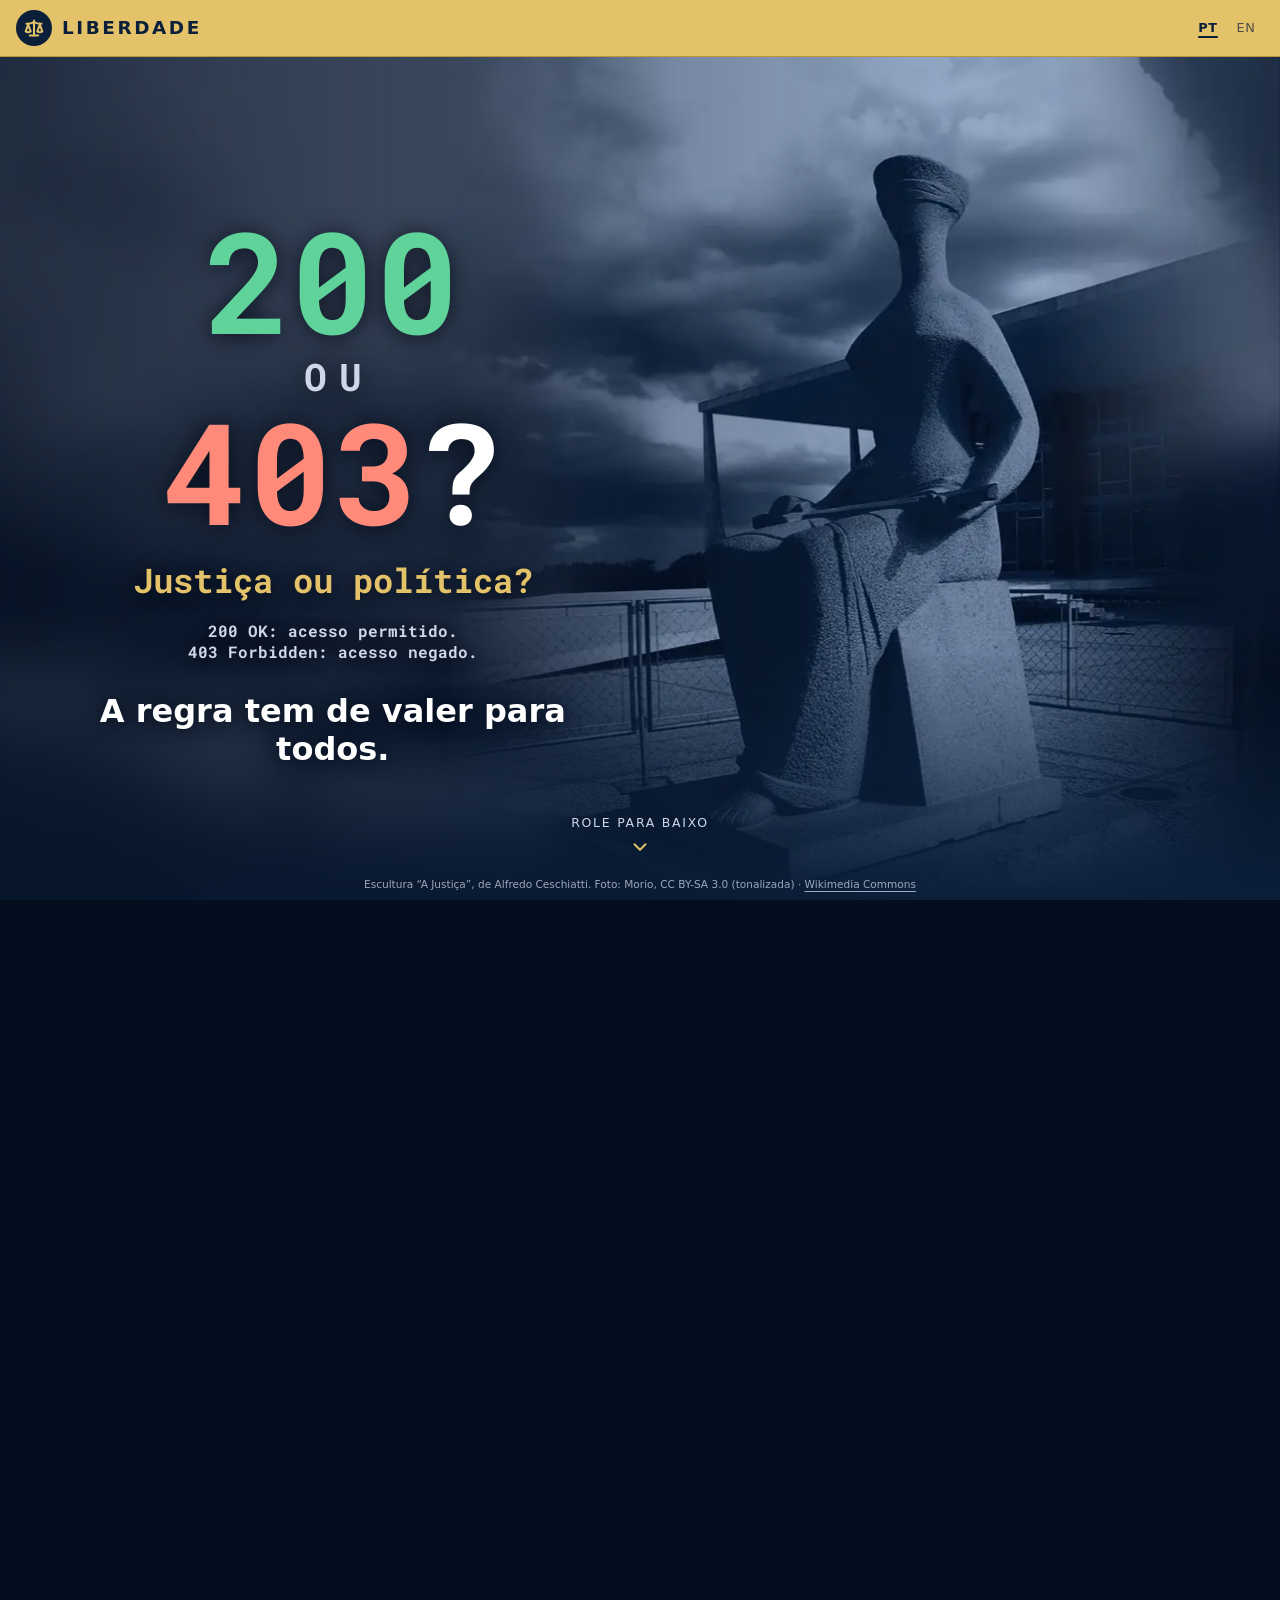
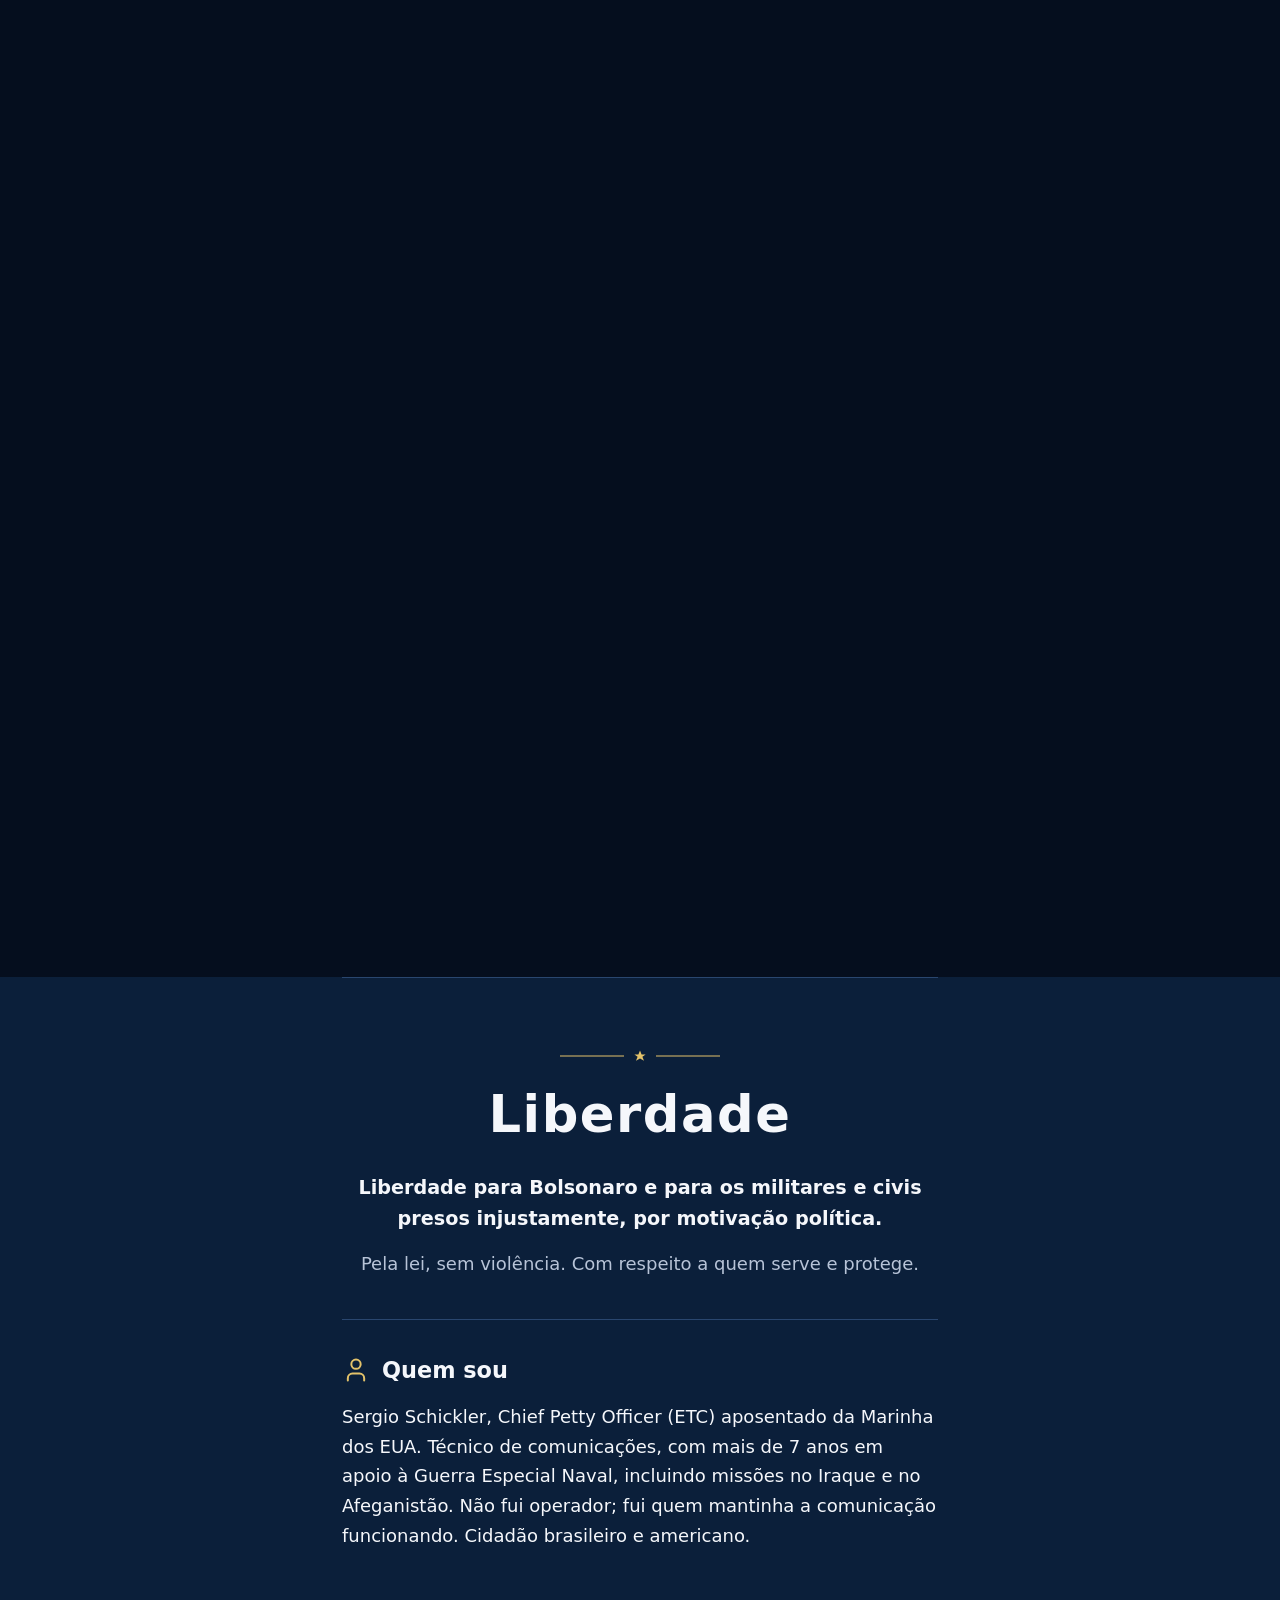
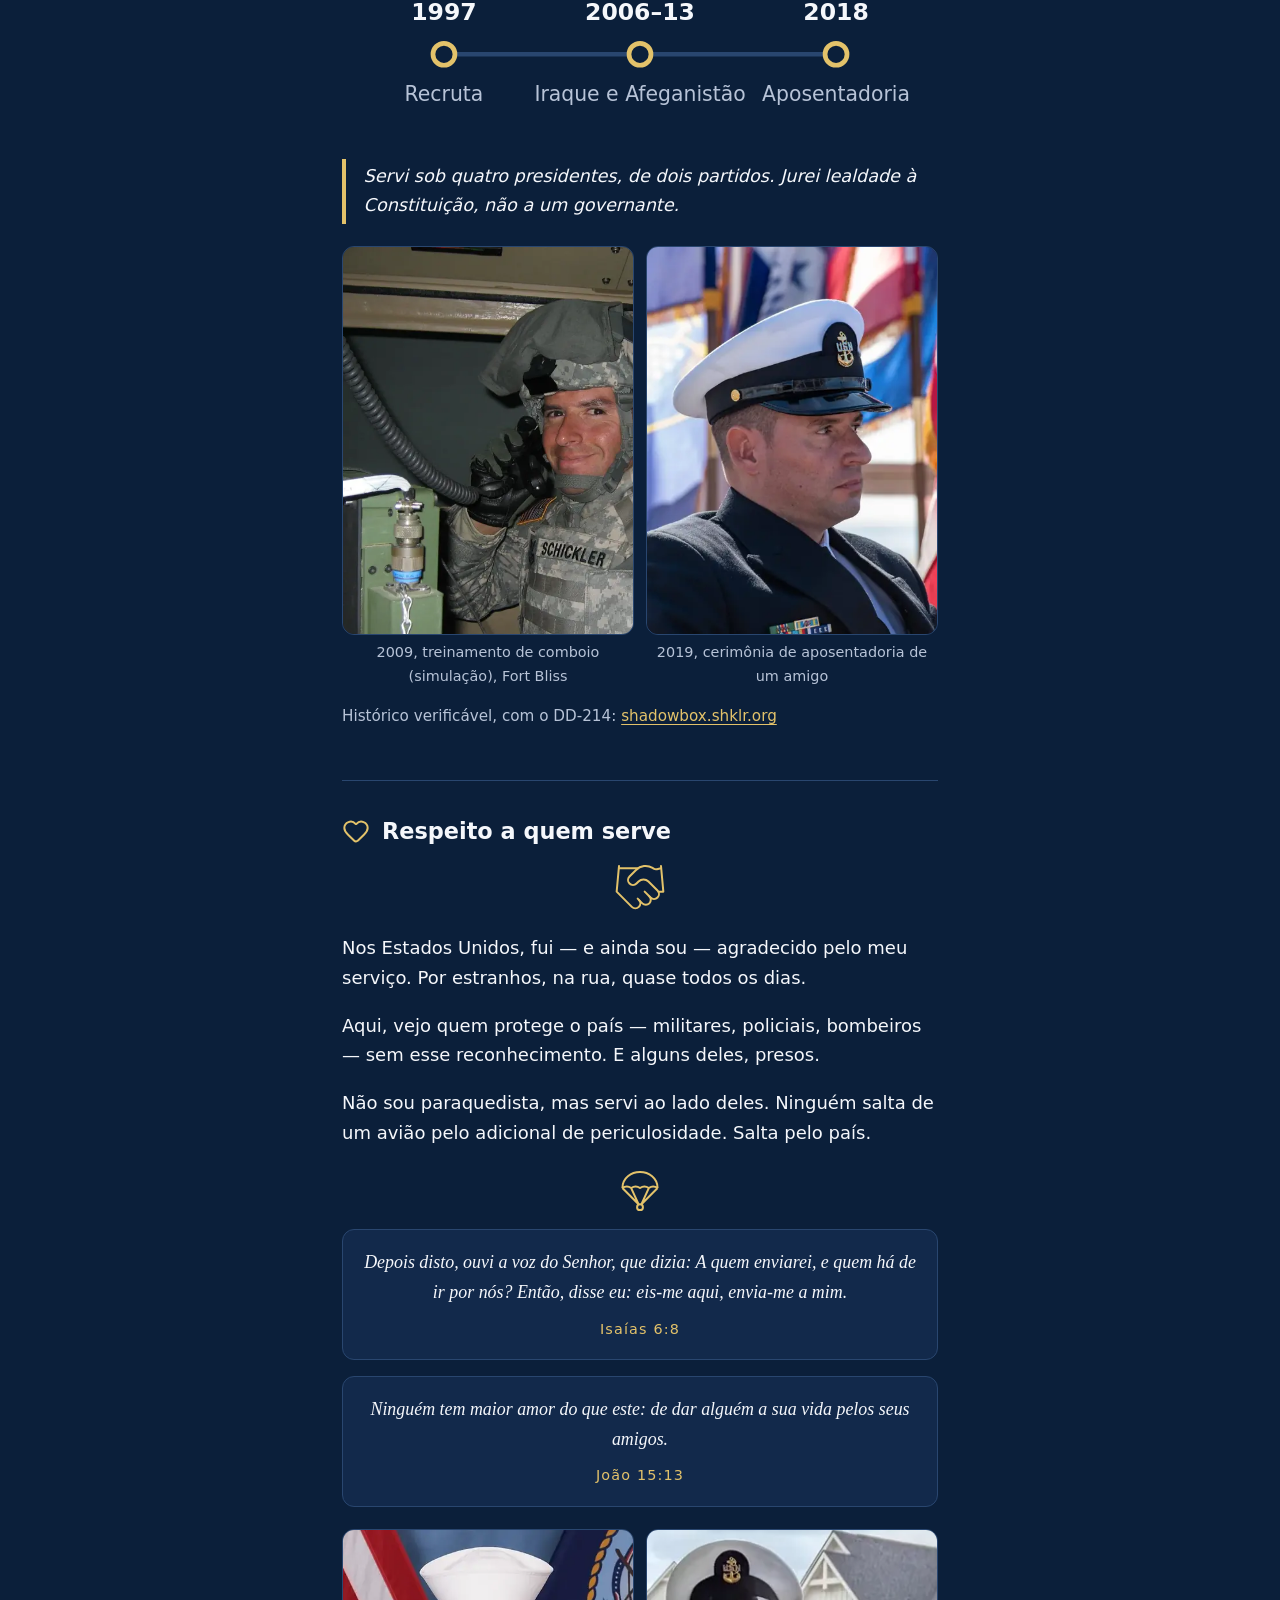
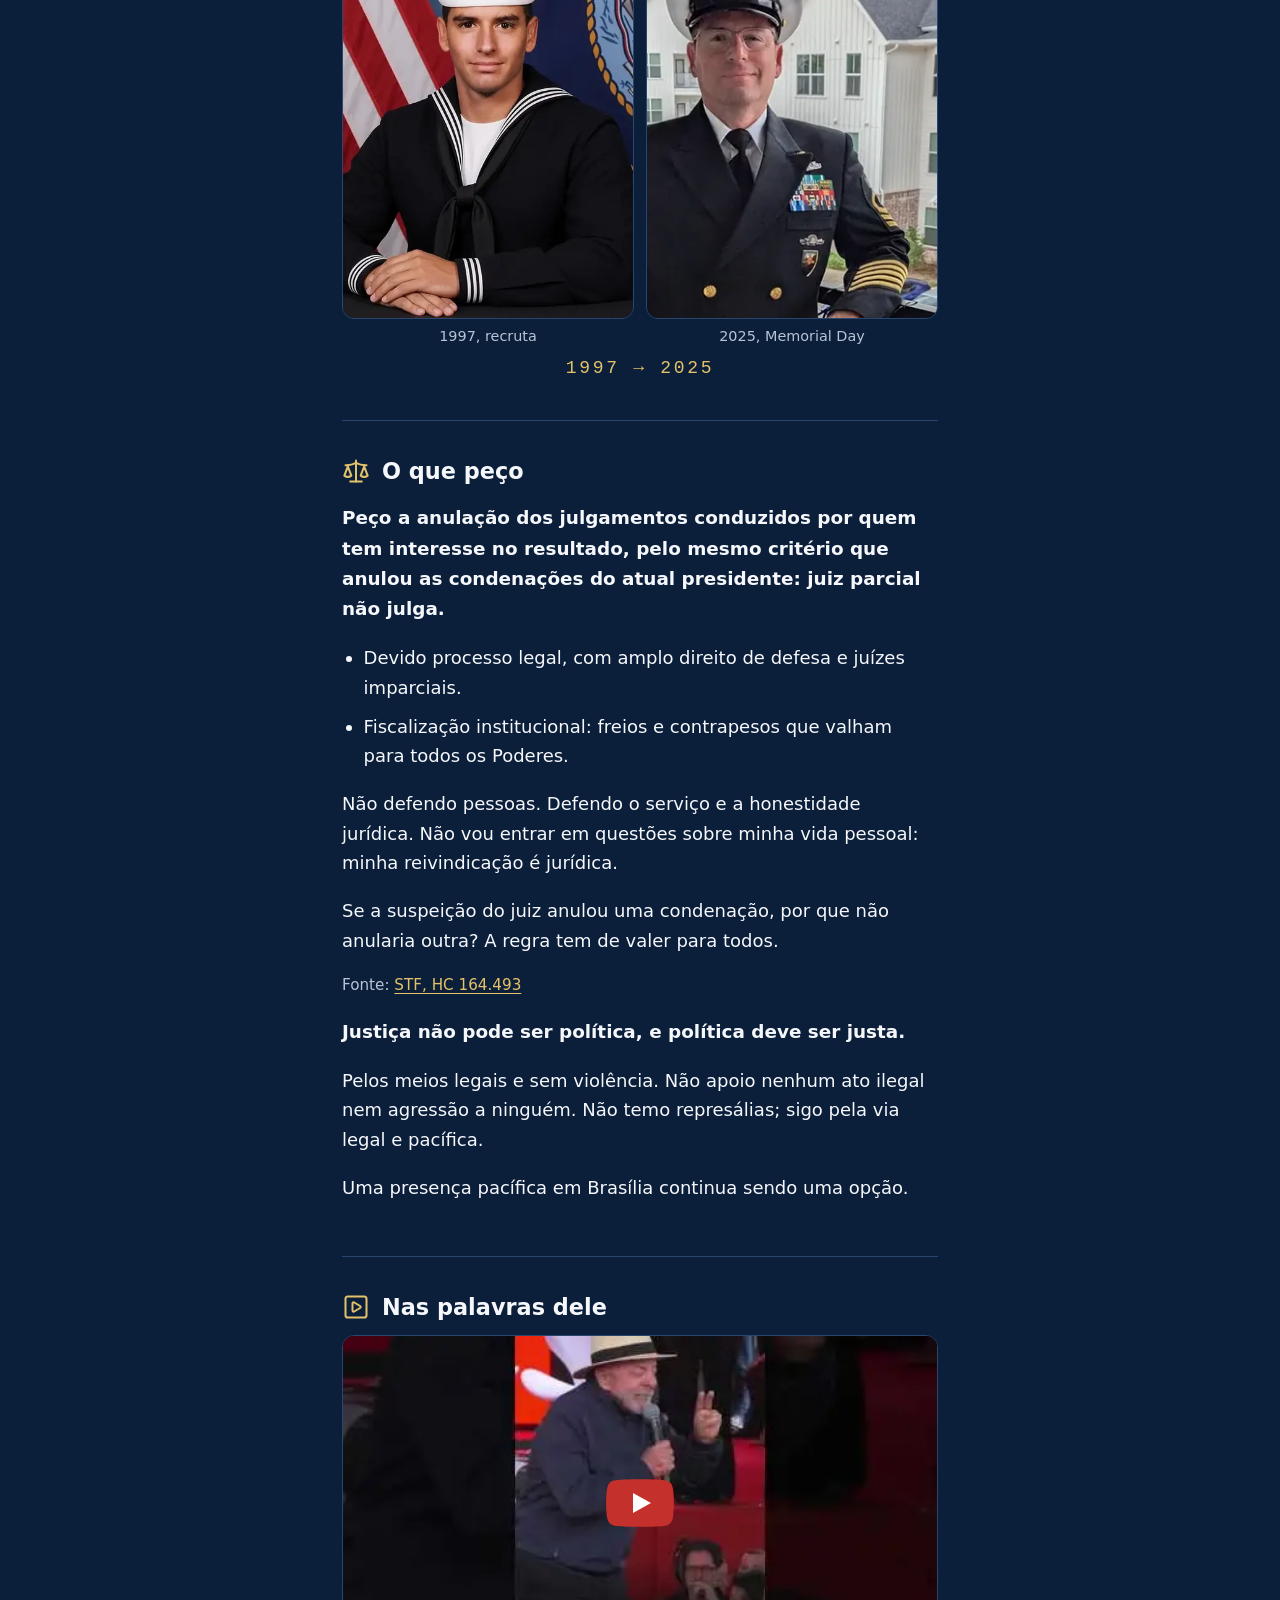
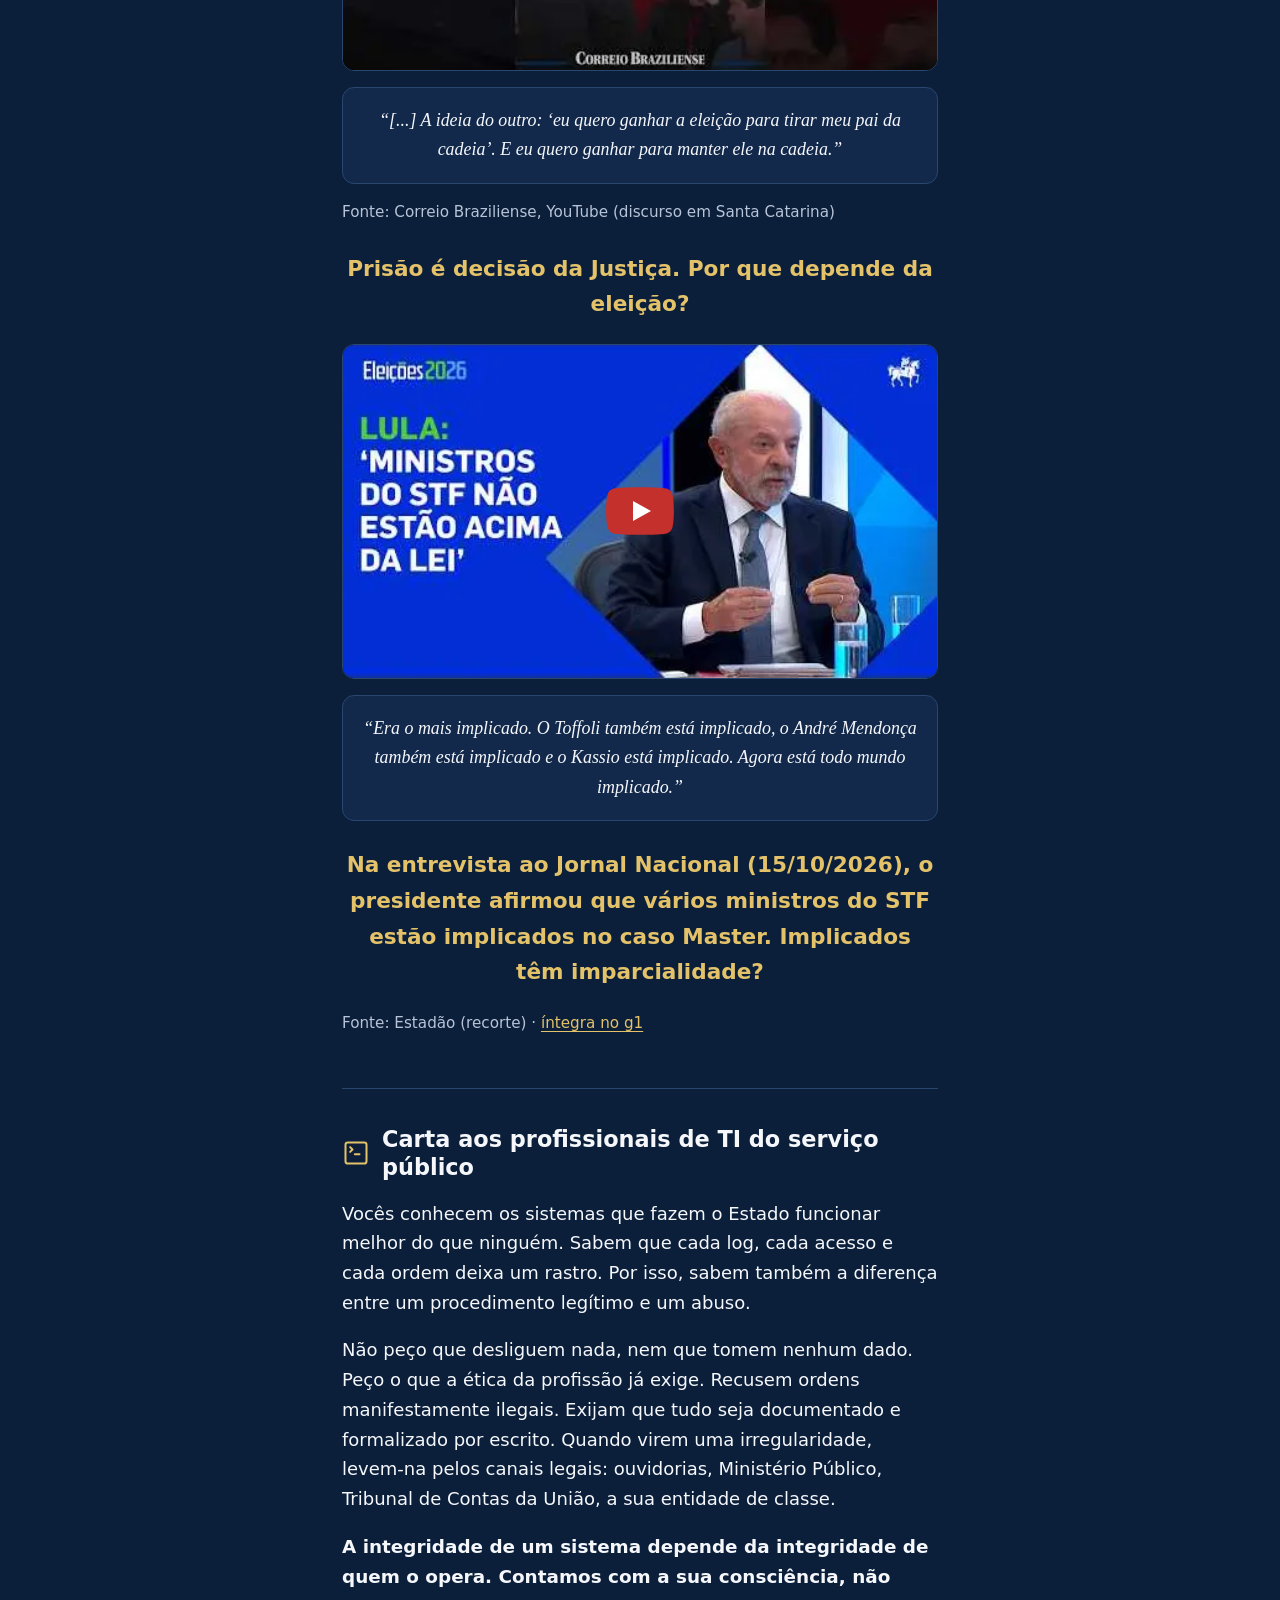
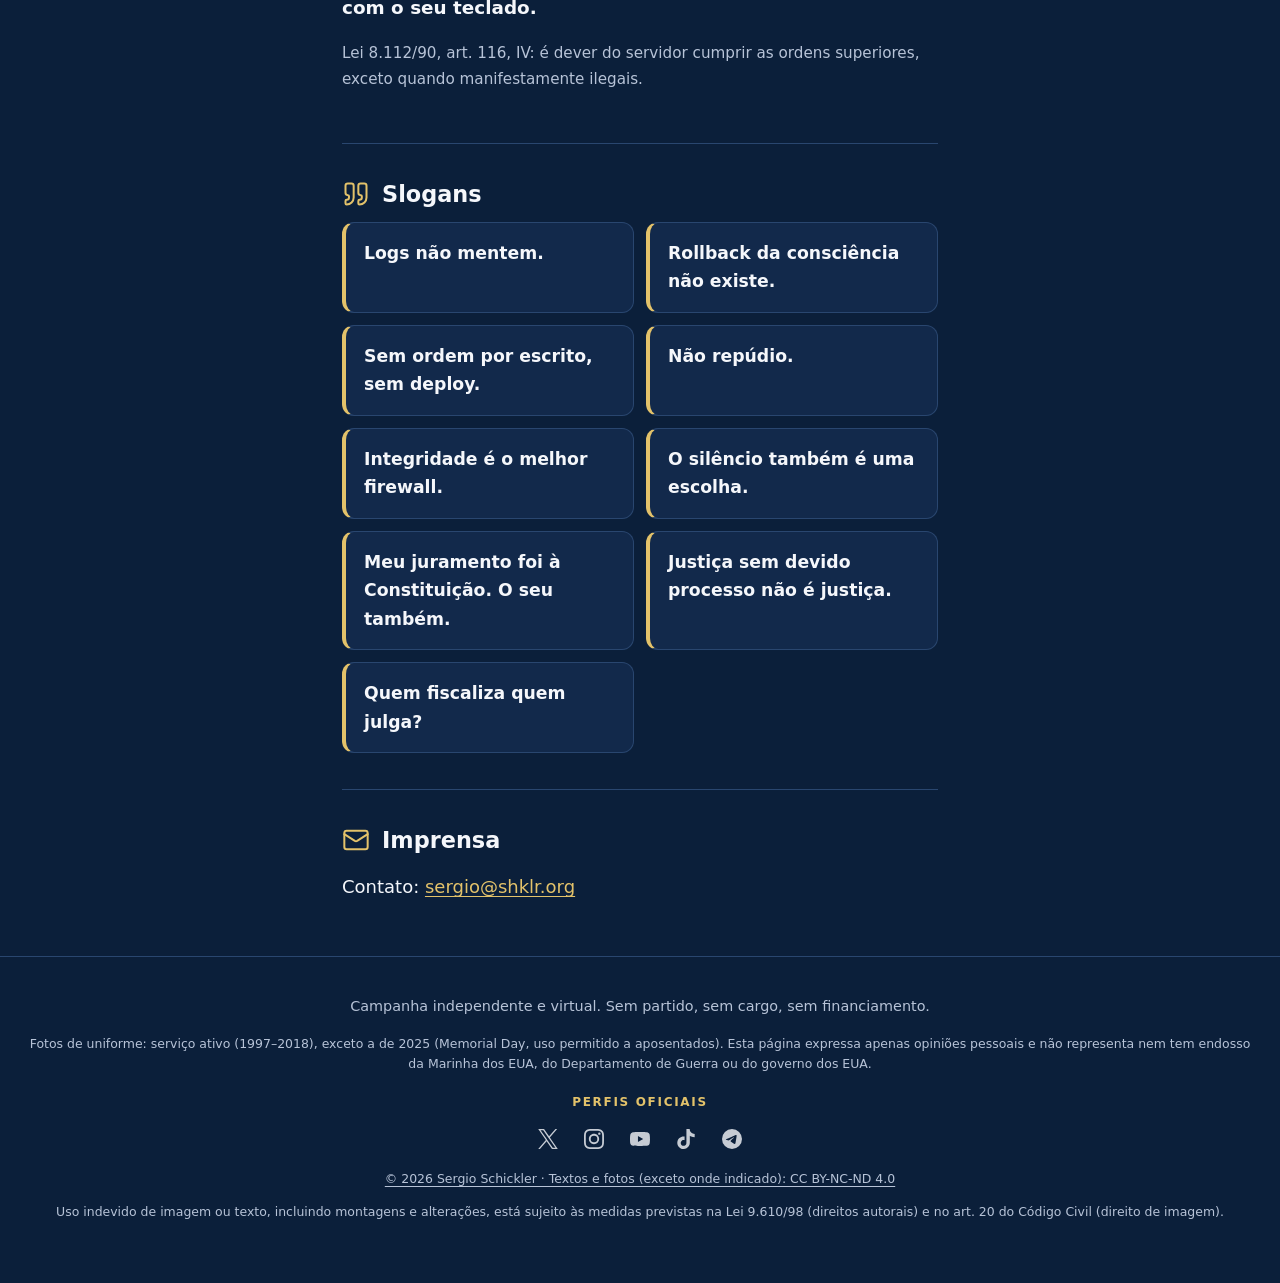
==== index.html @ 9a008258 "Intro: wide desktop crop so the statue's head stays visible; text left on desktop" ====
<!doctype html>
<html lang="pt-BR">
<head>
<meta charset="utf-8">
<meta name="viewport" content="width=device-width,initial-scale=1,viewport-fit=cover">
<meta name="theme-color" content="#0b1f3a">
<title>Liberdade — 200 ou 403? Justiça ou política?</title>
<meta name="description" content="A regra tem de valer para todos. Liberdade, devido processo e respeito a quem serve, pela via legal e sem violência.">
<meta property="og:type" content="website">
<meta property="og:site_name" content="Liberdade">
<meta property="og:title" content="Liberdade — 200 ou 403? Justiça ou política?">
<meta property="og:description" content="A regra tem de valer para todos. Liberdade, devido processo e respeito a quem serve, pela via legal e sem violência.">
<meta property="og:url" content="https://liberdade.shklr.org/">
<meta property="og:locale" content="pt_BR">
<meta property="og:locale:alternate" content="en_US">
<meta property="og:image" content="https://liberdade.shklr.org/og.jpg?v=3">
<meta property="og:image:type" content="image/jpeg">
<meta property="og:image:width" content="1200">
<meta property="og:image:height" content="630">
<meta property="og:image:alt" content="200 ou 403? A regra tem de valer para todos. Estátua A Justiça, em Brasília, em tons de azul-marinho.">
<meta name="twitter:card" content="summary_large_image">
<meta name="twitter:title" content="Liberdade — 200 ou 403? Justiça ou política?">
<meta name="twitter:description" content="A regra tem de valer para todos. Liberdade, devido processo e respeito a quem serve, pela via legal e sem violência.">
<meta name="twitter:image" content="https://liberdade.shklr.org/og.jpg?v=3">
<meta name="twitter:image:alt" content="200 ou 403? A regra tem de valer para todos. Estátua A Justiça, em Brasília.">
<meta name="twitter:site" content="@sergioshklr">
<meta name="twitter:creator" content="@sergioshklr">
<link rel="icon" href="/favicon.svg" type="image/svg+xml">
<link rel="icon" href="/favicon.ico" sizes="16x16 32x32 48x48">
<link rel="apple-touch-icon" href="/apple-touch-icon.png">
<link rel="manifest" href="/site.webmanifest">
<link rel="preload" href="/fonts/roboto-mono-700.woff2" as="font" type="font/woff2" crossorigin>
<link rel="canonical" href="https://liberdade.shklr.org/">
<script>if(!(window.matchMedia&&matchMedia('(prefers-reduced-motion: reduce)').matches))document.documentElement.classList.add('anim')</script>
<style>
@font-face{font-family:"Roboto Mono Site";src:url("/fonts/roboto-mono-700.woff2") format("woff2");font-weight:700;font-style:normal;font-display:swap}
:root{--mono:"Roboto Mono Site","Roboto Mono",ui-monospace,Menlo,Consolas,monospace}
:root{--navy:#0b1f3a;--navy2:#12294b;--line:#29466f;--txt:#f5f7fb;--mut:#b7c3d7;--gold:#e3c26a;--ok:#5fd39a;--no:#ff8a7a}
*{box-sizing:border-box}html{-webkit-text-size-adjust:100%}
body{margin:0;background:var(--navy);color:var(--txt);font:18px/1.65 system-ui,-apple-system,"Segoe UI",Roboto,Arial,sans-serif}
a{color:var(--gold);text-underline-offset:3px}
:focus-visible{outline:3px solid var(--gold);outline-offset:3px}
.wrap{max-width:640px;margin:0 auto;padding:0 22px}
.top{position:sticky;top:0;z-index:5;display:flex;justify-content:space-between;align-items:center;padding:10px 16px;background:var(--gold);color:var(--navy);border-bottom:1px solid #b8963f}
.top .lang{border-color:var(--navy)}.top .lang button{color:var(--navy)}.top .lang{border:0;border-radius:0;gap:2px}
.top .lang button{min-width:36px;min-height:36px;padding:0 6px;font-size:.8rem;font-weight:500;letter-spacing:.06em;color:var(--navy);opacity:.7;background:none}
.top .lang button[aria-pressed=true]{background:none;color:var(--navy);opacity:1;font-weight:700;text-decoration:underline;text-decoration-thickness:2px;text-underline-offset:4px}
.top .lang button:focus-visible{outline:2px solid var(--navy);outline-offset:-2px}.top .brand .ic{stroke:var(--gold)}
.brand{display:flex;align-items:center;gap:10px;font-weight:800;letter-spacing:.14em;text-transform:uppercase;font-size:1.15rem;line-height:1}
.brand .badge-ic{display:inline-flex;align-items:center;justify-content:center;width:36px;height:36px;border-radius:50%;background:var(--navy);flex:none}
.lang{display:flex;border:1px solid var(--line);border-radius:999px;overflow:hidden}
.lang button{min-width:56px;min-height:44px;background:none;color:var(--txt);border:0;font:inherit;font-size:.95rem;font-weight:600;cursor:pointer}
.lang button[aria-pressed=true]{background:var(--txt);color:var(--navy)}
.hero{text-align:center;padding:44px 0 40px}
.badge{display:inline-flex;flex-direction:column;align-items:center;font-family:var(--mono);font-weight:800;line-height:.95;text-transform:uppercase;padding:22px 30px;border:2px solid var(--line);border-radius:22px;background:linear-gradient(180deg,var(--navy2),var(--navy))}
.badge .ok{color:var(--ok);font-size:clamp(4.5rem,30vw,8rem)}
.badge .or{color:var(--mut);font-size:clamp(1.4rem,7vw,2.2rem);letter-spacing:.3em;margin:.25em 0 .2em .3em}
.badge .no{color:var(--no);font-size:clamp(4.5rem,30vw,8rem)}
.sr{position:absolute;width:1px;height:1px;overflow:hidden;clip:rect(0 0 0 0)}
.status{color:var(--mut);font-size:1.1rem;margin:.9em 0 0}
.div{display:block;width:160px;margin:26px auto 6px;fill:none;stroke:var(--gold);stroke-width:1.5}
.div path:last-child{fill:var(--gold);stroke:none}
h1{font-size:clamp(2.3rem,11vw,3.2rem);margin:.15em 0 .3em;letter-spacing:.03em}
.obj{font-size:1.2rem;font-weight:600;margin:0 auto}
.sub{color:var(--mut);margin:.8em 0 0}
section{padding:36px 0;border-top:1px solid var(--line)}
.sh{display:flex;align-items:center;gap:12px;margin-bottom:14px}
.sh h2{font-size:1.4rem;line-height:1.25;margin:0}
.ic{flex:none;width:28px;height:28px;fill:none;stroke:var(--gold);stroke-width:2;stroke-linecap:round;stroke-linejoin:round}
.brand .ic{width:20px;height:20px}
.lead{font-size:1.15rem;font-weight:600}
.laurel{display:block;width:120px;margin:0 auto 8px;fill:none;stroke:var(--gold);stroke-width:1.5}
.laurel .lf,.laurel .st{fill:var(--gold);stroke:none;opacity:.85}
.pair{display:grid;grid-template-columns:1fr 1fr;gap:12px;margin:22px 0 6px;align-items:start}
figure{margin:0}
figure img{display:block;width:100%;height:auto;aspect-ratio:3/4;object-fit:cover;object-position:50% 15%;border-radius:12px;border:1px solid var(--line);background:var(--navy2)}
figcaption{font-size:.9rem;color:var(--mut);text-align:center;margin-top:6px}
.arrow{text-align:center;font-family:ui-monospace,Menlo,monospace;color:var(--gold);letter-spacing:.15em;margin:4px 0 0}
.tl{display:block;width:100%;height:auto;margin:18px 0}
.tl .ln{stroke:var(--line);stroke-width:3}
.tl .pt circle{fill:var(--navy);stroke:var(--gold);stroke-width:3}
.tl text{text-anchor:middle;font-family:system-ui,sans-serif}
.tl .yr text{fill:var(--txt);font-weight:700;font-size:15px}
.tl .lb text{fill:var(--mut);font-size:13px}
.quote{border-left:4px solid var(--gold);padding:.2em 0 .2em 1em;font-style:italic;font-size:1.1rem}
.list{padding-left:1.2em}.list li{margin:.5em 0}
.ask{text-align:center;font-size:1.35rem;font-weight:700;color:var(--gold);margin-top:1.2em}
.note{color:var(--mut);font-size:.95rem}
.grid{list-style:none;padding:0;margin:0;display:grid;gap:12px}
.grid li{background:var(--navy2);border:1px solid var(--line);border-left:4px solid var(--gold);border-radius:12px;padding:16px 18px;font-weight:650;font-size:1.08rem}
.grid small{display:block;font-weight:400;color:var(--mut);font-size:.82rem;margin-top:6px}
@media(min-width:700px){.grid{grid-template-columns:1fr 1fr}}
.hand{display:block;width:56px;height:56px;margin:4px auto 14px;stroke:var(--gold);stroke-width:2}
.chute{display:block;width:44px;margin:22px auto 4px;fill:none;stroke:var(--gold);stroke-width:2;stroke-linejoin:round}
.verse{margin:16px 0;padding:18px 20px;background:var(--navy2);border:1px solid var(--line);border-radius:12px;text-align:center}
.verse p{margin:0;font-family:Georgia,"Times New Roman",serif;font-style:italic;font-size:1.12rem}
.verse cite{display:block;margin-top:10px;color:var(--gold);font-style:normal;font-size:.9rem;letter-spacing:.08em}
.yt{position:relative;aspect-ratio:16/9;border-radius:12px;overflow:hidden;border:1px solid var(--line);background:#000}
.yt iframe,.ytb{position:absolute;inset:0;width:100%;height:100%;border:0}
.ytb{padding:0;background:none;cursor:pointer}
.ytb img{width:100%;height:100%;object-fit:cover;display:block}
.ytb svg{position:absolute;left:50%;top:50%;width:68px;height:48px;transform:translate(-50%,-50%)}
.lic{font-size:.78rem;margin-top:8px}.lic a{color:inherit}
.badge .q{color:#fff}
.ic *,.hand *,.chute *{vector-effect:non-scaling-stroke}
.ic,.hand,.chute{stroke-width:2}
.social{margin:18px 0 10px}
.social-h{margin:0 0 6px;font-size:.75rem;letter-spacing:.14em;text-transform:uppercase;font-weight:700;color:var(--gold)}
.social-row{display:flex;justify-content:center;flex-wrap:wrap;gap:6px}
.social-row a{display:inline-flex;align-items:center;justify-content:center;width:40px;height:40px;border-radius:50%;color:var(--txt);opacity:.8}
.social-row a:hover,.social-row a:focus-visible{opacity:1;color:var(--gold)}
.social-row a:focus-visible{outline:2px solid var(--gold);outline-offset:2px}
.social-row svg{width:20px;height:20px;fill:currentColor}
.intro{--tb:57px;padding:0;border:0;margin:0;position:relative;height:calc(100vh - var(--tb));height:calc(100svh - var(--tb));background:#050e1e;color:#fff}
.anim .intro{height:280vh}
.intro .pin{position:sticky;top:var(--tb);height:calc(100vh - var(--tb));height:calc(100svh - var(--tb));overflow:hidden;display:flex;flex-direction:column;align-items:center;justify-content:center;text-align:center}
.intro .ibg{position:absolute;left:0;right:0;top:-6%;height:118%;will-change:transform}
.intro .ibg img{width:100%;height:100%;object-fit:cover;object-position:58% 25%;display:block}
.intro .pin::after{content:"";position:absolute;inset:0;background:linear-gradient(180deg,rgba(5,14,30,.35),rgba(5,14,30,.15) 40%,rgba(5,14,30,.75) 85%,#0b1f3a)}
.intro .stage{position:relative;z-index:1;padding:64px 22px 40px}
.intro .q3{margin:0;display:flex;flex-direction:column;align-items:center;font-family:var(--mono);font-weight:700;line-height:.95;text-transform:uppercase;text-shadow:0 2px 24px rgba(2,8,20,.85)}
.intro .ok{color:var(--ok);font-size:clamp(4.5rem,28vw,9rem)}
.intro .or{color:#cdd7e8;font-size:clamp(1.4rem,7vw,2.4rem);letter-spacing:.3em;margin:.3em 0 .25em .3em}
.intro .no{color:var(--no);font-size:clamp(4.5rem,28vw,9rem)}
.intro .q{color:#fff}
.intro .rule{margin:1.2em auto 0;max-width:22ch;font-size:clamp(1.3rem,5.6vw,2rem);font-weight:800;line-height:1.2;color:#fff;text-shadow:0 2px 18px rgba(2,8,20,.9)}
.intro .legend{margin:1.1em auto 0;max-width:34ch;font-family:var(--mono);font-weight:700;color:#cdd7e8;text-shadow:0 2px 14px rgba(2,8,20,.95)}
.intro .legend p{margin:0}
.intro .lg1{font-size:clamp(.8rem,3.3vw,1rem);line-height:1.35}
.intro .jp{margin:.7em auto 0;font-family:var(--mono);font-weight:700;font-size:clamp(1.25rem,6.2vw,2.1rem);line-height:1.15;color:var(--gold,#e8c35a);text-shadow:0 2px 16px rgba(2,8,20,.95)}
.intro .rule{margin-top:.9em!important}
.intro .s{display:block}
.anim .intro .s:not(.s1){opacity:0;transform:translate3d(0,22px,0);transition:opacity .6s ease,transform .6s ease}
.anim .intro .s.on{opacity:1;transform:none}
.intro .cue{position:absolute;z-index:1;bottom:42px;left:0;right:0;margin:0;display:flex;flex-direction:column;align-items:center;gap:2px;font-size:.78rem;letter-spacing:.14em;text-transform:uppercase;color:#cdd7e8;transition:opacity .4s}
.intro .cue .ic{width:22px;height:22px}
.anim .intro .cue .ic{animation:nudge 1.8s ease-in-out infinite}
.intro .cue.off{opacity:0}
@keyframes nudge{0%,100%{transform:translateY(0)}50%{transform:translateY(5px)}}
.intro .icredit{position:absolute;z-index:1;bottom:8px;left:0;right:0;margin:0;padding:0 12px;font-size:.66rem;line-height:1.3;color:rgba(205,215,232,.75)}
.intro .icredit a{color:inherit}
@media (min-width:900px) and (min-aspect-ratio:5/4){.intro .ibg{top:-1%;height:106%;--par:4}.intro .ibg img{object-position:70% 0}.intro .pin{align-items:flex-start}.intro .stage{width:50%;padding-left:4vw;padding-right:2vw}.intro .pin::after{background:linear-gradient(90deg,rgba(5,14,30,.55),rgba(5,14,30,.2) 55%,rgba(5,14,30,0) 75%),linear-gradient(180deg,rgba(5,14,30,0) 70%,#0b1f3a)}.intro .ok,.intro .no{font-size:clamp(5rem,11vw,9rem)}}
@media (prefers-reduced-motion:reduce){.intro .cue .ic{animation:none}}
footer{text-align:center;color:var(--mut);font-size:.9rem;padding:24px 22px 48px;border-top:1px solid var(--line)}
@media(prefers-reduced-motion:no-preference){html{scroll-behavior:smooth}}
</style>
</head>
<body>

<header class="top"><span class="brand"><span class="badge-ic" aria-hidden="true"><svg class="ic" viewBox="0 0 24 24" fill="none" stroke="currentColor" stroke-width="2" stroke-linecap="round" stroke-linejoin="round" aria-hidden="true"><path d="M12 3v18"/><path d="m19 8 3 8a5 5 0 0 1-6 0zV7"/><path d="M3 7h1a17 17 0 0 0 8-2 17 17 0 0 0 8 2h1"/><path d="m5 8 3 8a5 5 0 0 1-6 0zV7"/><path d="M7 21h10"/></svg></span>Liberdade</span>
<div class="lang" role="group" aria-label="Idioma / Language"><button type="button" data-set="pt" aria-pressed="true">PT</button><button type="button" data-set="en" aria-pressed="false">EN</button></div></header>
<section class="intro" aria-labelledby="intro-q">
<div class="pin">
<div class="ibg" aria-hidden="true"><picture><source media="(min-width:900px) and (min-aspect-ratio:5/4)" srcset="photos/justica-wide-1600.webp 1600w, photos/justica-wide-2400.webp 2400w" sizes="100vw"><img src="photos/justica-1080.webp" srcset="photos/justica-640.webp 640w, photos/justica-1080.webp 1080w, photos/justica-1600.webp 1600w" sizes="100vw" width="1080" height="1440" alt="" decoding="async" fetchpriority="high"></picture></div>
<div class="stage">
<p class="q3" id="intro-q"><span class="s s1 ok">200</span><span class="s s2 or" data-pt="OU" data-en="OR">OU</span><span class="s s3 no">403<span class="q">?</span></span></p>
<p class="s s4 jp" data-pt="Justiça ou política?" data-en="Justice or politics?">Justiça ou política?</p>
<div class="s s5 legend"><p class="lg1" data-pt="200 OK: acesso permitido." data-en="200 OK: access granted.">200 OK: acesso permitido.</p><p class="lg1" data-pt="403 Forbidden: acesso negado." data-en="403 Forbidden: access denied.">403 Forbidden: acesso negado.</p></div>
<p class="s s6 rule" data-pt="A regra tem de valer para todos." data-en="The rule must apply to everyone.">A regra tem de valer para todos.</p>
</div>
<p class="cue" aria-hidden="true"><span data-pt="Role para baixo" data-en="Scroll">Role para baixo</span><svg class="ic" viewBox="0 0 24 24" fill="none" stroke="currentColor" stroke-width="2" stroke-linecap="round" stroke-linejoin="round" aria-hidden="true"><path d="m6 9 6 6 6-6"/></svg></p>
<p class="icredit"><span data-pt="Escultura “A Justiça”, de Alfredo Ceschiatti. Foto: Morio, CC BY-SA 3.0 (tonalizada)" data-en="Sculpture “A Justiça” by Alfredo Ceschiatti. Photo: Morio, CC BY-SA 3.0 (toned)">Escultura “A Justiça”, de Alfredo Ceschiatti. Foto: Morio, CC BY-SA 3.0 (tonalizada)</span> · <a href="https://commons.wikimedia.org/wiki/File:A_Justica_Alfredo_Ceschiatti_Brasilia_Brasil.jpg" target="_blank" rel="noopener">Wikimedia Commons</a></p>
</div>
</section>
<main class="wrap">
<section class="hero">
<svg class="div" viewBox="0 0 200 20" aria-hidden="true"><path d="M0 10h80M120 10h80"/><path d="M100 3l2 5h5l-4 3 2 5-5-3-5 3 2-5-4-3h5z"/></svg>
<h1 data-pt="Liberdade" data-en="Freedom">Liberdade</h1>
<p class="obj" data-pt="Liberdade para Bolsonaro e para os militares e civis presos injustamente, por motivação política." data-en="Freedom for Bolsonaro and for the service members and civilians unjustly imprisoned for political reasons.">Liberdade para Bolsonaro e para os militares e civis presos injustamente, por motivação política.</p>
<p class="sub" data-pt="Pela lei, sem violência. Com respeito a quem serve e protege." data-en="Through the law, without violence. With respect for those who serve and protect.">Pela lei, sem violência. Com respeito a quem serve e protege.</p>
</section>

<section id="quem">
<div class="sh"><svg class="ic" viewBox="0 0 24 24" fill="none" stroke="currentColor" stroke-width="2" stroke-linecap="round" stroke-linejoin="round" aria-hidden="true"><path d="M19 21v-2a4 4 0 0 0-4-4H9a4 4 0 0 0-4 4v2"/><circle cx="12" cy="7" r="4"/></svg><h2 data-pt="Quem sou" data-en="Who I am">Quem sou</h2></div>
<p data-pt="Sergio Schickler, Chief Petty Officer (ETC) aposentado da Marinha dos EUA. Técnico de comunicações, com mais de 7 anos em apoio à Guerra Especial Naval, incluindo missões no Iraque e no Afeganistão. Não fui operador; fui quem mantinha a comunicação funcionando. Cidadão brasileiro e americano." data-en="Sergio Schickler, retired U.S. Navy Chief Petty Officer (ETC). Communications technician, with 7+ years supporting Naval Special Warfare, including deployments to Iraq and Afghanistan. I was not an operator; I kept the communications running. Brazilian and U.S. citizen.">Sergio Schickler, Chief Petty Officer (ETC) aposentado da Marinha dos EUA. Técnico de comunicações, com mais de 7 anos em apoio à Guerra Especial Naval, incluindo missões no Iraque e no Afeganistão. Não fui operador; fui quem mantinha a comunicação funcionando. Cidadão brasileiro e americano.</p>
<svg class="tl" viewBox="-20 0 380 110" role="img" aria-label="1997–2018"><path class="ln" d="M45 55H295"/><g class="pt"><circle cx="45" cy="55" r="7"/><circle cx="170" cy="55" r="7"/><circle cx="295" cy="55" r="7"/></g><g class="yr"><text x="45" y="33">1997</text><text x="170" y="33">2006–13</text><text x="295" y="33">2018</text></g><g class="lb"><text x="45" y="85" data-pt="Recruta" data-en="Recruit">Recruta</text><text x="170" y="85" data-pt="Iraque e Afeganistão" data-en="Iraq &amp; Afghanistan">Iraque e Afeganistão</text><text x="295" y="85" data-pt="Aposentadoria" data-en="Retirement">Aposentadoria</text></g></svg>
<p class="quote" data-pt="Servi sob quatro presidentes, de dois partidos. Jurei lealdade à Constituição, não a um governante." data-en="I served under four presidents, from two parties. I swore loyalty to the Constitution, not to a ruler.">Servi sob quatro presidentes, de dois partidos. Jurei lealdade à Constituição, não a um governante.</p>
<div class="pair">
<figure><img src="photos/headset-2008.webp" width="900" height="674" loading="lazy" decoding="async" data-alt-pt="No rádio, de capacete e headset, em simulação de treinamento de comboio em Fort Bliss, 2009" data-alt-en="On the radio in helmet and headset during a convoy training simulation at Fort Bliss, 2009" alt="No rádio, de capacete e headset, em simulação de treinamento de comboio em Fort Bliss, 2009"><figcaption data-pt="2009, treinamento de comboio (simulação), Fort Bliss" data-en="2009, convoy training (simulation), Fort Bliss">2009, treinamento de comboio (simulação), Fort Bliss</figcaption></figure>
<figure><img src="photos/cpo-2019.webp" width="900" height="601" loading="lazy" decoding="async" data-alt-pt="De uniforme de gala diante das bandeiras, na cerimônia de aposentadoria de um amigo, 2019" data-alt-en="In dress uniform before the flags at a friend&#x27;s retirement ceremony, 2019" alt="De uniforme de gala diante das bandeiras, na cerimônia de aposentadoria de um amigo, 2019"><figcaption data-pt="2019, cerimônia de aposentadoria de um amigo" data-en="2019, a friend&#x27;s retirement ceremony">2019, cerimônia de aposentadoria de um amigo</figcaption></figure>
</div>
<p class="note" data-html data-pt="Histórico verificável, com o DD-214: &lt;a href=&quot;https://shadowbox.shklr.org&quot;&gt;shadowbox.shklr.org&lt;/a&gt;" data-en="Verifiable record, including the DD-214: &lt;a href=&quot;https://shadowbox.shklr.org&quot;&gt;shadowbox.shklr.org&lt;/a&gt;">Histórico verificável, com o DD-214: <a href="https://shadowbox.shklr.org">shadowbox.shklr.org</a></p>
</section>

<section id="respeito">
<div class="sh"><svg class="ic" viewBox="0 0 24 24" fill="none" stroke="currentColor" stroke-width="2" stroke-linecap="round" stroke-linejoin="round" aria-hidden="true"><path d="M2 9.5a5.5 5.5 0 0 1 9.591-3.676.56.56 0 0 0 .818 0A5.49 5.49 0 0 1 22 9.5c0 2.29-1.5 4-3 5.5l-5.492 5.313a2 2 0 0 1-3 .019L5 15c-1.5-1.5-3-3.2-3-5.5"/></svg><h2 data-pt="Respeito a quem serve" data-en="Respect for those who serve">Respeito a quem serve</h2></div>
<svg class="hand" viewBox="0 0 24 24" fill="none" stroke="currentColor" stroke-width="2" stroke-linecap="round" stroke-linejoin="round" role="img" aria-label="Aperto de mãos" data-label-pt="Aperto de mãos" data-label-en="Handshake"><path d="m11 17 2 2a1 1 0 1 0 3-3"/><path d="m14 14 2.5 2.5a1 1 0 1 0 3-3l-3.88-3.88a3 3 0 0 0-4.24 0l-.88.88a1 1 0 1 1-3-3l2.81-2.81a5.79 5.79 0 0 1 7.06-.87l.47.28a2 2 0 0 0 1.42.25L21 4"/><path d="m21 3 1 11h-2"/><path d="M3 3 2 14l6.5 6.5a1 1 0 1 0 3-3"/><path d="M3 4h8"/></svg>
<p data-pt="Nos Estados Unidos, fui — e ainda sou — agradecido pelo meu serviço. Por estranhos, na rua, quase todos os dias." data-en="In the United States, I was, and still am, thanked for my service. By strangers, on the street, almost every day.">Nos Estados Unidos, fui — e ainda sou — agradecido pelo meu serviço. Por estranhos, na rua, quase todos os dias.</p>
<p data-pt="Aqui, vejo quem protege o país — militares, policiais, bombeiros — sem esse reconhecimento. E alguns deles, presos." data-en="Here, I see those who protect the country — service members, police officers, firefighters — without that recognition. And some of them in prison.">Aqui, vejo quem protege o país — militares, policiais, bombeiros — sem esse reconhecimento. E alguns deles, presos.</p>
<p data-pt="Não sou paraquedista, mas servi ao lado deles. Ninguém salta de um avião pelo adicional de periculosidade. Salta pelo país." data-en="I&#x27;m not a paratrooper, but I served alongside them. No one jumps out of an aircraft for hazard pay. They jump for their country.">Não sou paraquedista, mas servi ao lado deles. Ninguém salta de um avião pelo adicional de periculosidade. Salta pelo país.</p>
<svg class="chute" viewBox="0 0 60 60" aria-hidden="true"><path d="M6 26C6 12 18 4 30 4s24 8 24 22M6 26c4-3 8-3 12 0 4-3 8-3 12 0 4-3 8-3 12 0 4-3 8-3 12 0M6 26l22 22M18 26l10 22M42 26l-10 22M54 26L32 48"/><circle cx="30" cy="52" r="4"/></svg>
<blockquote class="verse"><p data-pt="Depois disto, ouvi a voz do Senhor, que dizia: A quem enviarei, e quem há de ir por nós? Então, disse eu: eis-me aqui, envia-me a mim." data-en="Also I heard the voice of the Lord, saying, Whom shall I send, and who will go for us? Then said I, Here am I; send me.">Depois disto, ouvi a voz do Senhor, que dizia: A quem enviarei, e quem há de ir por nós? Então, disse eu: eis-me aqui, envia-me a mim.</p><cite data-pt="Isaías 6:8" data-en="Isaiah 6:8">Isaías 6:8</cite></blockquote>
<blockquote class="verse"><p data-pt="Ninguém tem maior amor do que este: de dar alguém a sua vida pelos seus amigos." data-en="Greater love hath no man than this, that a man lay down his life for his friends.">Ninguém tem maior amor do que este: de dar alguém a sua vida pelos seus amigos.</p><cite data-pt="João 15:13" data-en="John 15:13">João 15:13</cite></blockquote>
<div class="pair">
<figure><img src="photos/recruit-1997.webp" width="640" height="625" loading="lazy" decoding="async" data-alt-pt="Retrato de recruta da Marinha dos EUA, 1997" data-alt-en="U.S. Navy recruit portrait, 1997" alt="Retrato de recruta da Marinha dos EUA, 1997"><figcaption data-pt="1997, recruta" data-en="1997, recruit">1997, recruta</figcaption></figure>
<figure><img src="photos/memorial-2025.webp" width="300" height="560" loading="lazy" decoding="async" data-alt-pt="De uniforme de gala azul no Memorial Day de 2025" data-alt-en="In dress blues on Memorial Day 2025" alt="De uniforme de gala azul no Memorial Day de 2025"><figcaption data-pt="2025, Memorial Day" data-en="2025, Memorial Day">2025, Memorial Day</figcaption></figure>
</div>
<p class="arrow" aria-hidden="true">1997 → 2025</p>
</section>

<section id="peco">
<div class="sh"><svg class="ic" viewBox="0 0 24 24" fill="none" stroke="currentColor" stroke-width="2" stroke-linecap="round" stroke-linejoin="round" aria-hidden="true"><path d="M12 3v18"/><path d="m19 8 3 8a5 5 0 0 1-6 0zV7"/><path d="M3 7h1a17 17 0 0 0 8-2 17 17 0 0 0 8 2h1"/><path d="m5 8 3 8a5 5 0 0 1-6 0zV7"/><path d="M7 21h10"/></svg><h2 data-pt="O que peço" data-en="What I ask">O que peço</h2></div>
<p class="lead" data-pt="Peço a anulação dos julgamentos conduzidos por quem tem interesse no resultado, pelo mesmo critério que anulou as condenações do atual presidente: juiz parcial não julga." data-en="I ask for the annulment of trials conducted by those with a stake in the outcome, by the same standard that annulled the current president&#x27;s convictions: a biased judge cannot judge.">Peço a anulação dos julgamentos conduzidos por quem tem interesse no resultado, pelo mesmo critério que anulou as condenações do atual presidente: juiz parcial não julga.</p>
<ul class="list">
<li data-pt="Devido processo legal, com amplo direito de defesa e juízes imparciais." data-en="Due process, with the full right to a defense and impartial judges.">Devido processo legal, com amplo direito de defesa e juízes imparciais.</li>
<li data-pt="Fiscalização institucional: freios e contrapesos que valham para todos os Poderes." data-en="Institutional oversight: checks and balances that apply to every branch.">Fiscalização institucional: freios e contrapesos que valham para todos os Poderes.</li>
</ul>
<p data-pt="Não defendo pessoas. Defendo o serviço e a honestidade jurídica. Não vou entrar em questões sobre minha vida pessoal: minha reivindicação é jurídica." data-en="I am not defending individuals. I am defending service and legal integrity. I will not engage with questions about my personal life: my claim is a legal one.">Não defendo pessoas. Defendo o serviço e a honestidade jurídica. Não vou entrar em questões sobre minha vida pessoal: minha reivindicação é jurídica.</p>
<p data-pt="Se a suspeição do juiz anulou uma condenação, por que não anularia outra? A regra tem de valer para todos." data-en="If a judge&#x27;s bias voided one conviction, why wouldn&#x27;t it void another? The rule must apply to everyone.">Se a suspeição do juiz anulou uma condenação, por que não anularia outra? A regra tem de valer para todos.</p>
<p class="note" data-html data-pt="Fonte: &lt;a href=&quot;https://noticias.stf.jus.br/postsnoticias/2a-turma-reconhece-parcialidade-de-ex-juiz-sergio-moro-na-condenacao-de-lula-no-caso-triplex/&quot; target=&quot;_blank&quot; rel=&quot;noopener&quot;&gt;STF, HC 164.493&lt;/a&gt;" data-en="Source: &lt;a href=&quot;https://noticias.stf.jus.br/postsnoticias/2a-turma-reconhece-parcialidade-de-ex-juiz-sergio-moro-na-condenacao-de-lula-no-caso-triplex/&quot; target=&quot;_blank&quot; rel=&quot;noopener&quot;&gt;STF, HC 164.493&lt;/a&gt;">Fonte: <a href="https://noticias.stf.jus.br/postsnoticias/2a-turma-reconhece-parcialidade-de-ex-juiz-sergio-moro-na-condenacao-de-lula-no-caso-triplex/" target="_blank" rel="noopener">STF, HC 164.493</a></p>
<p class="lead" data-pt="Justiça não pode ser política, e política deve ser justa." data-en="Justice cannot be political, and politics must be just.">Justiça não pode ser política, e política deve ser justa.</p>
<p data-pt="Pelos meios legais e sem violência. Não apoio nenhum ato ilegal nem agressão a ninguém. Não temo represálias; sigo pela via legal e pacífica." data-en="Through legal means, without violence. I support no illegal act and no aggression against anyone. I do not fear reprisals; I stay on the lawful, peaceful path.">Pelos meios legais e sem violência. Não apoio nenhum ato ilegal nem agressão a ninguém. Não temo represálias; sigo pela via legal e pacífica.</p>
<p data-pt="Uma presença pacífica em Brasília continua sendo uma opção." data-en="A peaceful presence in Brasília remains an option.">Uma presença pacífica em Brasília continua sendo uma opção.</p>
</section>

<section id="palavras">
<div class="sh"><svg class="ic" viewBox="0 0 24 24" fill="none" stroke="currentColor" stroke-width="2" stroke-linecap="round" stroke-linejoin="round" aria-hidden="true"><rect x="3" y="3" width="18" height="18" rx="2"/><path d="M9 9.003a1 1 0 0 1 1.517-.859l4.997 2.997a1 1 0 0 1 0 1.718l-4.997 2.997A1 1 0 0 1 9 14.996z"/></svg><h2 data-pt="Nas palavras dele" data-en="In his own words">Nas palavras dele</h2></div>
<div class="yt" data-id="AkvPuvjwfdA" data-start="0"><button type="button" class="ytb" data-label-pt="Assistir: discurso em Santa Catarina (Correio Braziliense) (carrega o YouTube)" data-label-en="Watch: speech in Santa Catarina (Correio Braziliense) (loads YouTube)" aria-label="Assistir: discurso em Santa Catarina (Correio Braziliense) (carrega o YouTube)"><img src="photos/video-AkvPuvjwfdA.webp" width="480" height="270" alt="" loading="lazy" decoding="async"><svg viewBox="0 0 68 48" aria-hidden="true"><path d="M66.5 7.7A8.6 8.6 0 0 0 60.5 1.6C55.2.2 34 .2 34 .2S12.8.2 7.5 1.6a8.6 8.6 0 0 0-6 6.1C.1 13 .1 24 .1 24s0 11 1.4 16.3a8.6 8.6 0 0 0 6 6.1C12.8 47.8 34 47.8 34 47.8s21.2 0 26.5-1.4a8.6 8.6 0 0 0 6-6.1C67.9 35 67.9 24 67.9 24s0-11-1.4-16.3z" fill="#c4302b"/><path d="M45 24 27 14v20z" fill="#fff"/></svg></button></div>
<blockquote class="verse"><p data-pt="“[...] A ideia do outro: ‘eu quero ganhar a eleição para tirar meu pai da cadeia’. E eu quero ganhar para manter ele na cadeia.”" data-en="“[...] The other guy&#x27;s idea is: ‘I want to win the election to get my father out of jail.’ And I want to win to keep him in jail.”">“[...] A ideia do outro: ‘eu quero ganhar a eleição para tirar meu pai da cadeia’. E eu quero ganhar para manter ele na cadeia.”</p></blockquote>
<p class="note" data-pt="Fonte: Correio Braziliense, YouTube (discurso em Santa Catarina)" data-en="Source: Correio Braziliense, YouTube (speech in Santa Catarina)">Fonte: Correio Braziliense, YouTube (discurso em Santa Catarina)</p>
<p class="ask" data-pt="Prisão é decisão da Justiça. Por que depende da eleição?" data-en="Imprisonment is a decision for the courts. Why does it depend on an election?">Prisão é decisão da Justiça. Por que depende da eleição?</p>
<div class="yt" data-id="79V-n4Q5gbQ" data-start="34"><button type="button" class="ytb" data-label-pt="Assistir: entrevista ao Jornal Nacional, 15/10/2026 (Estadão) (carrega o YouTube)" data-label-en="Watch: Jornal Nacional interview, Oct 15, 2026 (Estadão) (loads YouTube)" aria-label="Assistir: entrevista ao Jornal Nacional, 15/10/2026 (Estadão) (carrega o YouTube)"><img src="photos/video-79V-n4Q5gbQ.webp" width="480" height="270" alt="" loading="lazy" decoding="async"><svg viewBox="0 0 68 48" aria-hidden="true"><path d="M66.5 7.7A8.6 8.6 0 0 0 60.5 1.6C55.2.2 34 .2 34 .2S12.8.2 7.5 1.6a8.6 8.6 0 0 0-6 6.1C.1 13 .1 24 .1 24s0 11 1.4 16.3a8.6 8.6 0 0 0 6 6.1C12.8 47.8 34 47.8 34 47.8s21.2 0 26.5-1.4a8.6 8.6 0 0 0 6-6.1C67.9 35 67.9 24 67.9 24s0-11-1.4-16.3z" fill="#c4302b"/><path d="M45 24 27 14v20z" fill="#fff"/></svg></button></div>
<blockquote class="verse"><p data-pt="“Era o mais implicado. O Toffoli também está implicado, o André Mendonça também está implicado e o Kassio está implicado. Agora está todo mundo implicado.”" data-en="“He was the most implicated. Toffoli is implicated too, André Mendonça is implicated too, and Kassio is implicated. Now everyone is implicated.”">“Era o mais implicado. O Toffoli também está implicado, o André Mendonça também está implicado e o Kassio está implicado. Agora está todo mundo implicado.”</p></blockquote>
<p class="ask" data-pt="Na entrevista ao Jornal Nacional (15/10/2026), o presidente afirmou que vários ministros do STF estão implicados no caso Master. Implicados têm imparcialidade?" data-en="In his Jornal Nacional interview (Oct 15, 2026), the president said several Supreme Court justices are implicated in the Banco Master case. Can those implicated be impartial?">Na entrevista ao Jornal Nacional (15/10/2026), o presidente afirmou que vários ministros do STF estão implicados no caso Master. Implicados têm imparcialidade?</p>
<p class="note"><span data-pt="Fonte: Estadão (recorte) · " data-en="Source: Estadão (clip) · ">Fonte: Estadão (recorte) · </span><a href="https://g1.globo.com/jornal-nacional/noticia/2026/10/15/lula-pt-e-entrevistado-na-globo-veja-integra.ghtml" rel="noopener"><span data-pt="íntegra no g1" data-en="full interview on g1">íntegra no g1</span></a></p>
</section>

<section>
<div class="sh"><svg class="ic" viewBox="0 0 24 24" fill="none" stroke="currentColor" stroke-width="2" stroke-linecap="round" stroke-linejoin="round" aria-hidden="true"><path d="m7 11 2-2-2-2"/><path d="M11 13h4"/><rect width="18" height="18" x="3" y="3" rx="2" ry="2"/></svg><h2 data-pt="Carta aos profissionais de TI do serviço público" data-en="Letter to public-sector IT professionals">Carta aos profissionais de TI do serviço público</h2></div>
<p data-pt="Vocês conhecem os sistemas que fazem o Estado funcionar melhor do que ninguém. Sabem que cada log, cada acesso e cada ordem deixa um rastro. Por isso, sabem também a diferença entre um procedimento legítimo e um abuso." data-en="You know the systems that keep the State running better than anyone. You know that every log, every access and every order leaves a trail. So you also know the difference between a legitimate procedure and an abuse.">Vocês conhecem os sistemas que fazem o Estado funcionar melhor do que ninguém. Sabem que cada log, cada acesso e cada ordem deixa um rastro. Por isso, sabem também a diferença entre um procedimento legítimo e um abuso.</p>
<p data-pt="Não peço que desliguem nada, nem que tomem nenhum dado. Peço o que a ética da profissão já exige. Recusem ordens manifestamente ilegais. Exijam que tudo seja documentado e formalizado por escrito. Quando virem uma irregularidade, levem-na pelos canais legais: ouvidorias, Ministério Público, Tribunal de Contas da União, a sua entidade de classe." data-en="I am not asking you to shut anything down, or to take any data. I ask for what the ethics of the profession already require. Refuse manifestly illegal orders. Insist that everything be documented and formalized in writing. When you see an irregularity, take it through legal channels: ombudsman offices, the Public Prosecutor&#x27;s Office, the Federal Court of Accounts (TCU), your professional association.">Não peço que desliguem nada, nem que tomem nenhum dado. Peço o que a ética da profissão já exige. Recusem ordens manifestamente ilegais. Exijam que tudo seja documentado e formalizado por escrito. Quando virem uma irregularidade, levem-na pelos canais legais: ouvidorias, Ministério Público, Tribunal de Contas da União, a sua entidade de classe.</p>
<p class="lead" data-pt="A integridade de um sistema depende da integridade de quem o opera. Contamos com a sua consciência, não com o seu teclado." data-en="A system&#x27;s integrity depends on the integrity of those who operate it. We count on your conscience, not your keyboard.">A integridade de um sistema depende da integridade de quem o opera. Contamos com a sua consciência, não com o seu teclado.</p>
<p class="note" data-pt="Lei 8.112/90, art. 116, IV: é dever do servidor cumprir as ordens superiores, exceto quando manifestamente ilegais." data-en="Law 8.112/90, art. 116, IV: a federal civil servant must follow superior orders, except when manifestly illegal.">Lei 8.112/90, art. 116, IV: é dever do servidor cumprir as ordens superiores, exceto quando manifestamente ilegais.</p>
</section>

<section>
<div class="sh"><svg class="ic" viewBox="0 0 24 24" fill="none" stroke="currentColor" stroke-width="2" stroke-linecap="round" stroke-linejoin="round" aria-hidden="true"><path d="M16 3a2 2 0 0 0-2 2v6a2 2 0 0 0 2 2 1 1 0 0 1 1 1v1a2 2 0 0 1-2 2 1 1 0 0 0-1 1v2a1 1 0 0 0 1 1 6 6 0 0 0 6-6V5a2 2 0 0 0-2-2z"/><path d="M5 3a2 2 0 0 0-2 2v6a2 2 0 0 0 2 2 1 1 0 0 1 1 1v1a2 2 0 0 1-2 2 1 1 0 0 0-1 1v2a1 1 0 0 0 1 1 6 6 0 0 0 6-6V5a2 2 0 0 0-2-2z"/></svg><h2 data-pt="Slogans" data-en="Slogans">Slogans</h2></div>
<ul class="grid"><li><span data-pt="Logs não mentem." data-en="Logs don&#x27;t lie.">Logs não mentem.</span></li><li><span data-pt="Rollback da consciência não existe." data-en="There is no rollback for a conscience.">Rollback da consciência não existe.</span></li><li><span data-pt="Sem ordem por escrito, sem deploy." data-en="No written order, no deploy.">Sem ordem por escrito, sem deploy.</span></li><li><span data-pt="Não repúdio." data-en="Non-repudiation.">Não repúdio.</span></li><li><span data-pt="Integridade é o melhor firewall." data-en="Integrity is the best firewall.">Integridade é o melhor firewall.</span></li><li><span data-pt="O silêncio também é uma escolha." data-en="Silence is also a choice.">O silêncio também é uma escolha.</span></li><li><span data-pt="Meu juramento foi à Constituição. O seu também." data-en="My oath was to the Constitution. So was yours.">Meu juramento foi à Constituição. O seu também.</span></li><li><span data-pt="Justiça sem devido processo não é justiça." data-en="Justice without due process is not justice.">Justiça sem devido processo não é justiça.</span></li><li><span data-pt="Quem fiscaliza quem julga?" data-en="Who oversees those who judge?">Quem fiscaliza quem julga?</span></li></ul>
</section>

<section>
<div class="sh"><svg class="ic" viewBox="0 0 24 24" fill="none" stroke="currentColor" stroke-width="2" stroke-linecap="round" stroke-linejoin="round" aria-hidden="true"><path d="m22 7-8.991 5.727a2 2 0 0 1-2.009 0L2 7"/><rect x="2" y="4" width="20" height="16" rx="2"/></svg><h2 data-pt="Imprensa" data-en="Press">Imprensa</h2></div>
<p data-html data-pt="Contato: &lt;a href=&quot;mailto:sergio@shklr.org&quot;&gt;sergio@shklr.org&lt;/a&gt;" data-en="Contact: &lt;a href=&quot;mailto:sergio@shklr.org&quot;&gt;sergio@shklr.org&lt;/a&gt;">Contato: <a href="mailto:sergio@shklr.org">sergio@shklr.org</a></p>
</section>
</main>
<footer><p data-pt="Campanha independente e virtual. Sem partido, sem cargo, sem financiamento." data-en="Independent, virtual campaign. No party, no office, no funding.">Campanha independente e virtual. Sem partido, sem cargo, sem financiamento.</p><p class="lic" data-pt="Fotos de uniforme: serviço ativo (1997–2018), exceto a de 2025 (Memorial Day, uso permitido a aposentados). Esta página expressa apenas opiniões pessoais e não representa nem tem endosso da Marinha dos EUA, do Departamento de Guerra ou do governo dos EUA." data-en="Uniform photos: active service (1997–2018), except 2025 (Memorial Day, when retirees may wear it). This page reflects personal views only and is not endorsed by the U.S. Navy, the Department of War, or the U.S. Government.">Fotos de uniforme: serviço ativo (1997–2018), exceto a de 2025 (Memorial Day, uso permitido a aposentados). Esta página expressa apenas opiniões pessoais e não representa nem tem endosso da Marinha dos EUA, do Departamento de Guerra ou do governo dos EUA.</p><div class="social"><p class="social-h" data-pt="Perfis oficiais" data-en="Official profiles">Perfis oficiais</p><div class="social-row"><a href="https://x.com/sergioshklr" rel="me noopener" target="_blank" aria-label="X (@sergioshklr)" title="X"><svg viewBox="0 0 24 24" aria-hidden="true" focusable="false"><path d="M14.234 10.162 22.977 0h-2.072l-7.591 8.824L7.251 0H.258l9.168 13.343L.258 24H2.33l8.016-9.318L16.749 24h6.993zm-2.837 3.299-.929-1.329L3.076 1.56h3.182l5.965 8.532.929 1.329 7.754 11.09h-3.182z"/></svg></a><a href="https://www.instagram.com/sergio.shklr" rel="me noopener" target="_blank" aria-label="Instagram (@sergio.shklr)" title="Instagram"><svg viewBox="0 0 24 24" aria-hidden="true" focusable="false"><path d="M7.0301.084c-1.2768.0602-2.1487.264-2.911.5634-.7888.3075-1.4575.72-2.1228 1.3877-.6652.6677-1.075 1.3368-1.3802 2.127-.2954.7638-.4956 1.6365-.552 2.914-.0564 1.2775-.0689 1.6882-.0626 4.947.0062 3.2586.0206 3.6671.0825 4.9473.061 1.2765.264 2.1482.5635 2.9107.308.7889.72 1.4573 1.388 2.1228.6679.6655 1.3365 1.0743 2.1285 1.38.7632.295 1.6361.4961 2.9134.552 1.2773.056 1.6884.069 4.9462.0627 3.2578-.0062 3.668-.0207 4.9478-.0814 1.28-.0607 2.147-.2652 2.9098-.5633.7889-.3086 1.4578-.72 2.1228-1.3881.665-.6682 1.0745-1.3378 1.3795-2.1284.2957-.7632.4966-1.636.552-2.9124.056-1.2809.0692-1.6898.063-4.948-.0063-3.2583-.021-3.6668-.0817-4.9465-.0607-1.2797-.264-2.1487-.5633-2.9117-.3084-.7889-.72-1.4568-1.3876-2.1228C21.2982 1.33 20.628.9208 19.8378.6165 19.074.321 18.2017.1197 16.9244.0645 15.6471.0093 15.236-.005 11.977.0014 8.718.0076 8.31.0215 7.0301.0839m.1402 21.6932c-1.17-.0509-1.8053-.2453-2.2287-.408-.5606-.216-.96-.4771-1.3819-.895-.422-.4178-.6811-.8186-.9-1.378-.1644-.4234-.3624-1.058-.4171-2.228-.0595-1.2645-.072-1.6442-.079-4.848-.007-3.2037.0053-3.583.0607-4.848.05-1.169.2456-1.805.408-2.2282.216-.5613.4762-.96.895-1.3816.4188-.4217.8184-.6814 1.3783-.9003.423-.1651 1.0575-.3614 2.227-.4171 1.2655-.06 1.6447-.072 4.848-.079 3.2033-.007 3.5835.005 4.8495.0608 1.169.0508 1.8053.2445 2.228.408.5608.216.96.4754 1.3816.895.4217.4194.6816.8176.9005 1.3787.1653.4217.3617 1.056.4169 2.2263.0602 1.2655.0739 1.645.0796 4.848.0058 3.203-.0055 3.5834-.061 4.848-.051 1.17-.245 1.8055-.408 2.2294-.216.5604-.4763.96-.8954 1.3814-.419.4215-.8181.6811-1.3783.9-.4224.1649-1.0577.3617-2.2262.4174-1.2656.0595-1.6448.072-4.8493.079-3.2045.007-3.5825-.006-4.848-.0608M16.953 5.5864A1.44 1.44 0 1 0 18.39 4.144a1.44 1.44 0 0 0-1.437 1.4424M5.8385 12.012c.0067 3.4032 2.7706 6.1557 6.173 6.1493 3.4026-.0065 6.157-2.7701 6.1506-6.1733-.0065-3.4032-2.771-6.1565-6.174-6.1498-3.403.0067-6.156 2.771-6.1496 6.1738M8 12.0077a4 4 0 1 1 4.008 3.9921A3.9996 3.9996 0 0 1 8 12.0077"/></svg></a><a href="https://www.youtube.com/@sergioshklr" rel="me noopener" target="_blank" aria-label="YouTube (@sergioshklr)" title="YouTube"><svg viewBox="0 0 24 24" aria-hidden="true" focusable="false"><path d="M23.498 6.186a3.016 3.016 0 0 0-2.122-2.136C19.505 3.545 12 3.545 12 3.545s-7.505 0-9.377.505A3.017 3.017 0 0 0 .502 6.186C0 8.07 0 12 0 12s0 3.93.502 5.814a3.016 3.016 0 0 0 2.122 2.136c1.871.505 9.376.505 9.376.505s7.505 0 9.377-.505a3.015 3.015 0 0 0 2.122-2.136C24 15.93 24 12 24 12s0-3.93-.502-5.814zM9.545 15.568V8.432L15.818 12l-6.273 3.568z"/></svg></a><a href="https://www.tiktok.com/@sergioshklr" rel="me noopener" target="_blank" aria-label="TikTok (@sergioshklr)" title="TikTok"><svg viewBox="0 0 24 24" aria-hidden="true" focusable="false"><path d="M12.525.02c1.31-.02 2.61-.01 3.91-.02.08 1.53.63 3.09 1.75 4.17 1.12 1.11 2.7 1.62 4.24 1.79v4.03c-1.44-.05-2.89-.35-4.2-.97-.57-.26-1.1-.59-1.62-.93-.01 2.92.01 5.84-.02 8.75-.08 1.4-.54 2.79-1.35 3.94-1.31 1.92-3.58 3.17-5.91 3.21-1.43.08-2.86-.31-4.08-1.03-2.02-1.19-3.44-3.37-3.65-5.71-.02-.5-.03-1-.01-1.49.18-1.9 1.12-3.72 2.58-4.96 1.66-1.44 3.98-2.13 6.15-1.72.02 1.48-.04 2.96-.04 4.44-.99-.32-2.15-.23-3.02.37-.63.41-1.11 1.04-1.36 1.75-.21.51-.15 1.07-.14 1.61.24 1.64 1.82 3.02 3.5 2.87 1.12-.01 2.19-.66 2.77-1.61.19-.33.4-.67.41-1.06.1-1.79.06-3.57.07-5.36.01-4.03-.01-8.05.02-12.07z"/></svg></a><a href="https://t.me/sergioshklr" rel="me noopener" target="_blank" aria-label="Telegram (@sergioshklr)" title="Telegram"><svg viewBox="0 0 24 24" aria-hidden="true" focusable="false"><path d="M11.944 0A12 12 0 0 0 0 12a12 12 0 0 0 12 12 12 12 0 0 0 12-12A12 12 0 0 0 12 0a12 12 0 0 0-.056 0zm4.962 7.224c.1-.002.321.023.465.14a.506.506 0 0 1 .171.325c.016.093.036.306.02.472-.18 1.898-.962 6.502-1.36 8.627-.168.9-.499 1.201-.82 1.23-.696.065-1.225-.46-1.9-.902-1.056-.693-1.653-1.124-2.678-1.8-1.185-.78-.417-1.21.258-1.91.177-.184 3.247-2.977 3.307-3.23.007-.032.014-.15-.056-.212s-.174-.041-.249-.024c-.106.024-1.793 1.14-5.061 3.345-.48.33-.913.49-1.302.48-.428-.008-1.252-.241-1.865-.44-.752-.245-1.349-.374-1.297-.789.027-.216.325-.437.893-.663 3.498-1.524 5.83-2.529 6.998-3.014 3.332-1.386 4.025-1.627 4.476-1.635z"/></svg></a></div></div><p class="lic"><a href="https://creativecommons.org/licenses/by-nc-nd/4.0/" rel="license noopener"><span data-pt="© 2026 Sergio Schickler · Textos e fotos (exceto onde indicado): CC BY-NC-ND 4.0" data-en="© 2026 Sergio Schickler · Text and photos (unless otherwise noted): CC BY-NC-ND 4.0">© 2026 Sergio Schickler · Textos e fotos (exceto onde indicado): CC BY-NC-ND 4.0</span></a></p><p class="lic" data-pt="Uso indevido de imagem ou texto, incluindo montagens e alterações, está sujeito às medidas previstas na Lei 9.610/98 (direitos autorais) e no art. 20 do Código Civil (direito de imagem)." data-en="Misuse of images or text, including edits or alterations, may be subject to legal action under Brazilian copyright law (Law 9.610/98) and image rights (Civil Code, art. 20).">Uso indevido de imagem ou texto, incluindo montagens e alterações, está sujeito às medidas previstas na Lei 9.610/98 (direitos autorais) e no art. 20 do Código Civil (direito de imagem).</p></footer>

<script>
(function(){
var b=document.querySelectorAll('[data-set]');
function set(l){
document.documentElement.lang=l==='en'?'en':'pt-BR';
document.querySelectorAll('[data-pt]').forEach(function(e){var t=e.getAttribute('data-'+l);if(e.hasAttribute('data-html'))e.innerHTML=t;else e.textContent=t});
document.querySelectorAll('[data-alt-pt]').forEach(function(e){e.alt=e.getAttribute('data-alt-'+l)});
document.querySelectorAll('[data-label-pt]').forEach(function(e){e.setAttribute('aria-label',e.getAttribute('data-label-'+l))});
document.title=l==='en'?'Freedom':'Liberdade';
b.forEach(function(x){x.setAttribute('aria-pressed',x.dataset.set===l)});
try{localStorage.setItem('lang',l)}catch(e){}}
b.forEach(function(x){x.addEventListener('click',function(){set(x.dataset.set)})});
document.querySelectorAll('.yt .ytb').forEach(function(btn){btn.addEventListener('click',function(){var d=btn.parentNode,f=document.createElement('iframe');f.src='https://www.youtube-nocookie.com/embed/'+d.dataset.id+'?autoplay=1&start='+(parseInt(d.dataset.start,10)||0);f.title=btn.getAttribute('aria-label');f.allow='autoplay; encrypted-media; picture-in-picture; fullscreen';f.allowFullscreen=true;f.referrerPolicy='strict-origin-when-cross-origin';d.replaceChild(f,btn);f.focus()})});
var I=document.querySelector('.intro');
if(I&&document.documentElement.classList.contains('anim')){
var G=I.querySelector('.ibg'),S=I.querySelectorAll('.s'),C=I.querySelector('.cue'),T=[0,.13,.26,.4,.53,.68],st=-1,ticking=false,PX=parseFloat(getComputedStyle(G).getPropertyValue('--par'))||10;
function up(){ticking=false;var r=I.getBoundingClientRect(),tot=r.height-innerHeight,p=tot>0?Math.min(1,Math.max(0,-r.top/tot)):1;
G.style.transform='translate3d(0,'+(-p*PX).toFixed(2)+'%,0)';
var n=0;for(var i=0;i<T.length;i++)if(p>=T[i])n=i;
if(n!==st){st=n;S.forEach(function(e,i){e.classList.toggle('on',i<=n)})}
C.classList.toggle('off',p>.75)}
function req(){if(!ticking){ticking=true;requestAnimationFrame(up)}}
addEventListener('scroll',req,{passive:true});addEventListener('resize',req,{passive:true});up()}
var s=null;try{s=localStorage.getItem('lang')}catch(e){}
if(s==='en'||(!s&&location.hash==='#en'))set('en');
})();
</script>
</body>
</html>
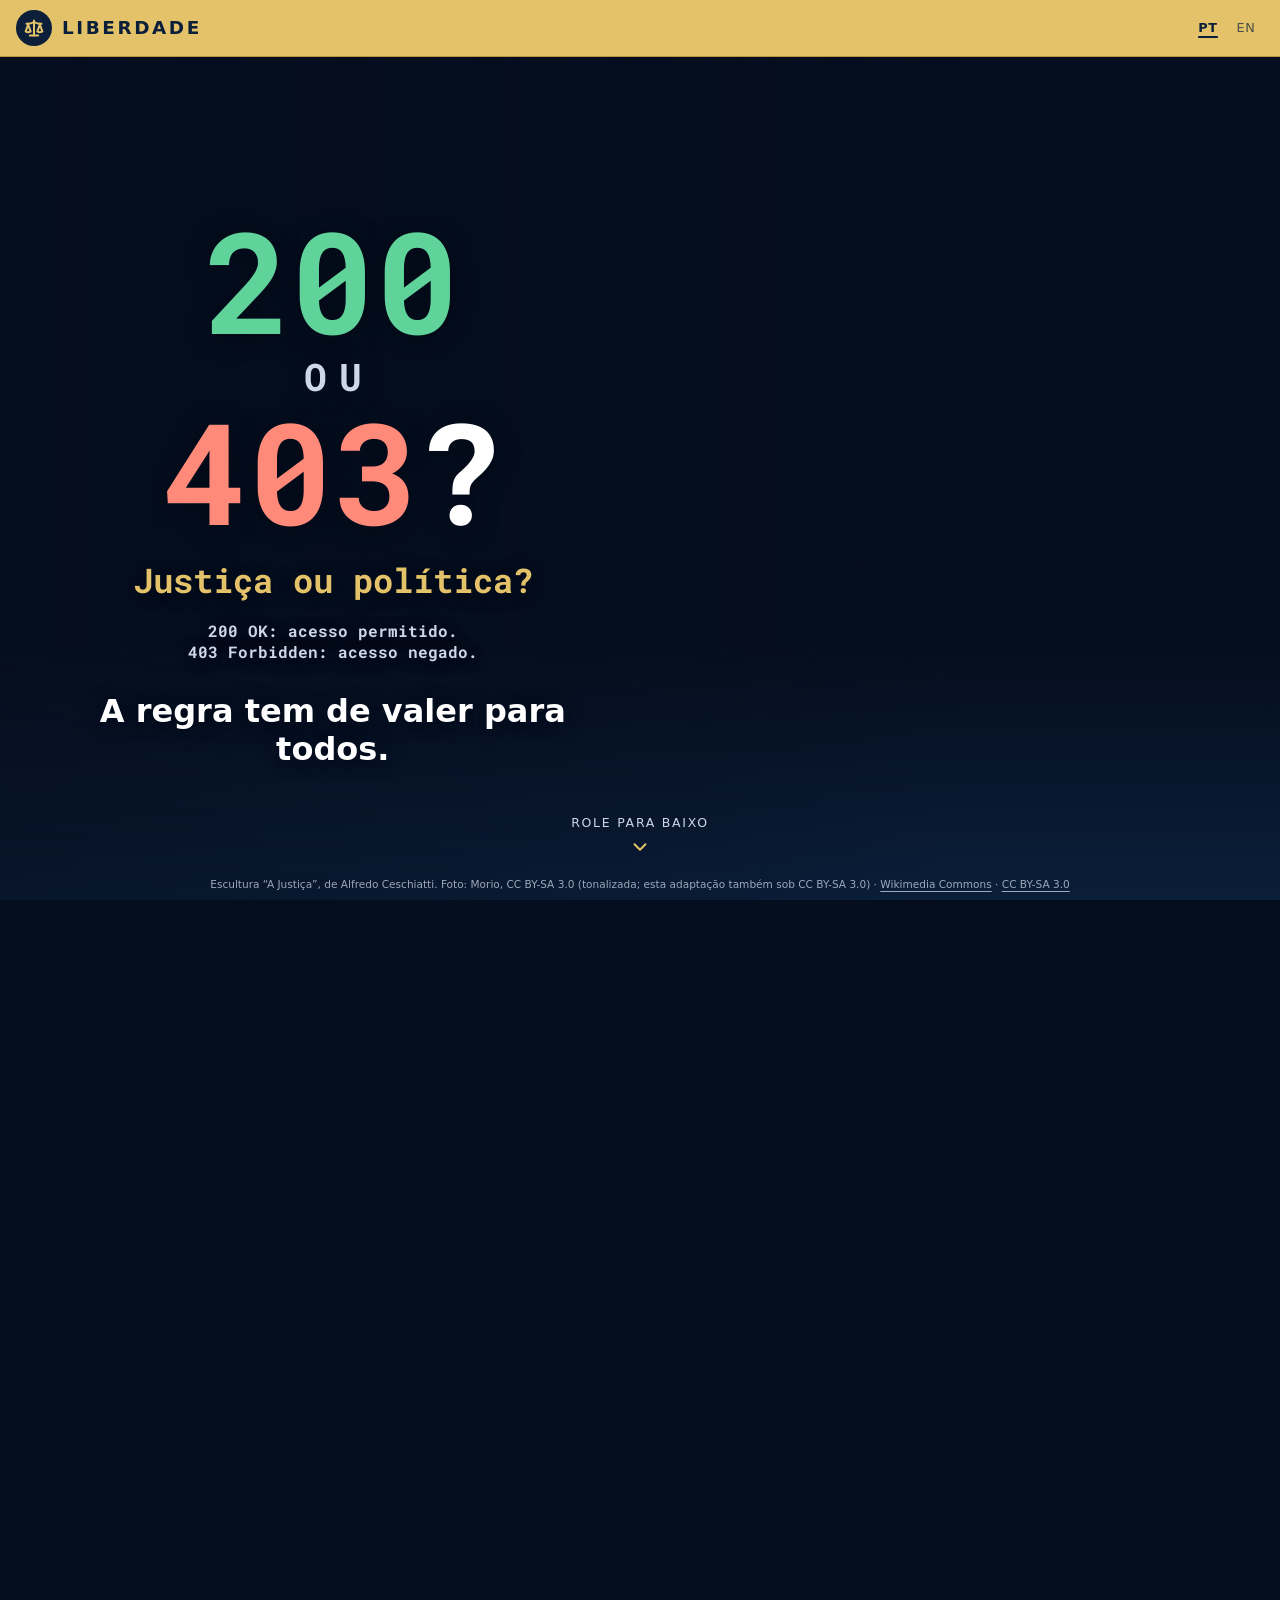
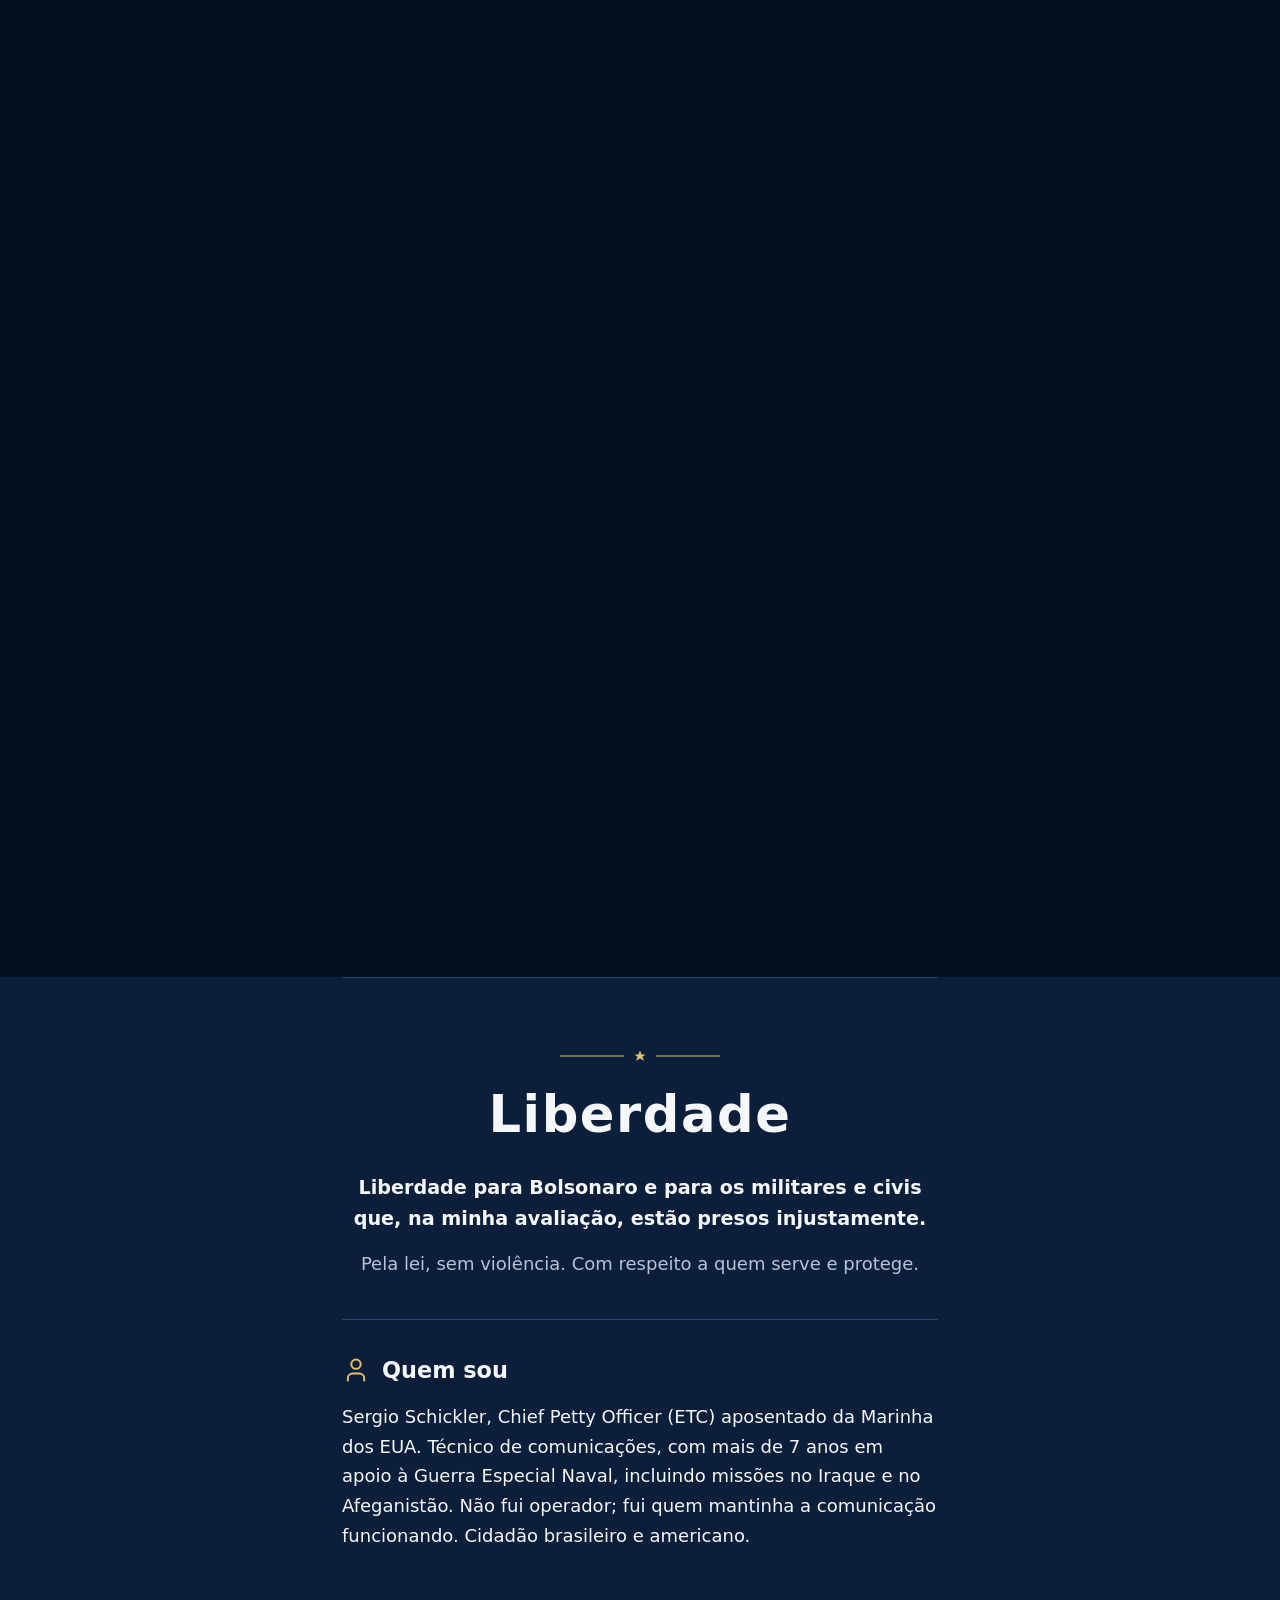
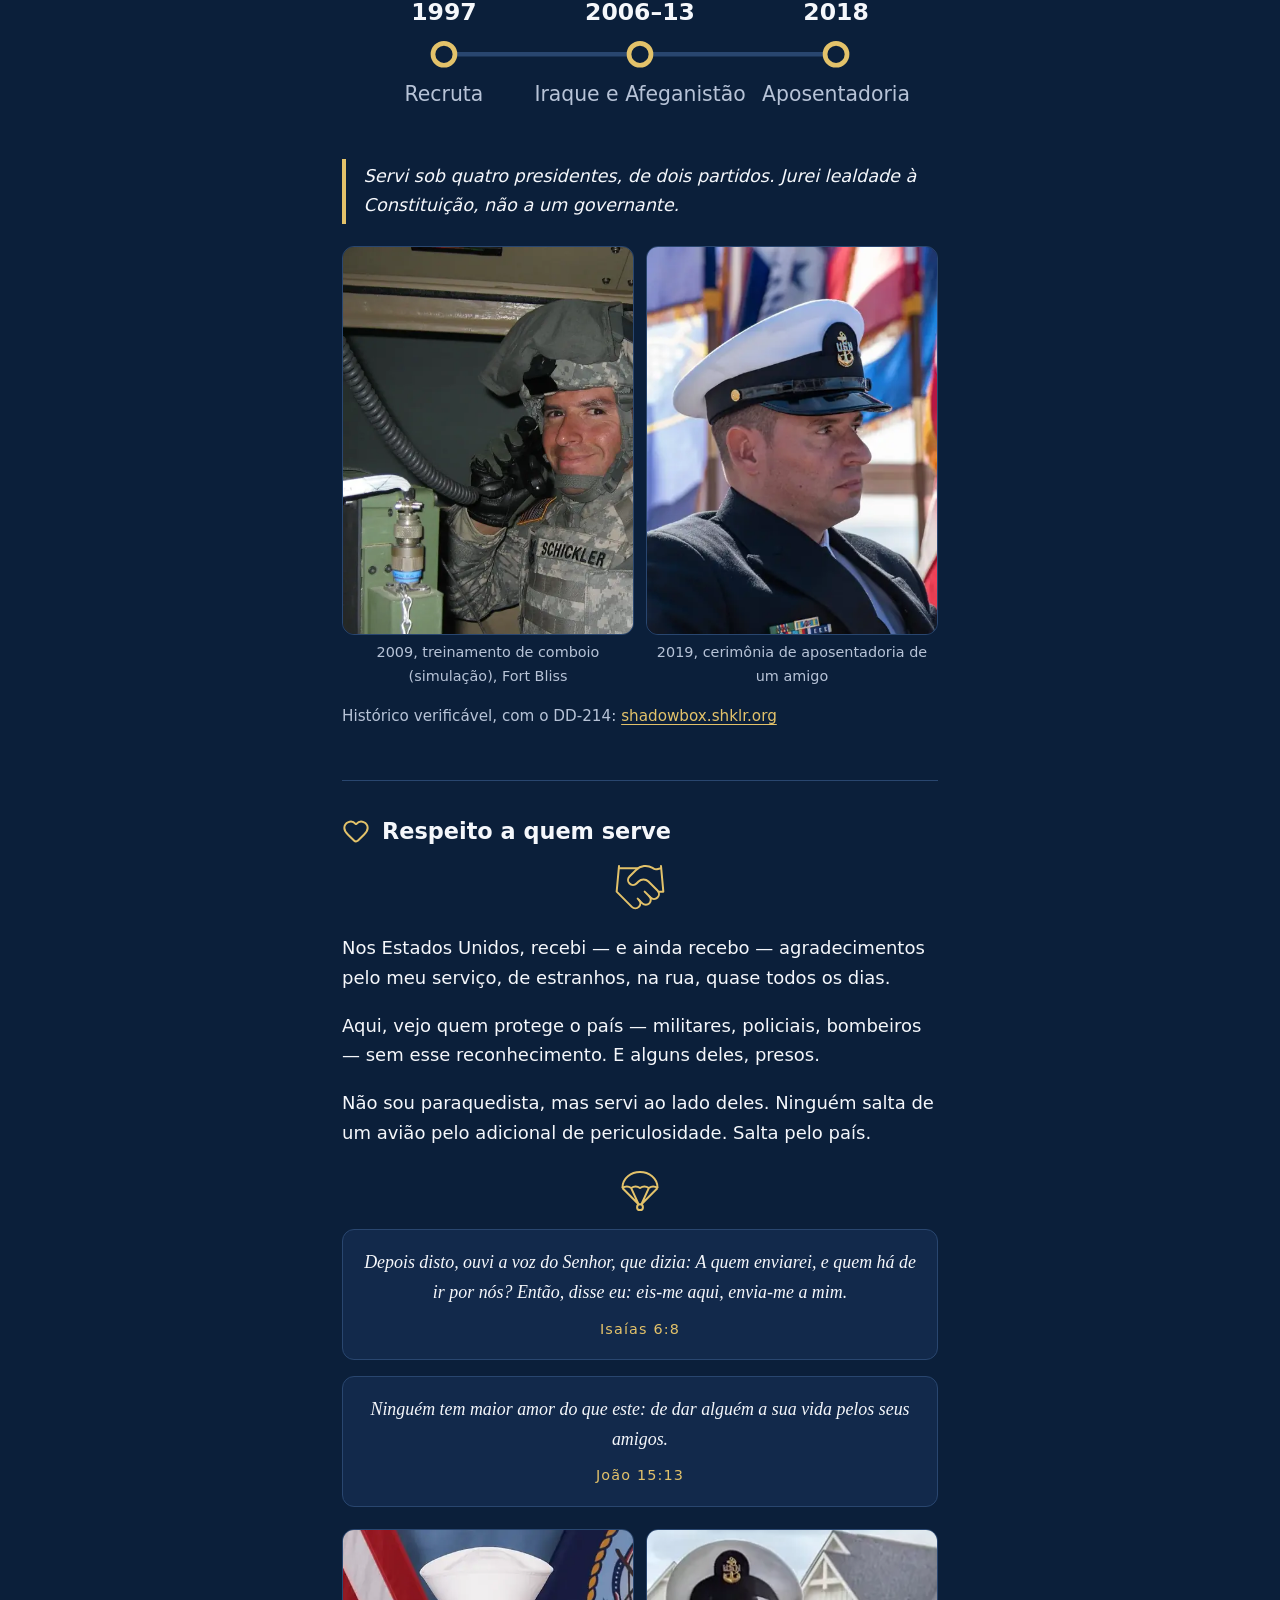
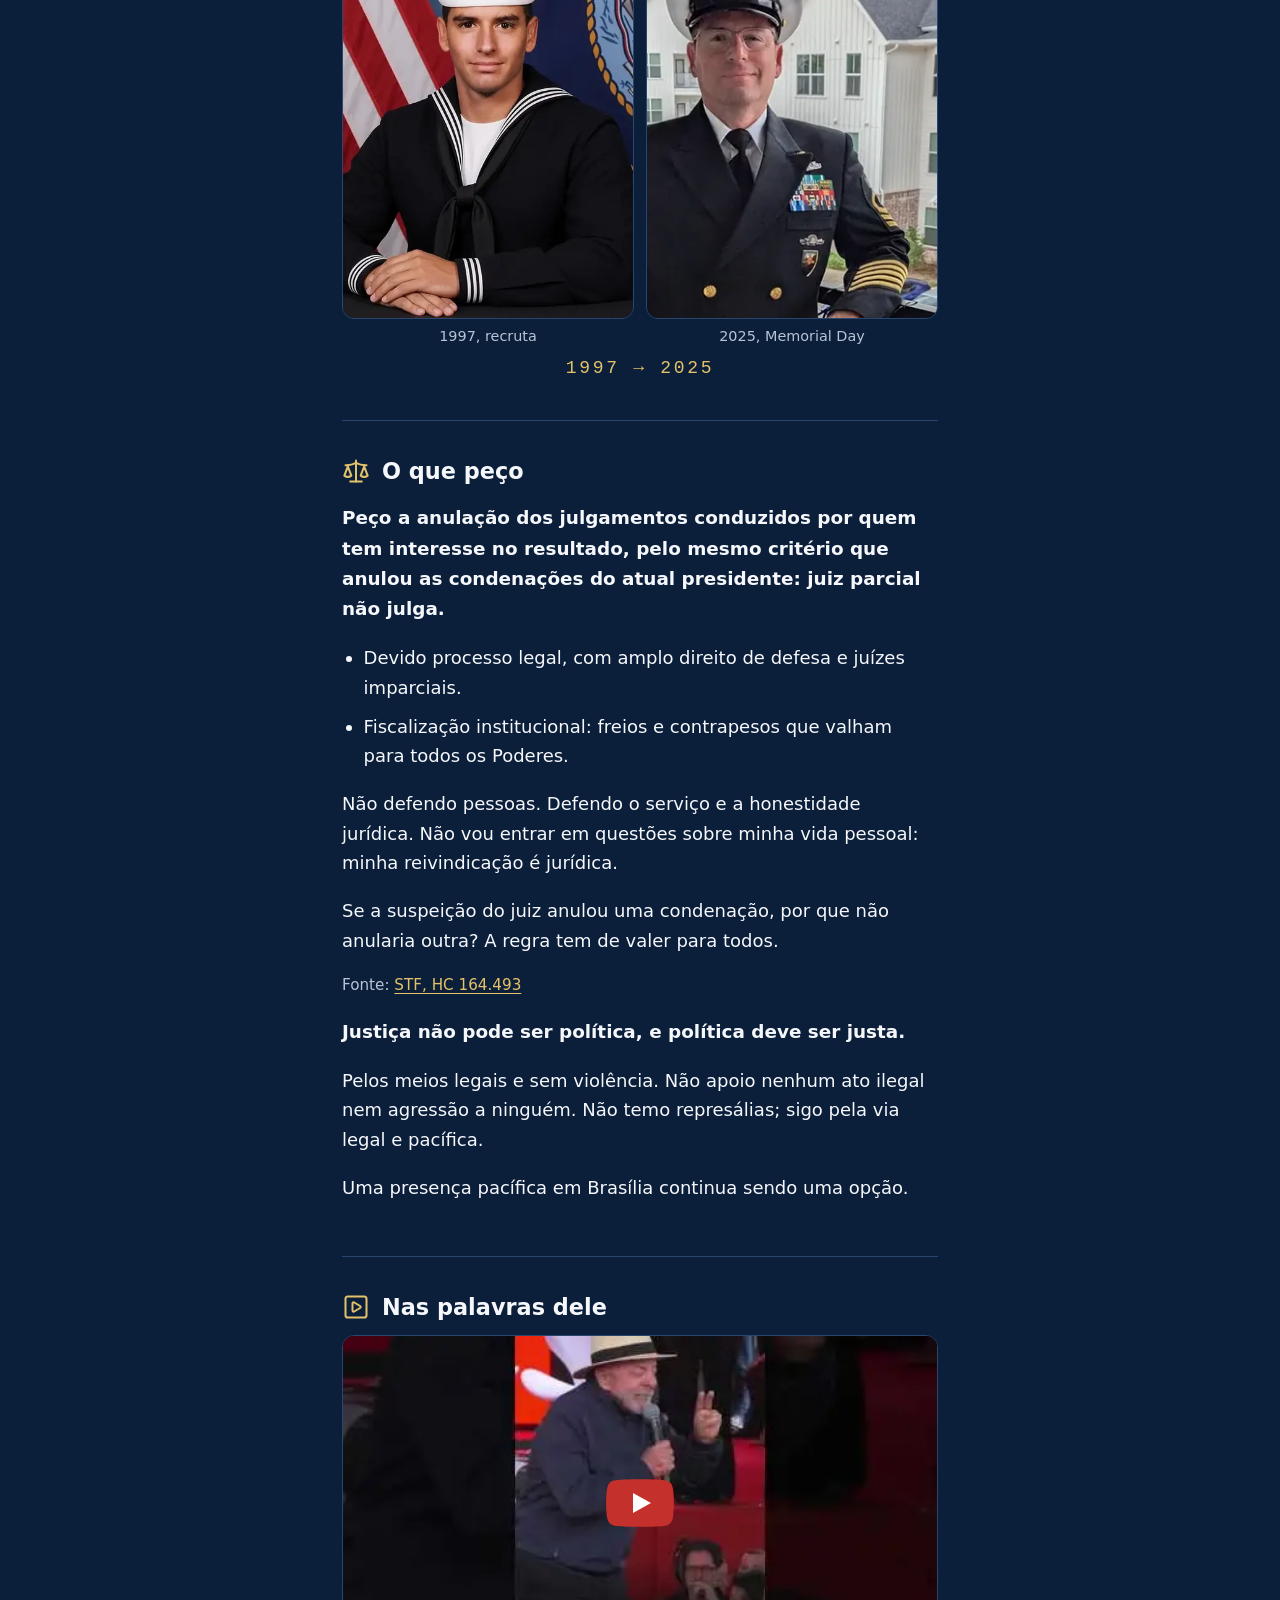
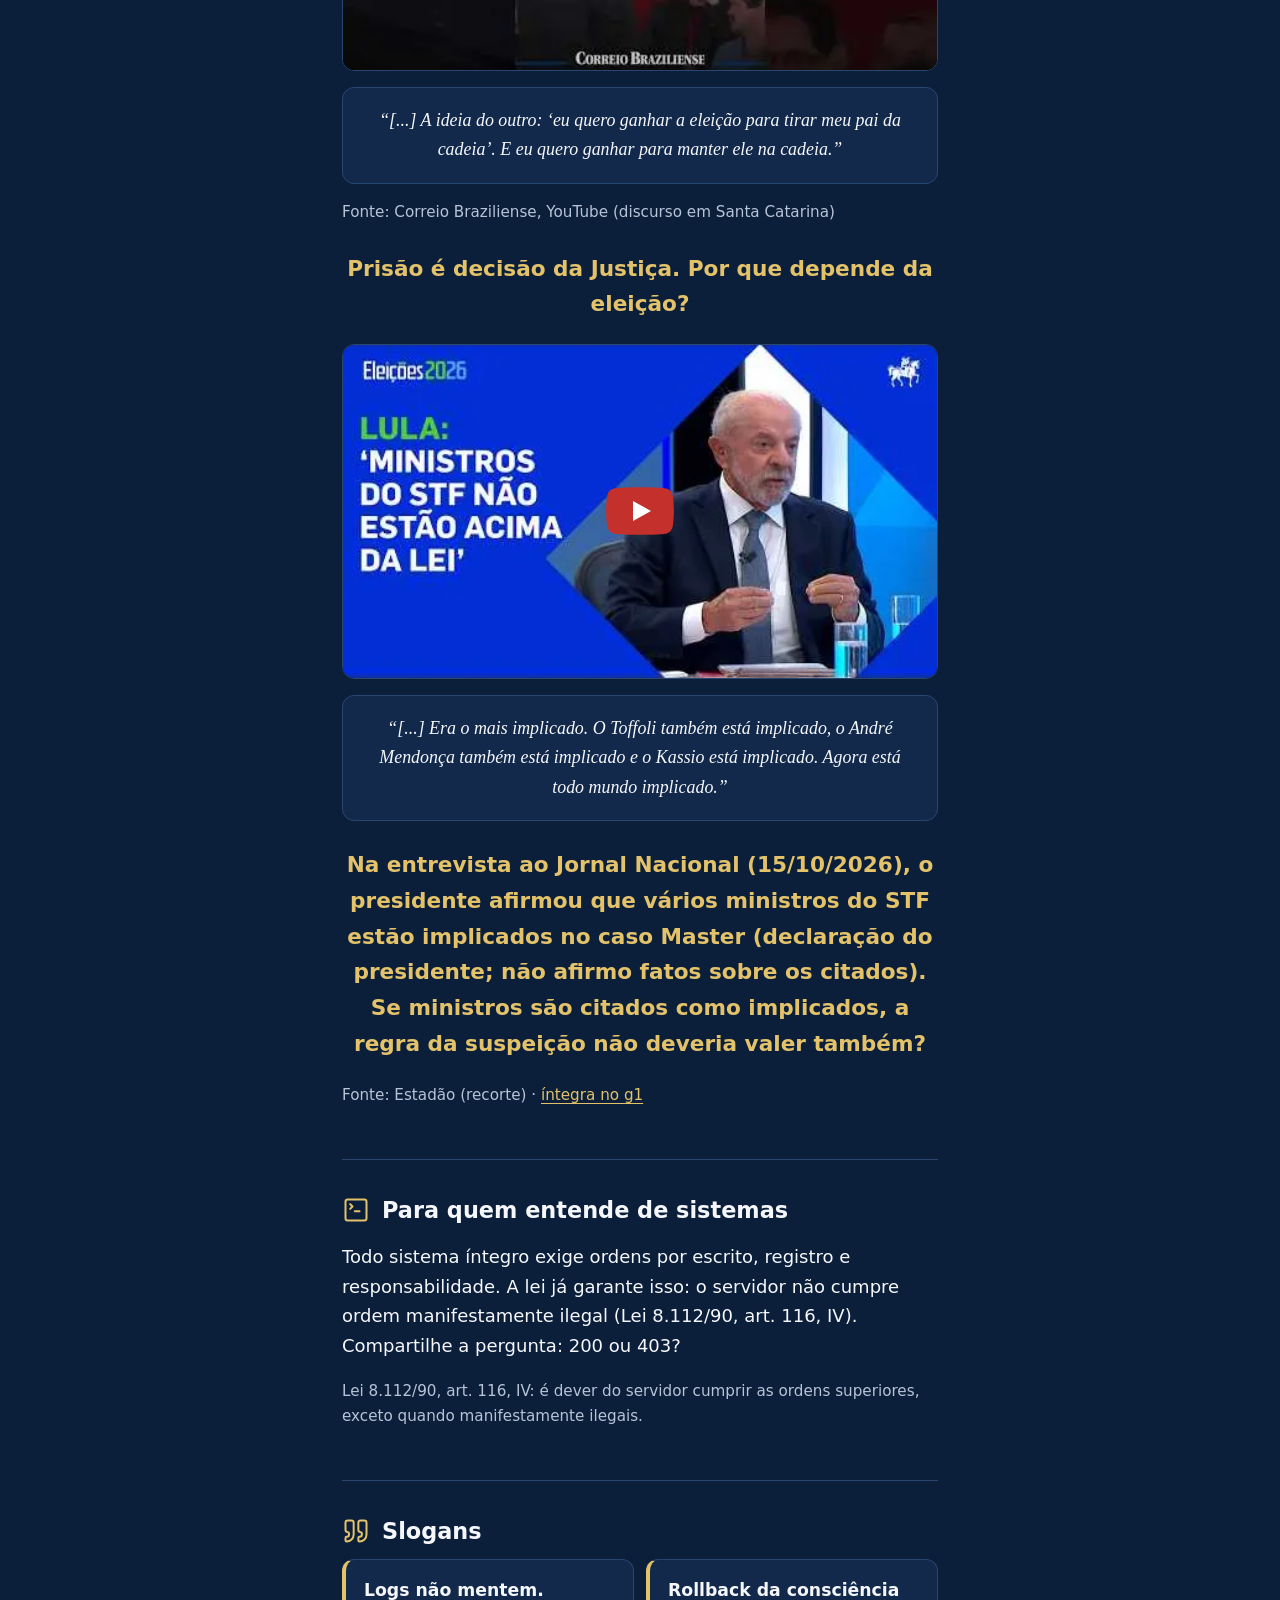
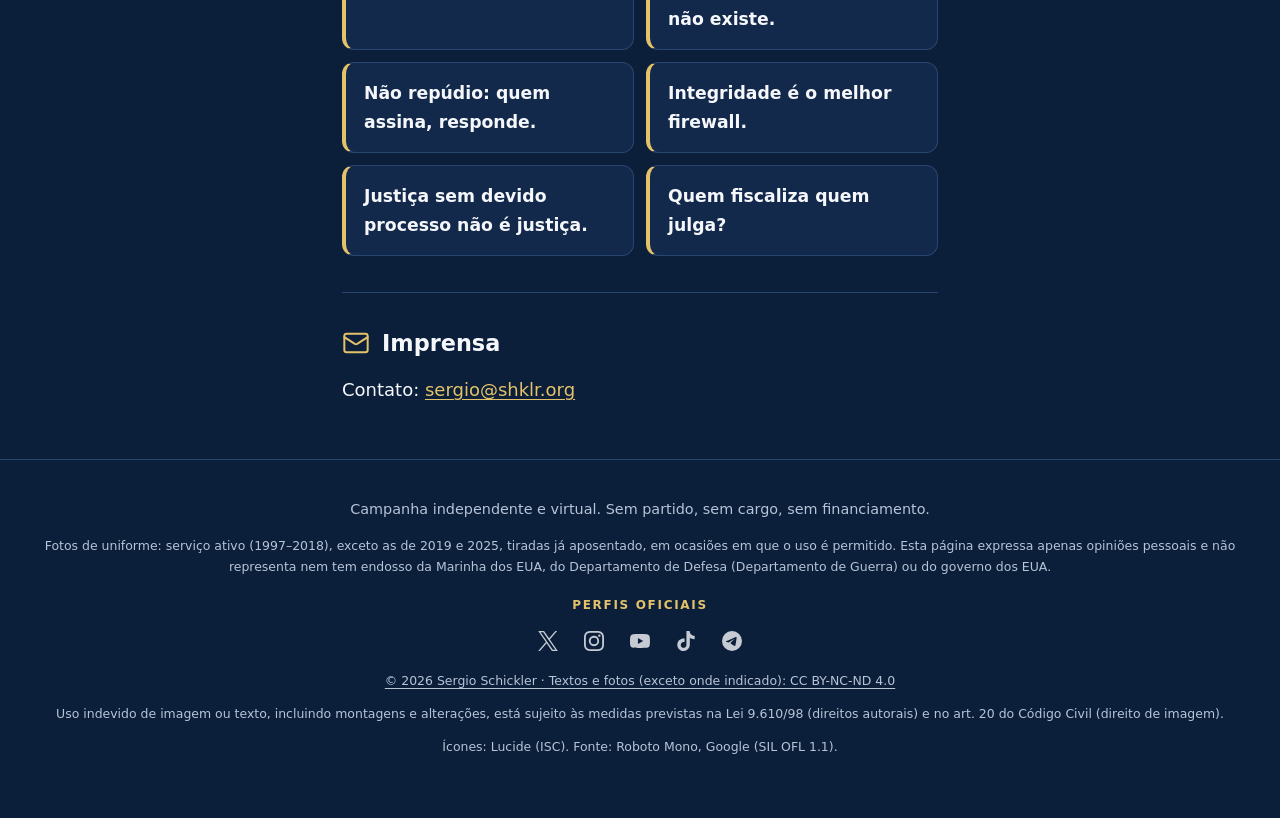
==== commit 2a941c56: "Review pass: citizen-facing systems section, position framing, C3 disclaimer, DoD wording, uniform n" ====
--- a/index.html
+++ b/index.html
@@ -17,12 +17,12 @@
 <meta property="og:image:type" content="image/jpeg">
 <meta property="og:image:width" content="1200">
 <meta property="og:image:height" content="630">
-<meta property="og:image:alt" content="200 ou 403? A regra tem de valer para todos. Estátua A Justiça, em Brasília, em tons de azul-marinho.">
+<meta property="og:image:alt" content="200 ou 403? Justiça ou política? A regra tem de valer para todos. Estátua A Justiça, em Brasília.">
 <meta name="twitter:card" content="summary_large_image">
 <meta name="twitter:title" content="Liberdade — 200 ou 403? Justiça ou política?">
 <meta name="twitter:description" content="A regra tem de valer para todos. Liberdade, devido processo e respeito a quem serve, pela via legal e sem violência.">
 <meta name="twitter:image" content="https://liberdade.shklr.org/og.jpg?v=3">
-<meta name="twitter:image:alt" content="200 ou 403? A regra tem de valer para todos. Estátua A Justiça, em Brasília.">
+<meta name="twitter:image:alt" content="200 ou 403? Justiça ou política? A regra tem de valer para todos. Estátua A Justiça, em Brasília.">
 <meta name="twitter:site" content="@sergioshklr">
 <meta name="twitter:creator" content="@sergioshklr">
 <link rel="icon" href="/favicon.svg" type="image/svg+xml">
@@ -159,14 +159,14 @@
 <p class="s s6 rule" data-pt="A regra tem de valer para todos." data-en="The rule must apply to everyone.">A regra tem de valer para todos.</p>
 </div>
 <p class="cue" aria-hidden="true"><span data-pt="Role para baixo" data-en="Scroll">Role para baixo</span><svg class="ic" viewBox="0 0 24 24" fill="none" stroke="currentColor" stroke-width="2" stroke-linecap="round" stroke-linejoin="round" aria-hidden="true"><path d="m6 9 6 6 6-6"/></svg></p>
-<p class="icredit"><span data-pt="Escultura “A Justiça”, de Alfredo Ceschiatti. Foto: Morio, CC BY-SA 3.0 (tonalizada)" data-en="Sculpture “A Justiça” by Alfredo Ceschiatti. Photo: Morio, CC BY-SA 3.0 (toned)">Escultura “A Justiça”, de Alfredo Ceschiatti. Foto: Morio, CC BY-SA 3.0 (tonalizada)</span> · <a href="https://commons.wikimedia.org/wiki/File:A_Justica_Alfredo_Ceschiatti_Brasilia_Brasil.jpg" target="_blank" rel="noopener">Wikimedia Commons</a></p>
+<p class="icredit"><span data-pt="Escultura “A Justiça”, de Alfredo Ceschiatti. Foto: Morio, CC BY-SA 3.0 (tonalizada; esta adaptação também sob CC BY-SA 3.0)" data-en="Sculpture “A Justiça” by Alfredo Ceschiatti. Photo: Morio, CC BY-SA 3.0 (toned; this adaptation also under CC BY-SA 3.0)">Escultura “A Justiça”, de Alfredo Ceschiatti. Foto: Morio, CC BY-SA 3.0 (tonalizada; esta adaptação também sob CC BY-SA 3.0)</span> · <a href="https://commons.wikimedia.org/wiki/File:A_Justica_Alfredo_Ceschiatti_Brasilia_Brasil.jpg" target="_blank" rel="noopener">Wikimedia Commons</a> · <a href="https://creativecommons.org/licenses/by-sa/3.0/deed.pt-br" target="_blank" rel="license noopener">CC BY-SA 3.0</a></p>
 </div>
 </section>
 <main class="wrap">
 <section class="hero">
 <svg class="div" viewBox="0 0 200 20" aria-hidden="true"><path d="M0 10h80M120 10h80"/><path d="M100 3l2 5h5l-4 3 2 5-5-3-5 3 2-5-4-3h5z"/></svg>
 <h1 data-pt="Liberdade" data-en="Freedom">Liberdade</h1>
-<p class="obj" data-pt="Liberdade para Bolsonaro e para os militares e civis presos injustamente, por motivação política." data-en="Freedom for Bolsonaro and for the service members and civilians unjustly imprisoned for political reasons.">Liberdade para Bolsonaro e para os militares e civis presos injustamente, por motivação política.</p>
+<p class="obj" data-pt="Liberdade para Bolsonaro e para os militares e civis que, na minha avaliação, estão presos injustamente." data-en="Freedom for Bolsonaro and for the service members and civilians who, in my view, are unjustly imprisoned.">Liberdade para Bolsonaro e para os militares e civis que, na minha avaliação, estão presos injustamente.</p>
 <p class="sub" data-pt="Pela lei, sem violência. Com respeito a quem serve e protege." data-en="Through the law, without violence. With respect for those who serve and protect.">Pela lei, sem violência. Com respeito a quem serve e protege.</p>
 </section>
 
@@ -185,7 +185,7 @@
 <section id="respeito">
 <div class="sh"><svg class="ic" viewBox="0 0 24 24" fill="none" stroke="currentColor" stroke-width="2" stroke-linecap="round" stroke-linejoin="round" aria-hidden="true"><path d="M2 9.5a5.5 5.5 0 0 1 9.591-3.676.56.56 0 0 0 .818 0A5.49 5.49 0 0 1 22 9.5c0 2.29-1.5 4-3 5.5l-5.492 5.313a2 2 0 0 1-3 .019L5 15c-1.5-1.5-3-3.2-3-5.5"/></svg><h2 data-pt="Respeito a quem serve" data-en="Respect for those who serve">Respeito a quem serve</h2></div>
 <svg class="hand" viewBox="0 0 24 24" fill="none" stroke="currentColor" stroke-width="2" stroke-linecap="round" stroke-linejoin="round" role="img" aria-label="Aperto de mãos" data-label-pt="Aperto de mãos" data-label-en="Handshake"><path d="m11 17 2 2a1 1 0 1 0 3-3"/><path d="m14 14 2.5 2.5a1 1 0 1 0 3-3l-3.88-3.88a3 3 0 0 0-4.24 0l-.88.88a1 1 0 1 1-3-3l2.81-2.81a5.79 5.79 0 0 1 7.06-.87l.47.28a2 2 0 0 0 1.42.25L21 4"/><path d="m21 3 1 11h-2"/><path d="M3 3 2 14l6.5 6.5a1 1 0 1 0 3-3"/><path d="M3 4h8"/></svg>
-<p data-pt="Nos Estados Unidos, fui — e ainda sou — agradecido pelo meu serviço. Por estranhos, na rua, quase todos os dias." data-en="In the United States, I was, and still am, thanked for my service. By strangers, on the street, almost every day.">Nos Estados Unidos, fui — e ainda sou — agradecido pelo meu serviço. Por estranhos, na rua, quase todos os dias.</p>
+<p data-pt="Nos Estados Unidos, recebi — e ainda recebo — agradecimentos pelo meu serviço, de estranhos, na rua, quase todos os dias." data-en="In the United States, I was — and still am — thanked for my service by strangers, on the street, almost every day.">Nos Estados Unidos, recebi — e ainda recebo — agradecimentos pelo meu serviço, de estranhos, na rua, quase todos os dias.</p>
 <p data-pt="Aqui, vejo quem protege o país — militares, policiais, bombeiros — sem esse reconhecimento. E alguns deles, presos." data-en="Here, I see those who protect the country — service members, police officers, firefighters — without that recognition. And some of them in prison.">Aqui, vejo quem protege o país — militares, policiais, bombeiros — sem esse reconhecimento. E alguns deles, presos.</p>
 <p data-pt="Não sou paraquedista, mas servi ao lado deles. Ninguém salta de um avião pelo adicional de periculosidade. Salta pelo país." data-en="I&#x27;m not a paratrooper, but I served alongside them. No one jumps out of an aircraft for hazard pay. They jump for their country.">Não sou paraquedista, mas servi ao lado deles. Ninguém salta de um avião pelo adicional de periculosidade. Salta pelo país.</p>
 <svg class="chute" viewBox="0 0 60 60" aria-hidden="true"><path d="M6 26C6 12 18 4 30 4s24 8 24 22M6 26c4-3 8-3 12 0 4-3 8-3 12 0 4-3 8-3 12 0 4-3 8-3 12 0M6 26l22 22M18 26l10 22M42 26l-10 22M54 26L32 48"/><circle cx="30" cy="52" r="4"/></svg>
@@ -220,22 +220,20 @@
 <p class="note" data-pt="Fonte: Correio Braziliense, YouTube (discurso em Santa Catarina)" data-en="Source: Correio Braziliense, YouTube (speech in Santa Catarina)">Fonte: Correio Braziliense, YouTube (discurso em Santa Catarina)</p>
 <p class="ask" data-pt="Prisão é decisão da Justiça. Por que depende da eleição?" data-en="Imprisonment is a decision for the courts. Why does it depend on an election?">Prisão é decisão da Justiça. Por que depende da eleição?</p>
 <div class="yt" data-id="79V-n4Q5gbQ" data-start="34"><button type="button" class="ytb" data-label-pt="Assistir: entrevista ao Jornal Nacional, 15/10/2026 (Estadão) (carrega o YouTube)" data-label-en="Watch: Jornal Nacional interview, Oct 15, 2026 (Estadão) (loads YouTube)" aria-label="Assistir: entrevista ao Jornal Nacional, 15/10/2026 (Estadão) (carrega o YouTube)"><img src="photos/video-79V-n4Q5gbQ.webp" width="480" height="270" alt="" loading="lazy" decoding="async"><svg viewBox="0 0 68 48" aria-hidden="true"><path d="M66.5 7.7A8.6 8.6 0 0 0 60.5 1.6C55.2.2 34 .2 34 .2S12.8.2 7.5 1.6a8.6 8.6 0 0 0-6 6.1C.1 13 .1 24 .1 24s0 11 1.4 16.3a8.6 8.6 0 0 0 6 6.1C12.8 47.8 34 47.8 34 47.8s21.2 0 26.5-1.4a8.6 8.6 0 0 0 6-6.1C67.9 35 67.9 24 67.9 24s0-11-1.4-16.3z" fill="#c4302b"/><path d="M45 24 27 14v20z" fill="#fff"/></svg></button></div>
-<blockquote class="verse"><p data-pt="“Era o mais implicado. O Toffoli também está implicado, o André Mendonça também está implicado e o Kassio está implicado. Agora está todo mundo implicado.”" data-en="“He was the most implicated. Toffoli is implicated too, André Mendonça is implicated too, and Kassio is implicated. Now everyone is implicated.”">“Era o mais implicado. O Toffoli também está implicado, o André Mendonça também está implicado e o Kassio está implicado. Agora está todo mundo implicado.”</p></blockquote>
-<p class="ask" data-pt="Na entrevista ao Jornal Nacional (15/10/2026), o presidente afirmou que vários ministros do STF estão implicados no caso Master. Implicados têm imparcialidade?" data-en="In his Jornal Nacional interview (Oct 15, 2026), the president said several Supreme Court justices are implicated in the Banco Master case. Can those implicated be impartial?">Na entrevista ao Jornal Nacional (15/10/2026), o presidente afirmou que vários ministros do STF estão implicados no caso Master. Implicados têm imparcialidade?</p>
+<blockquote class="verse"><p data-pt="“[...] Era o mais implicado. O Toffoli também está implicado, o André Mendonça também está implicado e o Kassio está implicado. Agora está todo mundo implicado.”" data-en="“[...] He was the most implicated. Toffoli is implicated too, André Mendonça is implicated too, and Kassio is implicated. Now everyone is implicated.”">“[...] Era o mais implicado. O Toffoli também está implicado, o André Mendonça também está implicado e o Kassio está implicado. Agora está todo mundo implicado.”</p></blockquote>
+<p class="ask" data-pt="Na entrevista ao Jornal Nacional (15/10/2026), o presidente afirmou que vários ministros do STF estão implicados no caso Master (declaração do presidente; não afirmo fatos sobre os citados). Se ministros são citados como implicados, a regra da suspeição não deveria valer também?" data-en="In his Jornal Nacional interview (Oct 15, 2026), the president said several Supreme Court justices are implicated in the Banco Master case (the president&#x27;s statement; I make no factual claims about those named). If justices are cited as implicated, shouldn&#x27;t the bias rule apply too?">Na entrevista ao Jornal Nacional (15/10/2026), o presidente afirmou que vários ministros do STF estão implicados no caso Master (declaração do presidente; não afirmo fatos sobre os citados). Se ministros são citados como implicados, a regra da suspeição não deveria valer também?</p>
 <p class="note"><span data-pt="Fonte: Estadão (recorte) · " data-en="Source: Estadão (clip) · ">Fonte: Estadão (recorte) · </span><a href="https://g1.globo.com/jornal-nacional/noticia/2026/10/15/lula-pt-e-entrevistado-na-globo-veja-integra.ghtml" rel="noopener"><span data-pt="íntegra no g1" data-en="full interview on g1">íntegra no g1</span></a></p>
 </section>
 
 <section>
-<div class="sh"><svg class="ic" viewBox="0 0 24 24" fill="none" stroke="currentColor" stroke-width="2" stroke-linecap="round" stroke-linejoin="round" aria-hidden="true"><path d="m7 11 2-2-2-2"/><path d="M11 13h4"/><rect width="18" height="18" x="3" y="3" rx="2" ry="2"/></svg><h2 data-pt="Carta aos profissionais de TI do serviço público" data-en="Letter to public-sector IT professionals">Carta aos profissionais de TI do serviço público</h2></div>
-<p data-pt="Vocês conhecem os sistemas que fazem o Estado funcionar melhor do que ninguém. Sabem que cada log, cada acesso e cada ordem deixa um rastro. Por isso, sabem também a diferença entre um procedimento legítimo e um abuso." data-en="You know the systems that keep the State running better than anyone. You know that every log, every access and every order leaves a trail. So you also know the difference between a legitimate procedure and an abuse.">Vocês conhecem os sistemas que fazem o Estado funcionar melhor do que ninguém. Sabem que cada log, cada acesso e cada ordem deixa um rastro. Por isso, sabem também a diferença entre um procedimento legítimo e um abuso.</p>
-<p data-pt="Não peço que desliguem nada, nem que tomem nenhum dado. Peço o que a ética da profissão já exige. Recusem ordens manifestamente ilegais. Exijam que tudo seja documentado e formalizado por escrito. Quando virem uma irregularidade, levem-na pelos canais legais: ouvidorias, Ministério Público, Tribunal de Contas da União, a sua entidade de classe." data-en="I am not asking you to shut anything down, or to take any data. I ask for what the ethics of the profession already require. Refuse manifestly illegal orders. Insist that everything be documented and formalized in writing. When you see an irregularity, take it through legal channels: ombudsman offices, the Public Prosecutor&#x27;s Office, the Federal Court of Accounts (TCU), your professional association.">Não peço que desliguem nada, nem que tomem nenhum dado. Peço o que a ética da profissão já exige. Recusem ordens manifestamente ilegais. Exijam que tudo seja documentado e formalizado por escrito. Quando virem uma irregularidade, levem-na pelos canais legais: ouvidorias, Ministério Público, Tribunal de Contas da União, a sua entidade de classe.</p>
-<p class="lead" data-pt="A integridade de um sistema depende da integridade de quem o opera. Contamos com a sua consciência, não com o seu teclado." data-en="A system&#x27;s integrity depends on the integrity of those who operate it. We count on your conscience, not your keyboard.">A integridade de um sistema depende da integridade de quem o opera. Contamos com a sua consciência, não com o seu teclado.</p>
+<div class="sh"><svg class="ic" viewBox="0 0 24 24" fill="none" stroke="currentColor" stroke-width="2" stroke-linecap="round" stroke-linejoin="round" aria-hidden="true"><path d="m7 11 2-2-2-2"/><path d="M11 13h4"/><rect width="18" height="18" x="3" y="3" rx="2" ry="2"/></svg><h2 data-pt="Para quem entende de sistemas" data-en="For those who understand systems">Para quem entende de sistemas</h2></div>
+<p data-pt="Todo sistema íntegro exige ordens por escrito, registro e responsabilidade. A lei já garante isso: o servidor não cumpre ordem manifestamente ilegal (Lei 8.112/90, art. 116, IV). Compartilhe a pergunta: 200 ou 403?" data-en="Every sound system requires written orders, logging and accountability. The law already guarantees this: a civil servant does not follow manifestly illegal orders (Law 8.112/90, art. 116, IV). Share the question: 200 or 403?">Todo sistema íntegro exige ordens por escrito, registro e responsabilidade. A lei já garante isso: o servidor não cumpre ordem manifestamente ilegal (Lei 8.112/90, art. 116, IV). Compartilhe a pergunta: 200 ou 403?</p>
 <p class="note" data-pt="Lei 8.112/90, art. 116, IV: é dever do servidor cumprir as ordens superiores, exceto quando manifestamente ilegais." data-en="Law 8.112/90, art. 116, IV: a federal civil servant must follow superior orders, except when manifestly illegal.">Lei 8.112/90, art. 116, IV: é dever do servidor cumprir as ordens superiores, exceto quando manifestamente ilegais.</p>
 </section>
 
 <section>
 <div class="sh"><svg class="ic" viewBox="0 0 24 24" fill="none" stroke="currentColor" stroke-width="2" stroke-linecap="round" stroke-linejoin="round" aria-hidden="true"><path d="M16 3a2 2 0 0 0-2 2v6a2 2 0 0 0 2 2 1 1 0 0 1 1 1v1a2 2 0 0 1-2 2 1 1 0 0 0-1 1v2a1 1 0 0 0 1 1 6 6 0 0 0 6-6V5a2 2 0 0 0-2-2z"/><path d="M5 3a2 2 0 0 0-2 2v6a2 2 0 0 0 2 2 1 1 0 0 1 1 1v1a2 2 0 0 1-2 2 1 1 0 0 0-1 1v2a1 1 0 0 0 1 1 6 6 0 0 0 6-6V5a2 2 0 0 0-2-2z"/></svg><h2 data-pt="Slogans" data-en="Slogans">Slogans</h2></div>
-<ul class="grid"><li><span data-pt="Logs não mentem." data-en="Logs don&#x27;t lie.">Logs não mentem.</span></li><li><span data-pt="Rollback da consciência não existe." data-en="There is no rollback for a conscience.">Rollback da consciência não existe.</span></li><li><span data-pt="Sem ordem por escrito, sem deploy." data-en="No written order, no deploy.">Sem ordem por escrito, sem deploy.</span></li><li><span data-pt="Não repúdio." data-en="Non-repudiation.">Não repúdio.</span></li><li><span data-pt="Integridade é o melhor firewall." data-en="Integrity is the best firewall.">Integridade é o melhor firewall.</span></li><li><span data-pt="O silêncio também é uma escolha." data-en="Silence is also a choice.">O silêncio também é uma escolha.</span></li><li><span data-pt="Meu juramento foi à Constituição. O seu também." data-en="My oath was to the Constitution. So was yours.">Meu juramento foi à Constituição. O seu também.</span></li><li><span data-pt="Justiça sem devido processo não é justiça." data-en="Justice without due process is not justice.">Justiça sem devido processo não é justiça.</span></li><li><span data-pt="Quem fiscaliza quem julga?" data-en="Who oversees those who judge?">Quem fiscaliza quem julga?</span></li></ul>
+<ul class="grid"><li><span data-pt="Logs não mentem." data-en="Logs don&#x27;t lie.">Logs não mentem.</span></li><li><span data-pt="Rollback da consciência não existe." data-en="There is no rollback for a conscience.">Rollback da consciência não existe.</span></li><li><span data-pt="Não repúdio: quem assina, responde." data-en="Non-repudiation: who signs, answers.">Não repúdio: quem assina, responde.</span></li><li><span data-pt="Integridade é o melhor firewall." data-en="Integrity is the best firewall.">Integridade é o melhor firewall.</span></li><li><span data-pt="Justiça sem devido processo não é justiça." data-en="Justice without due process is not justice.">Justiça sem devido processo não é justiça.</span></li><li><span data-pt="Quem fiscaliza quem julga?" data-en="Who oversees those who judge?">Quem fiscaliza quem julga?</span></li></ul>
 </section>
 
 <section>
@@ -243,7 +241,7 @@
 <p data-html data-pt="Contato: &lt;a href=&quot;mailto:sergio@shklr.org&quot;&gt;sergio@shklr.org&lt;/a&gt;" data-en="Contact: &lt;a href=&quot;mailto:sergio@shklr.org&quot;&gt;sergio@shklr.org&lt;/a&gt;">Contato: <a href="mailto:sergio@shklr.org">sergio@shklr.org</a></p>
 </section>
 </main>
-<footer><p data-pt="Campanha independente e virtual. Sem partido, sem cargo, sem financiamento." data-en="Independent, virtual campaign. No party, no office, no funding.">Campanha independente e virtual. Sem partido, sem cargo, sem financiamento.</p><p class="lic" data-pt="Fotos de uniforme: serviço ativo (1997–2018), exceto a de 2025 (Memorial Day, uso permitido a aposentados). Esta página expressa apenas opiniões pessoais e não representa nem tem endosso da Marinha dos EUA, do Departamento de Guerra ou do governo dos EUA." data-en="Uniform photos: active service (1997–2018), except 2025 (Memorial Day, when retirees may wear it). This page reflects personal views only and is not endorsed by the U.S. Navy, the Department of War, or the U.S. Government.">Fotos de uniforme: serviço ativo (1997–2018), exceto a de 2025 (Memorial Day, uso permitido a aposentados). Esta página expressa apenas opiniões pessoais e não representa nem tem endosso da Marinha dos EUA, do Departamento de Guerra ou do governo dos EUA.</p><div class="social"><p class="social-h" data-pt="Perfis oficiais" data-en="Official profiles">Perfis oficiais</p><div class="social-row"><a href="https://x.com/sergioshklr" rel="me noopener" target="_blank" aria-label="X (@sergioshklr)" title="X"><svg viewBox="0 0 24 24" aria-hidden="true" focusable="false"><path d="M14.234 10.162 22.977 0h-2.072l-7.591 8.824L7.251 0H.258l9.168 13.343L.258 24H2.33l8.016-9.318L16.749 24h6.993zm-2.837 3.299-.929-1.329L3.076 1.56h3.182l5.965 8.532.929 1.329 7.754 11.09h-3.182z"/></svg></a><a href="https://www.instagram.com/sergio.shklr" rel="me noopener" target="_blank" aria-label="Instagram (@sergio.shklr)" title="Instagram"><svg viewBox="0 0 24 24" aria-hidden="true" focusable="false"><path d="M7.0301.084c-1.2768.0602-2.1487.264-2.911.5634-.7888.3075-1.4575.72-2.1228 1.3877-.6652.6677-1.075 1.3368-1.3802 2.127-.2954.7638-.4956 1.6365-.552 2.914-.0564 1.2775-.0689 1.6882-.0626 4.947.0062 3.2586.0206 3.6671.0825 4.9473.061 1.2765.264 2.1482.5635 2.9107.308.7889.72 1.4573 1.388 2.1228.6679.6655 1.3365 1.0743 2.1285 1.38.7632.295 1.6361.4961 2.9134.552 1.2773.056 1.6884.069 4.9462.0627 3.2578-.0062 3.668-.0207 4.9478-.0814 1.28-.0607 2.147-.2652 2.9098-.5633.7889-.3086 1.4578-.72 2.1228-1.3881.665-.6682 1.0745-1.3378 1.3795-2.1284.2957-.7632.4966-1.636.552-2.9124.056-1.2809.0692-1.6898.063-4.948-.0063-3.2583-.021-3.6668-.0817-4.9465-.0607-1.2797-.264-2.1487-.5633-2.9117-.3084-.7889-.72-1.4568-1.3876-2.1228C21.2982 1.33 20.628.9208 19.8378.6165 19.074.321 18.2017.1197 16.9244.0645 15.6471.0093 15.236-.005 11.977.0014 8.718.0076 8.31.0215 7.0301.0839m.1402 21.6932c-1.17-.0509-1.8053-.2453-2.2287-.408-.5606-.216-.96-.4771-1.3819-.895-.422-.4178-.6811-.8186-.9-1.378-.1644-.4234-.3624-1.058-.4171-2.228-.0595-1.2645-.072-1.6442-.079-4.848-.007-3.2037.0053-3.583.0607-4.848.05-1.169.2456-1.805.408-2.2282.216-.5613.4762-.96.895-1.3816.4188-.4217.8184-.6814 1.3783-.9003.423-.1651 1.0575-.3614 2.227-.4171 1.2655-.06 1.6447-.072 4.848-.079 3.2033-.007 3.5835.005 4.8495.0608 1.169.0508 1.8053.2445 2.228.408.5608.216.96.4754 1.3816.895.4217.4194.6816.8176.9005 1.3787.1653.4217.3617 1.056.4169 2.2263.0602 1.2655.0739 1.645.0796 4.848.0058 3.203-.0055 3.5834-.061 4.848-.051 1.17-.245 1.8055-.408 2.2294-.216.5604-.4763.96-.8954 1.3814-.419.4215-.8181.6811-1.3783.9-.4224.1649-1.0577.3617-2.2262.4174-1.2656.0595-1.6448.072-4.8493.079-3.2045.007-3.5825-.006-4.848-.0608M16.953 5.5864A1.44 1.44 0 1 0 18.39 4.144a1.44 1.44 0 0 0-1.437 1.4424M5.8385 12.012c.0067 3.4032 2.7706 6.1557 6.173 6.1493 3.4026-.0065 6.157-2.7701 6.1506-6.1733-.0065-3.4032-2.771-6.1565-6.174-6.1498-3.403.0067-6.156 2.771-6.1496 6.1738M8 12.0077a4 4 0 1 1 4.008 3.9921A3.9996 3.9996 0 0 1 8 12.0077"/></svg></a><a href="https://www.youtube.com/@sergioshklr" rel="me noopener" target="_blank" aria-label="YouTube (@sergioshklr)" title="YouTube"><svg viewBox="0 0 24 24" aria-hidden="true" focusable="false"><path d="M23.498 6.186a3.016 3.016 0 0 0-2.122-2.136C19.505 3.545 12 3.545 12 3.545s-7.505 0-9.377.505A3.017 3.017 0 0 0 .502 6.186C0 8.07 0 12 0 12s0 3.93.502 5.814a3.016 3.016 0 0 0 2.122 2.136c1.871.505 9.376.505 9.376.505s7.505 0 9.377-.505a3.015 3.015 0 0 0 2.122-2.136C24 15.93 24 12 24 12s0-3.93-.502-5.814zM9.545 15.568V8.432L15.818 12l-6.273 3.568z"/></svg></a><a href="https://www.tiktok.com/@sergioshklr" rel="me noopener" target="_blank" aria-label="TikTok (@sergioshklr)" title="TikTok"><svg viewBox="0 0 24 24" aria-hidden="true" focusable="false"><path d="M12.525.02c1.31-.02 2.61-.01 3.91-.02.08 1.53.63 3.09 1.75 4.17 1.12 1.11 2.7 1.62 4.24 1.79v4.03c-1.44-.05-2.89-.35-4.2-.97-.57-.26-1.1-.59-1.62-.93-.01 2.92.01 5.84-.02 8.75-.08 1.4-.54 2.79-1.35 3.94-1.31 1.92-3.58 3.17-5.91 3.21-1.43.08-2.86-.31-4.08-1.03-2.02-1.19-3.44-3.37-3.65-5.71-.02-.5-.03-1-.01-1.49.18-1.9 1.12-3.72 2.58-4.96 1.66-1.44 3.98-2.13 6.15-1.72.02 1.48-.04 2.96-.04 4.44-.99-.32-2.15-.23-3.02.37-.63.41-1.11 1.04-1.36 1.75-.21.51-.15 1.07-.14 1.61.24 1.64 1.82 3.02 3.5 2.87 1.12-.01 2.19-.66 2.77-1.61.19-.33.4-.67.41-1.06.1-1.79.06-3.57.07-5.36.01-4.03-.01-8.05.02-12.07z"/></svg></a><a href="https://t.me/sergioshklr" rel="me noopener" target="_blank" aria-label="Telegram (@sergioshklr)" title="Telegram"><svg viewBox="0 0 24 24" aria-hidden="true" focusable="false"><path d="M11.944 0A12 12 0 0 0 0 12a12 12 0 0 0 12 12 12 12 0 0 0 12-12A12 12 0 0 0 12 0a12 12 0 0 0-.056 0zm4.962 7.224c.1-.002.321.023.465.14a.506.506 0 0 1 .171.325c.016.093.036.306.02.472-.18 1.898-.962 6.502-1.36 8.627-.168.9-.499 1.201-.82 1.23-.696.065-1.225-.46-1.9-.902-1.056-.693-1.653-1.124-2.678-1.8-1.185-.78-.417-1.21.258-1.91.177-.184 3.247-2.977 3.307-3.23.007-.032.014-.15-.056-.212s-.174-.041-.249-.024c-.106.024-1.793 1.14-5.061 3.345-.48.33-.913.49-1.302.48-.428-.008-1.252-.241-1.865-.44-.752-.245-1.349-.374-1.297-.789.027-.216.325-.437.893-.663 3.498-1.524 5.83-2.529 6.998-3.014 3.332-1.386 4.025-1.627 4.476-1.635z"/></svg></a></div></div><p class="lic"><a href="https://creativecommons.org/licenses/by-nc-nd/4.0/" rel="license noopener"><span data-pt="© 2026 Sergio Schickler · Textos e fotos (exceto onde indicado): CC BY-NC-ND 4.0" data-en="© 2026 Sergio Schickler · Text and photos (unless otherwise noted): CC BY-NC-ND 4.0">© 2026 Sergio Schickler · Textos e fotos (exceto onde indicado): CC BY-NC-ND 4.0</span></a></p><p class="lic" data-pt="Uso indevido de imagem ou texto, incluindo montagens e alterações, está sujeito às medidas previstas na Lei 9.610/98 (direitos autorais) e no art. 20 do Código Civil (direito de imagem)." data-en="Misuse of images or text, including edits or alterations, may be subject to legal action under Brazilian copyright law (Law 9.610/98) and image rights (Civil Code, art. 20).">Uso indevido de imagem ou texto, incluindo montagens e alterações, está sujeito às medidas previstas na Lei 9.610/98 (direitos autorais) e no art. 20 do Código Civil (direito de imagem).</p></footer>
+<footer><p data-pt="Campanha independente e virtual. Sem partido, sem cargo, sem financiamento." data-en="Independent, virtual campaign. No party, no office, no funding.">Campanha independente e virtual. Sem partido, sem cargo, sem financiamento.</p><p class="lic" data-pt="Fotos de uniforme: serviço ativo (1997–2018), exceto as de 2019 e 2025, tiradas já aposentado, em ocasiões em que o uso é permitido. Esta página expressa apenas opiniões pessoais e não representa nem tem endosso da Marinha dos EUA, do Departamento de Defesa (Departamento de Guerra) ou do governo dos EUA." data-en="Uniform photos: active service (1997–2018), except those from 2019 and 2025, taken in retirement on occasions when wear is permitted. This page reflects personal views only and is not endorsed by the U.S. Navy, the Department of Defense (Department of War), or the U.S. Government.">Fotos de uniforme: serviço ativo (1997–2018), exceto as de 2019 e 2025, tiradas já aposentado, em ocasiões em que o uso é permitido. Esta página expressa apenas opiniões pessoais e não representa nem tem endosso da Marinha dos EUA, do Departamento de Defesa (Departamento de Guerra) ou do governo dos EUA.</p><div class="social"><p class="social-h" data-pt="Perfis oficiais" data-en="Official profiles">Perfis oficiais</p><div class="social-row"><a href="https://x.com/sergioshklr" rel="me noopener" target="_blank" aria-label="X (@sergioshklr)" title="X"><svg viewBox="0 0 24 24" aria-hidden="true" focusable="false"><path d="M14.234 10.162 22.977 0h-2.072l-7.591 8.824L7.251 0H.258l9.168 13.343L.258 24H2.33l8.016-9.318L16.749 24h6.993zm-2.837 3.299-.929-1.329L3.076 1.56h3.182l5.965 8.532.929 1.329 7.754 11.09h-3.182z"/></svg></a><a href="https://www.instagram.com/sergio.shklr" rel="me noopener" target="_blank" aria-label="Instagram (@sergio.shklr)" title="Instagram"><svg viewBox="0 0 24 24" aria-hidden="true" focusable="false"><path d="M7.0301.084c-1.2768.0602-2.1487.264-2.911.5634-.7888.3075-1.4575.72-2.1228 1.3877-.6652.6677-1.075 1.3368-1.3802 2.127-.2954.7638-.4956 1.6365-.552 2.914-.0564 1.2775-.0689 1.6882-.0626 4.947.0062 3.2586.0206 3.6671.0825 4.9473.061 1.2765.264 2.1482.5635 2.9107.308.7889.72 1.4573 1.388 2.1228.6679.6655 1.3365 1.0743 2.1285 1.38.7632.295 1.6361.4961 2.9134.552 1.2773.056 1.6884.069 4.9462.0627 3.2578-.0062 3.668-.0207 4.9478-.0814 1.28-.0607 2.147-.2652 2.9098-.5633.7889-.3086 1.4578-.72 2.1228-1.3881.665-.6682 1.0745-1.3378 1.3795-2.1284.2957-.7632.4966-1.636.552-2.9124.056-1.2809.0692-1.6898.063-4.948-.0063-3.2583-.021-3.6668-.0817-4.9465-.0607-1.2797-.264-2.1487-.5633-2.9117-.3084-.7889-.72-1.4568-1.3876-2.1228C21.2982 1.33 20.628.9208 19.8378.6165 19.074.321 18.2017.1197 16.9244.0645 15.6471.0093 15.236-.005 11.977.0014 8.718.0076 8.31.0215 7.0301.0839m.1402 21.6932c-1.17-.0509-1.8053-.2453-2.2287-.408-.5606-.216-.96-.4771-1.3819-.895-.422-.4178-.6811-.8186-.9-1.378-.1644-.4234-.3624-1.058-.4171-2.228-.0595-1.2645-.072-1.6442-.079-4.848-.007-3.2037.0053-3.583.0607-4.848.05-1.169.2456-1.805.408-2.2282.216-.5613.4762-.96.895-1.3816.4188-.4217.8184-.6814 1.3783-.9003.423-.1651 1.0575-.3614 2.227-.4171 1.2655-.06 1.6447-.072 4.848-.079 3.2033-.007 3.5835.005 4.8495.0608 1.169.0508 1.8053.2445 2.228.408.5608.216.96.4754 1.3816.895.4217.4194.6816.8176.9005 1.3787.1653.4217.3617 1.056.4169 2.2263.0602 1.2655.0739 1.645.0796 4.848.0058 3.203-.0055 3.5834-.061 4.848-.051 1.17-.245 1.8055-.408 2.2294-.216.5604-.4763.96-.8954 1.3814-.419.4215-.8181.6811-1.3783.9-.4224.1649-1.0577.3617-2.2262.4174-1.2656.0595-1.6448.072-4.8493.079-3.2045.007-3.5825-.006-4.848-.0608M16.953 5.5864A1.44 1.44 0 1 0 18.39 4.144a1.44 1.44 0 0 0-1.437 1.4424M5.8385 12.012c.0067 3.4032 2.7706 6.1557 6.173 6.1493 3.4026-.0065 6.157-2.7701 6.1506-6.1733-.0065-3.4032-2.771-6.1565-6.174-6.1498-3.403.0067-6.156 2.771-6.1496 6.1738M8 12.0077a4 4 0 1 1 4.008 3.9921A3.9996 3.9996 0 0 1 8 12.0077"/></svg></a><a href="https://www.youtube.com/@sergioshklr" rel="me noopener" target="_blank" aria-label="YouTube (@sergioshklr)" title="YouTube"><svg viewBox="0 0 24 24" aria-hidden="true" focusable="false"><path d="M23.498 6.186a3.016 3.016 0 0 0-2.122-2.136C19.505 3.545 12 3.545 12 3.545s-7.505 0-9.377.505A3.017 3.017 0 0 0 .502 6.186C0 8.07 0 12 0 12s0 3.93.502 5.814a3.016 3.016 0 0 0 2.122 2.136c1.871.505 9.376.505 9.376.505s7.505 0 9.377-.505a3.015 3.015 0 0 0 2.122-2.136C24 15.93 24 12 24 12s0-3.93-.502-5.814zM9.545 15.568V8.432L15.818 12l-6.273 3.568z"/></svg></a><a href="https://www.tiktok.com/@sergioshklr" rel="me noopener" target="_blank" aria-label="TikTok (@sergioshklr)" title="TikTok"><svg viewBox="0 0 24 24" aria-hidden="true" focusable="false"><path d="M12.525.02c1.31-.02 2.61-.01 3.91-.02.08 1.53.63 3.09 1.75 4.17 1.12 1.11 2.7 1.62 4.24 1.79v4.03c-1.44-.05-2.89-.35-4.2-.97-.57-.26-1.1-.59-1.62-.93-.01 2.92.01 5.84-.02 8.75-.08 1.4-.54 2.79-1.35 3.94-1.31 1.92-3.58 3.17-5.91 3.21-1.43.08-2.86-.31-4.08-1.03-2.02-1.19-3.44-3.37-3.65-5.71-.02-.5-.03-1-.01-1.49.18-1.9 1.12-3.72 2.58-4.96 1.66-1.44 3.98-2.13 6.15-1.72.02 1.48-.04 2.96-.04 4.44-.99-.32-2.15-.23-3.02.37-.63.41-1.11 1.04-1.36 1.75-.21.51-.15 1.07-.14 1.61.24 1.64 1.82 3.02 3.5 2.87 1.12-.01 2.19-.66 2.77-1.61.19-.33.4-.67.41-1.06.1-1.79.06-3.57.07-5.36.01-4.03-.01-8.05.02-12.07z"/></svg></a><a href="https://t.me/sergioshklr" rel="me noopener" target="_blank" aria-label="Telegram (@sergioshklr)" title="Telegram"><svg viewBox="0 0 24 24" aria-hidden="true" focusable="false"><path d="M11.944 0A12 12 0 0 0 0 12a12 12 0 0 0 12 12 12 12 0 0 0 12-12A12 12 0 0 0 12 0a12 12 0 0 0-.056 0zm4.962 7.224c.1-.002.321.023.465.14a.506.506 0 0 1 .171.325c.016.093.036.306.02.472-.18 1.898-.962 6.502-1.36 8.627-.168.9-.499 1.201-.82 1.23-.696.065-1.225-.46-1.9-.902-1.056-.693-1.653-1.124-2.678-1.8-1.185-.78-.417-1.21.258-1.91.177-.184 3.247-2.977 3.307-3.23.007-.032.014-.15-.056-.212s-.174-.041-.249-.024c-.106.024-1.793 1.14-5.061 3.345-.48.33-.913.49-1.302.48-.428-.008-1.252-.241-1.865-.44-.752-.245-1.349-.374-1.297-.789.027-.216.325-.437.893-.663 3.498-1.524 5.83-2.529 6.998-3.014 3.332-1.386 4.025-1.627 4.476-1.635z"/></svg></a></div></div><p class="lic"><a href="https://creativecommons.org/licenses/by-nc-nd/4.0/" rel="license noopener"><span data-pt="© 2026 Sergio Schickler · Textos e fotos (exceto onde indicado): CC BY-NC-ND 4.0" data-en="© 2026 Sergio Schickler · Text and photos (unless otherwise noted): CC BY-NC-ND 4.0">© 2026 Sergio Schickler · Textos e fotos (exceto onde indicado): CC BY-NC-ND 4.0</span></a></p><p class="lic" data-pt="Uso indevido de imagem ou texto, incluindo montagens e alterações, está sujeito às medidas previstas na Lei 9.610/98 (direitos autorais) e no art. 20 do Código Civil (direito de imagem)." data-en="Misuse of images or text, including edits or alterations, may be subject to legal action under Brazilian copyright law (Law 9.610/98) and image rights (Civil Code, art. 20).">Uso indevido de imagem ou texto, incluindo montagens e alterações, está sujeito às medidas previstas na Lei 9.610/98 (direitos autorais) e no art. 20 do Código Civil (direito de imagem).</p><p class="lic" data-pt="Ícones: Lucide (ISC). Fonte: Roboto Mono, Google (SIL OFL 1.1)." data-en="Icons: Lucide (ISC). Font: Roboto Mono, Google (SIL OFL 1.1).">Ícones: Lucide (ISC). Fonte: Roboto Mono, Google (SIL OFL 1.1).</p></footer>
 
 <script>
 (function(){
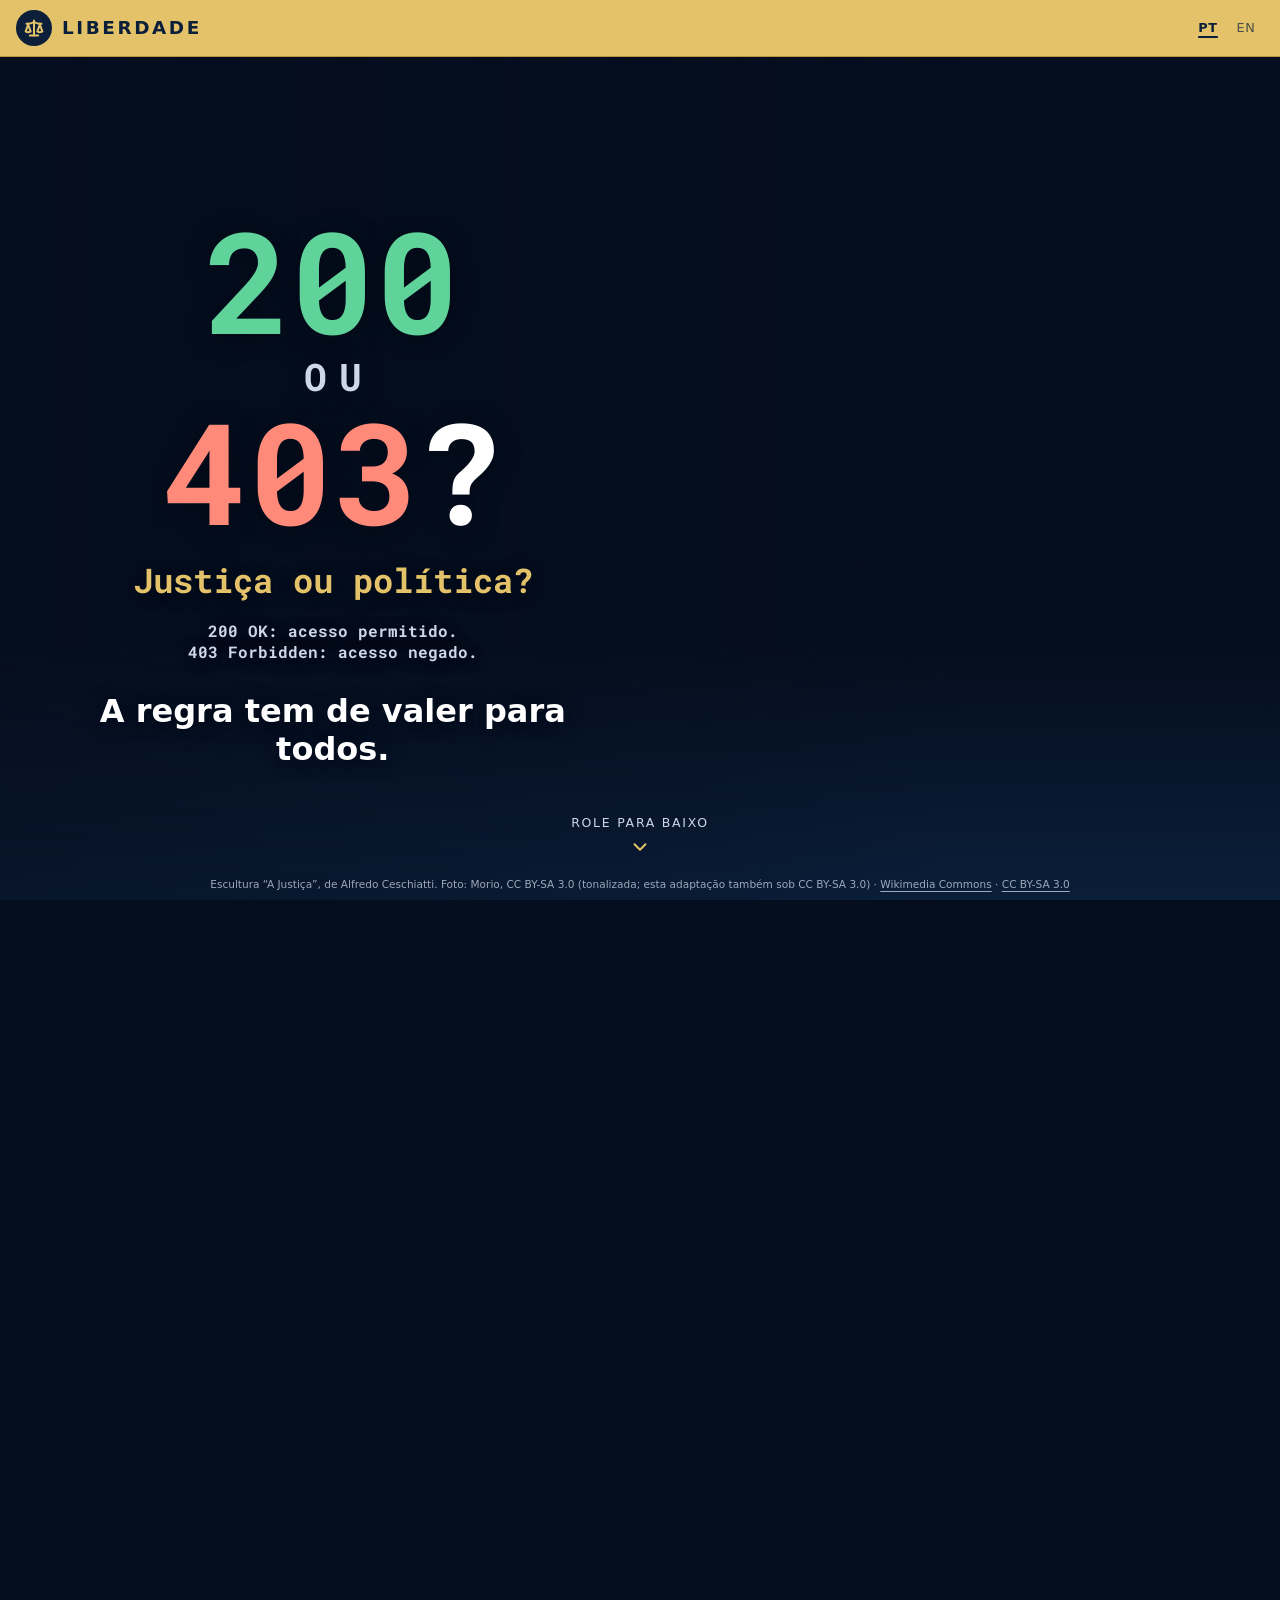
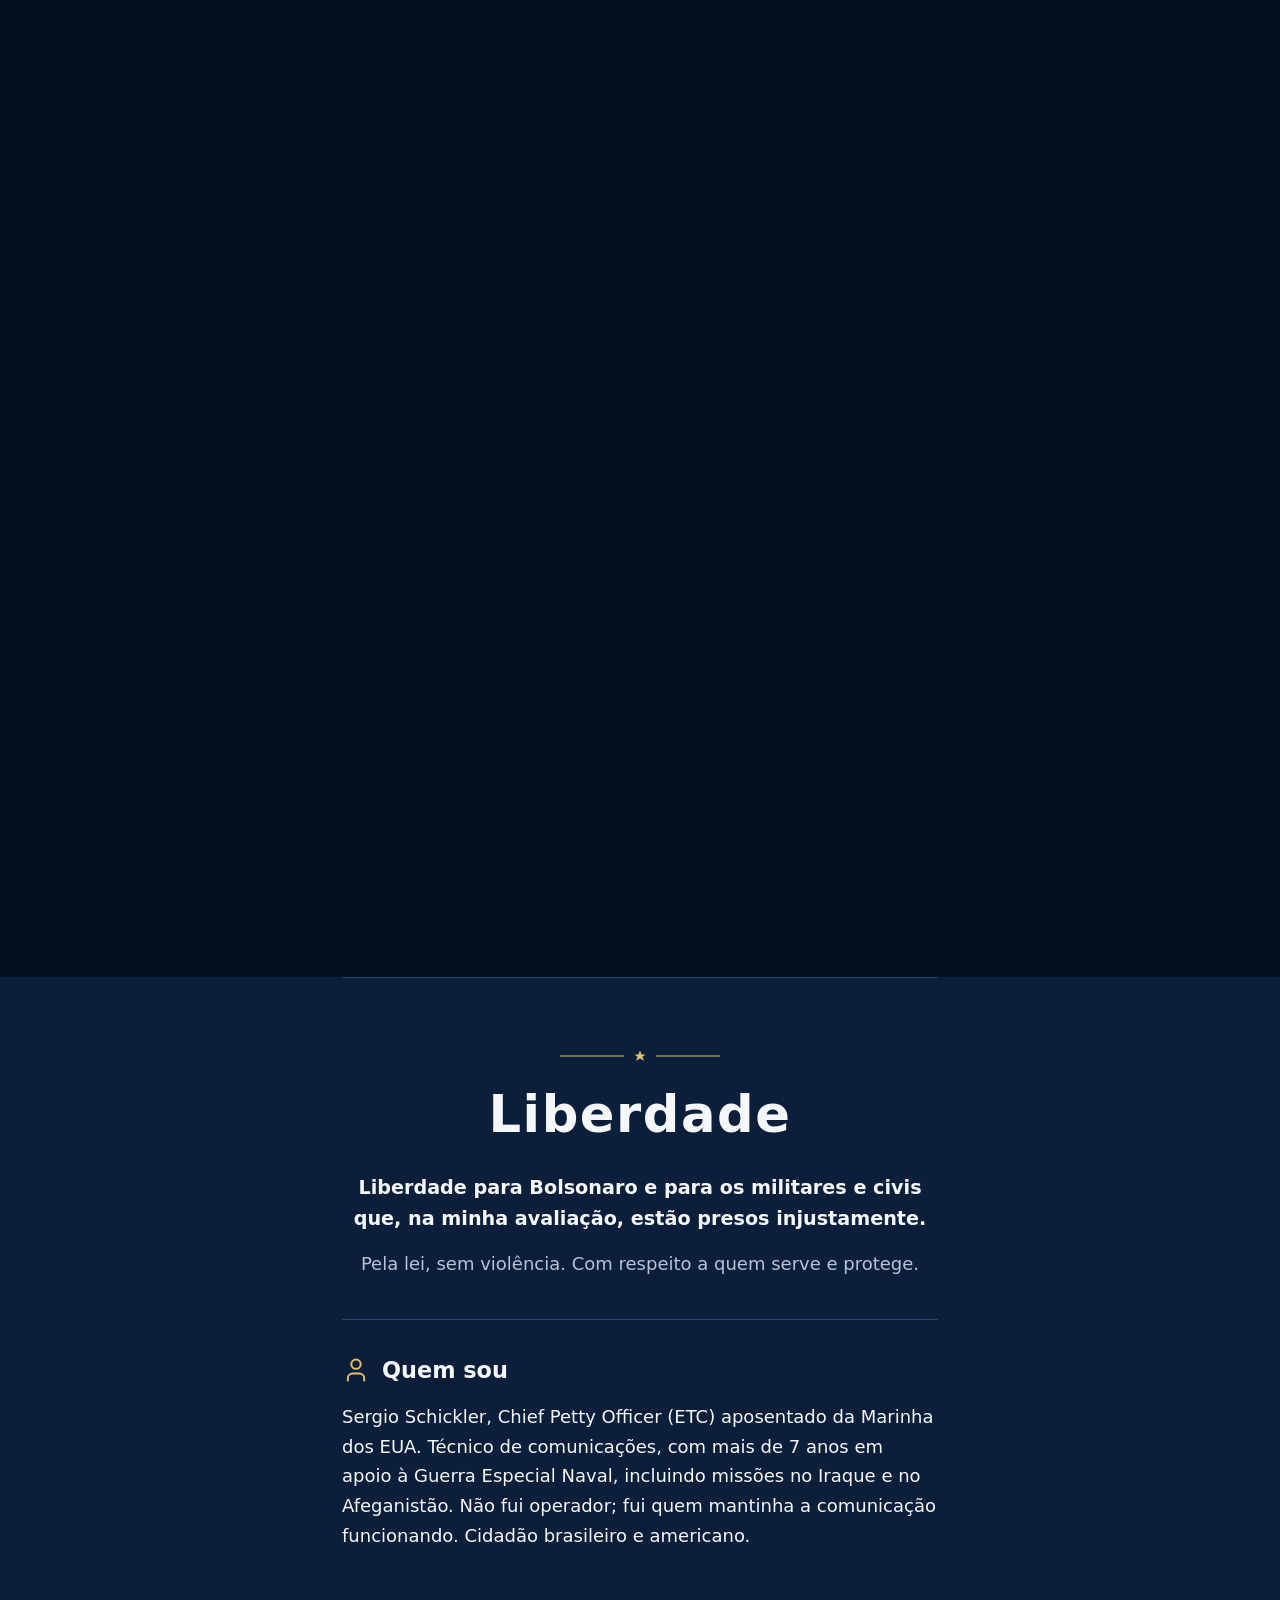
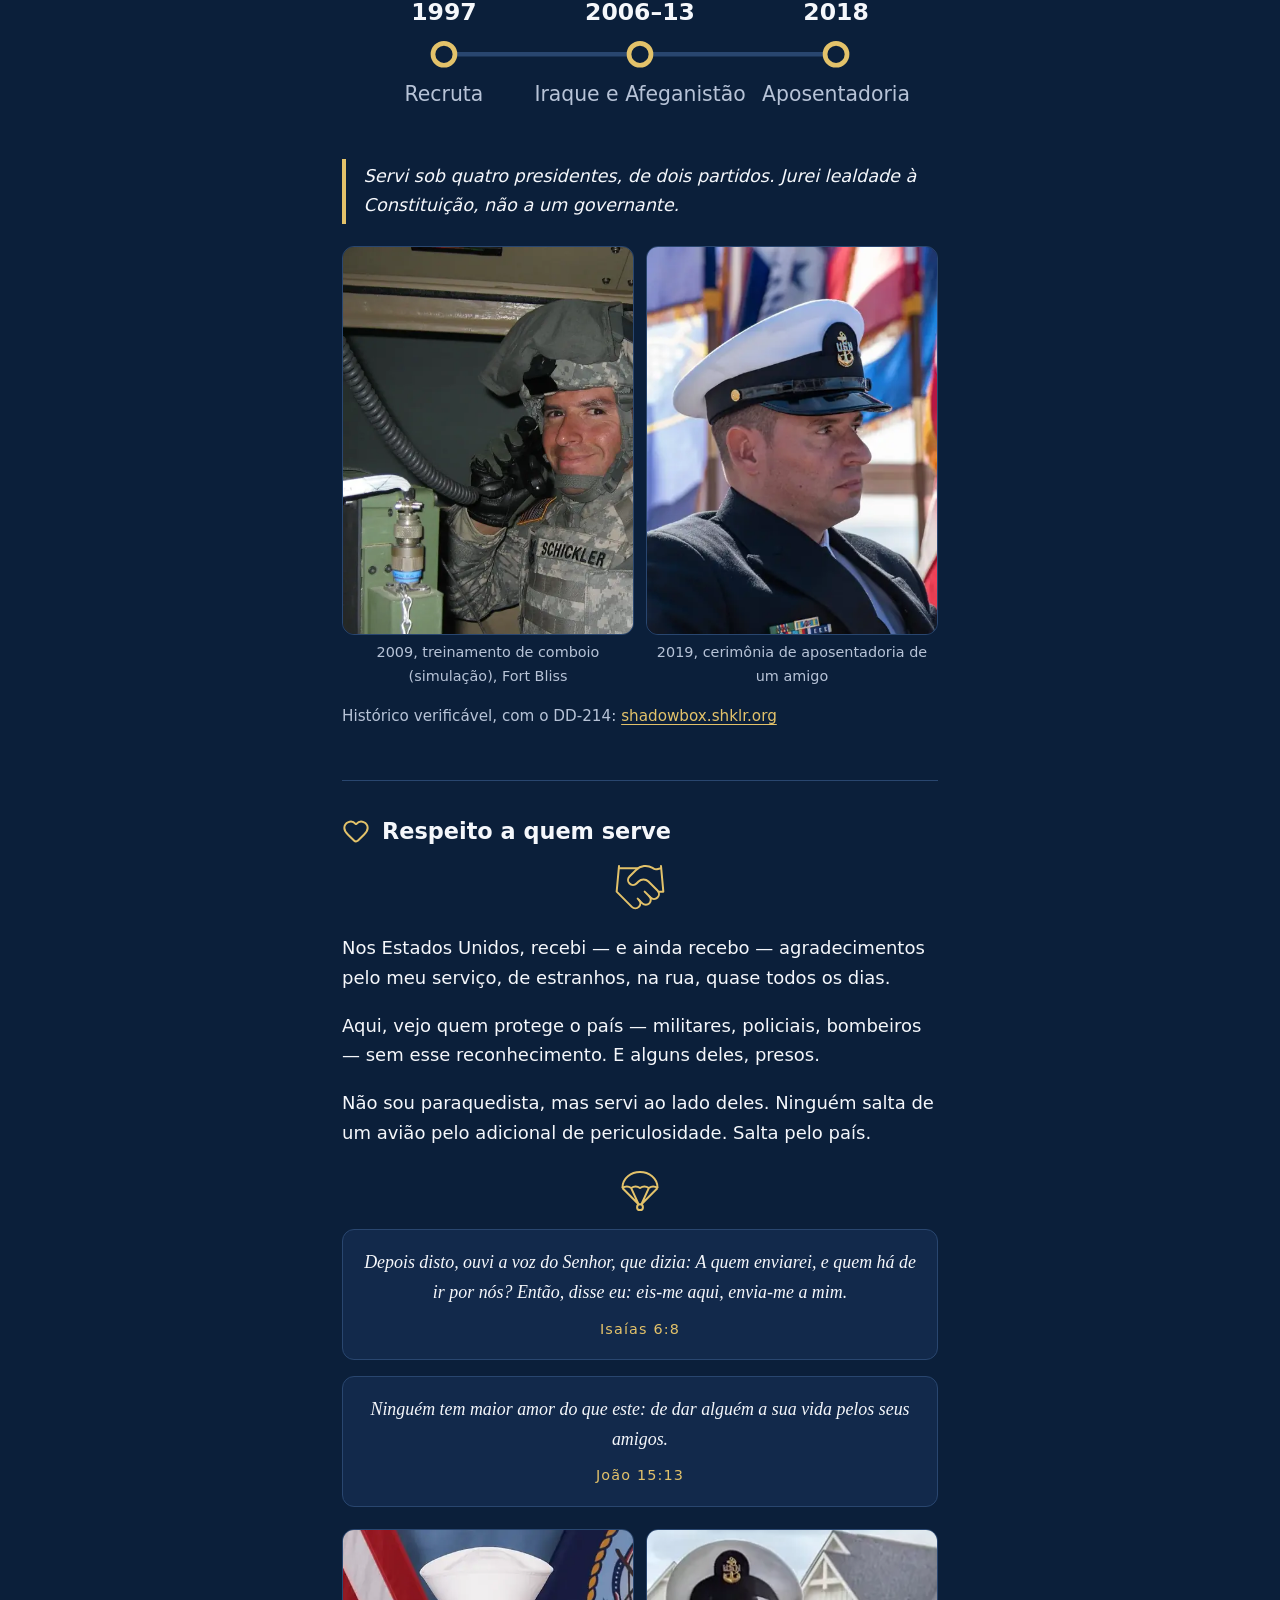
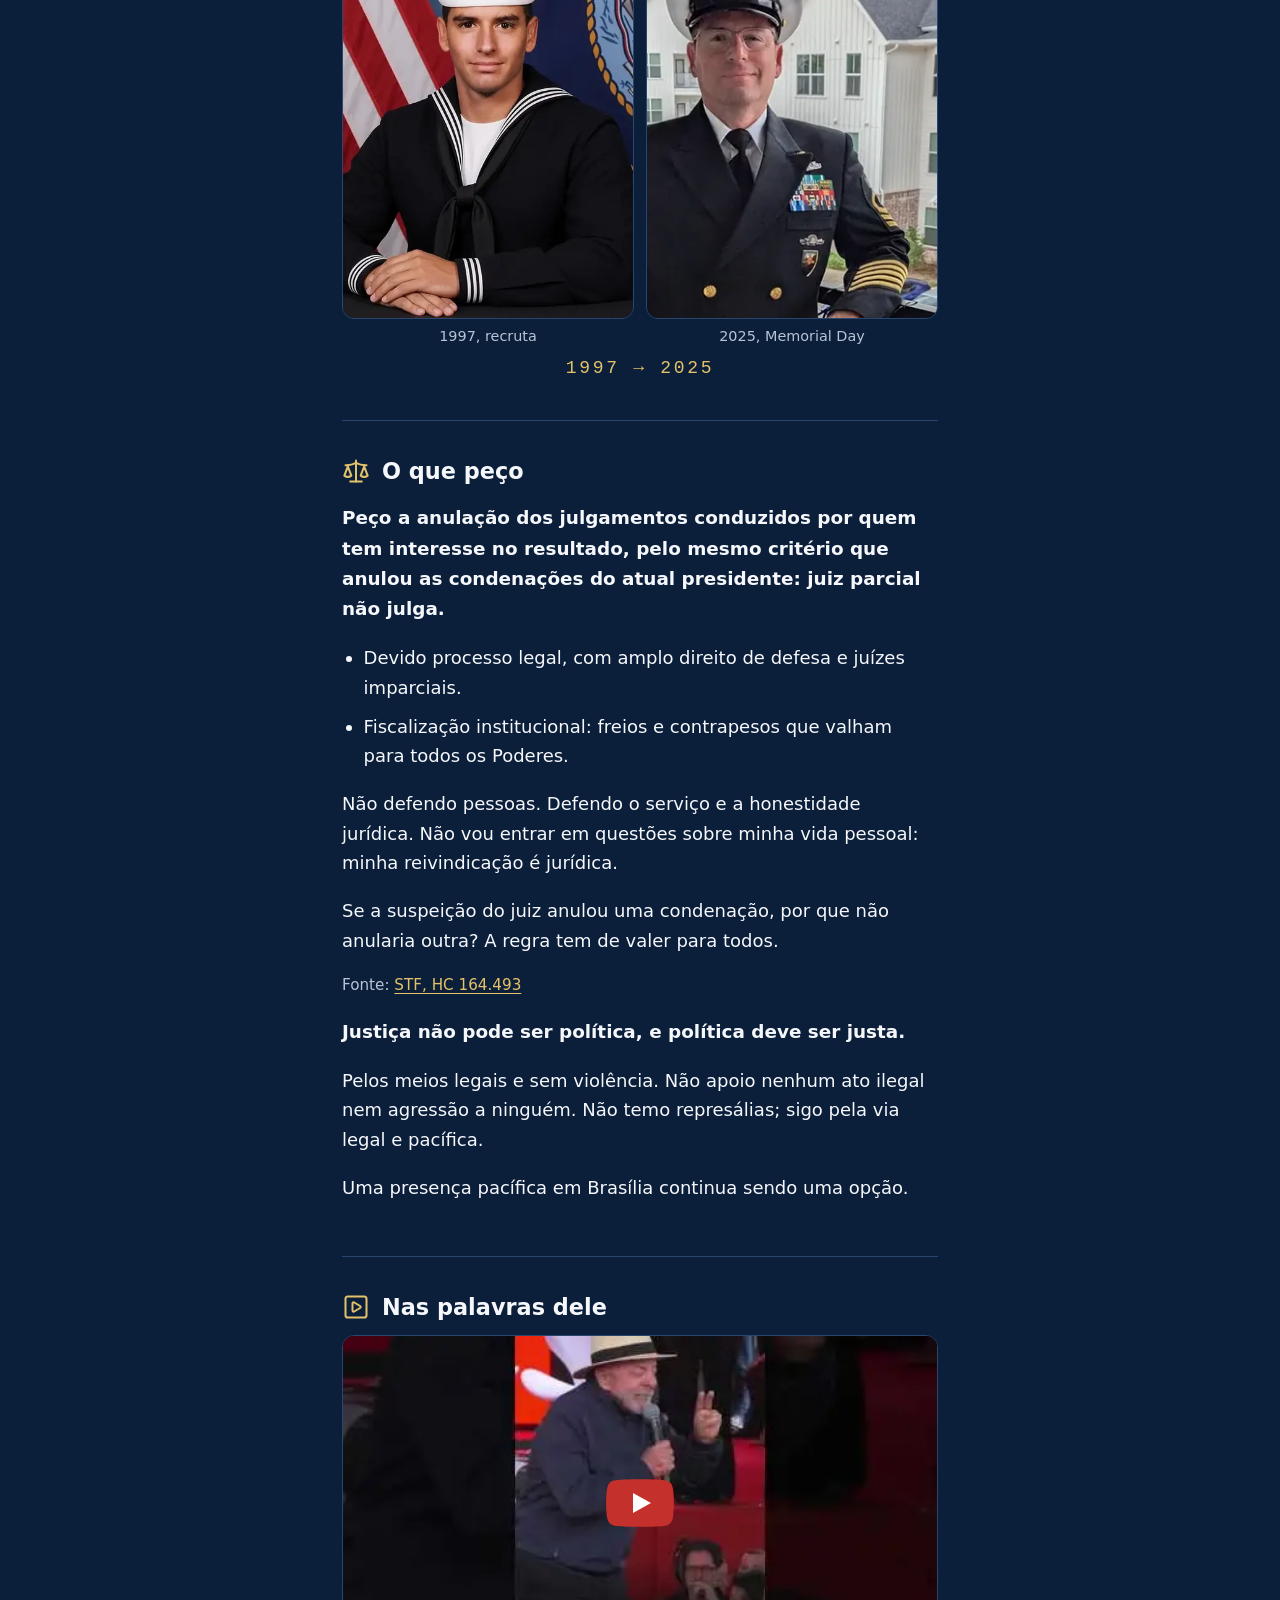
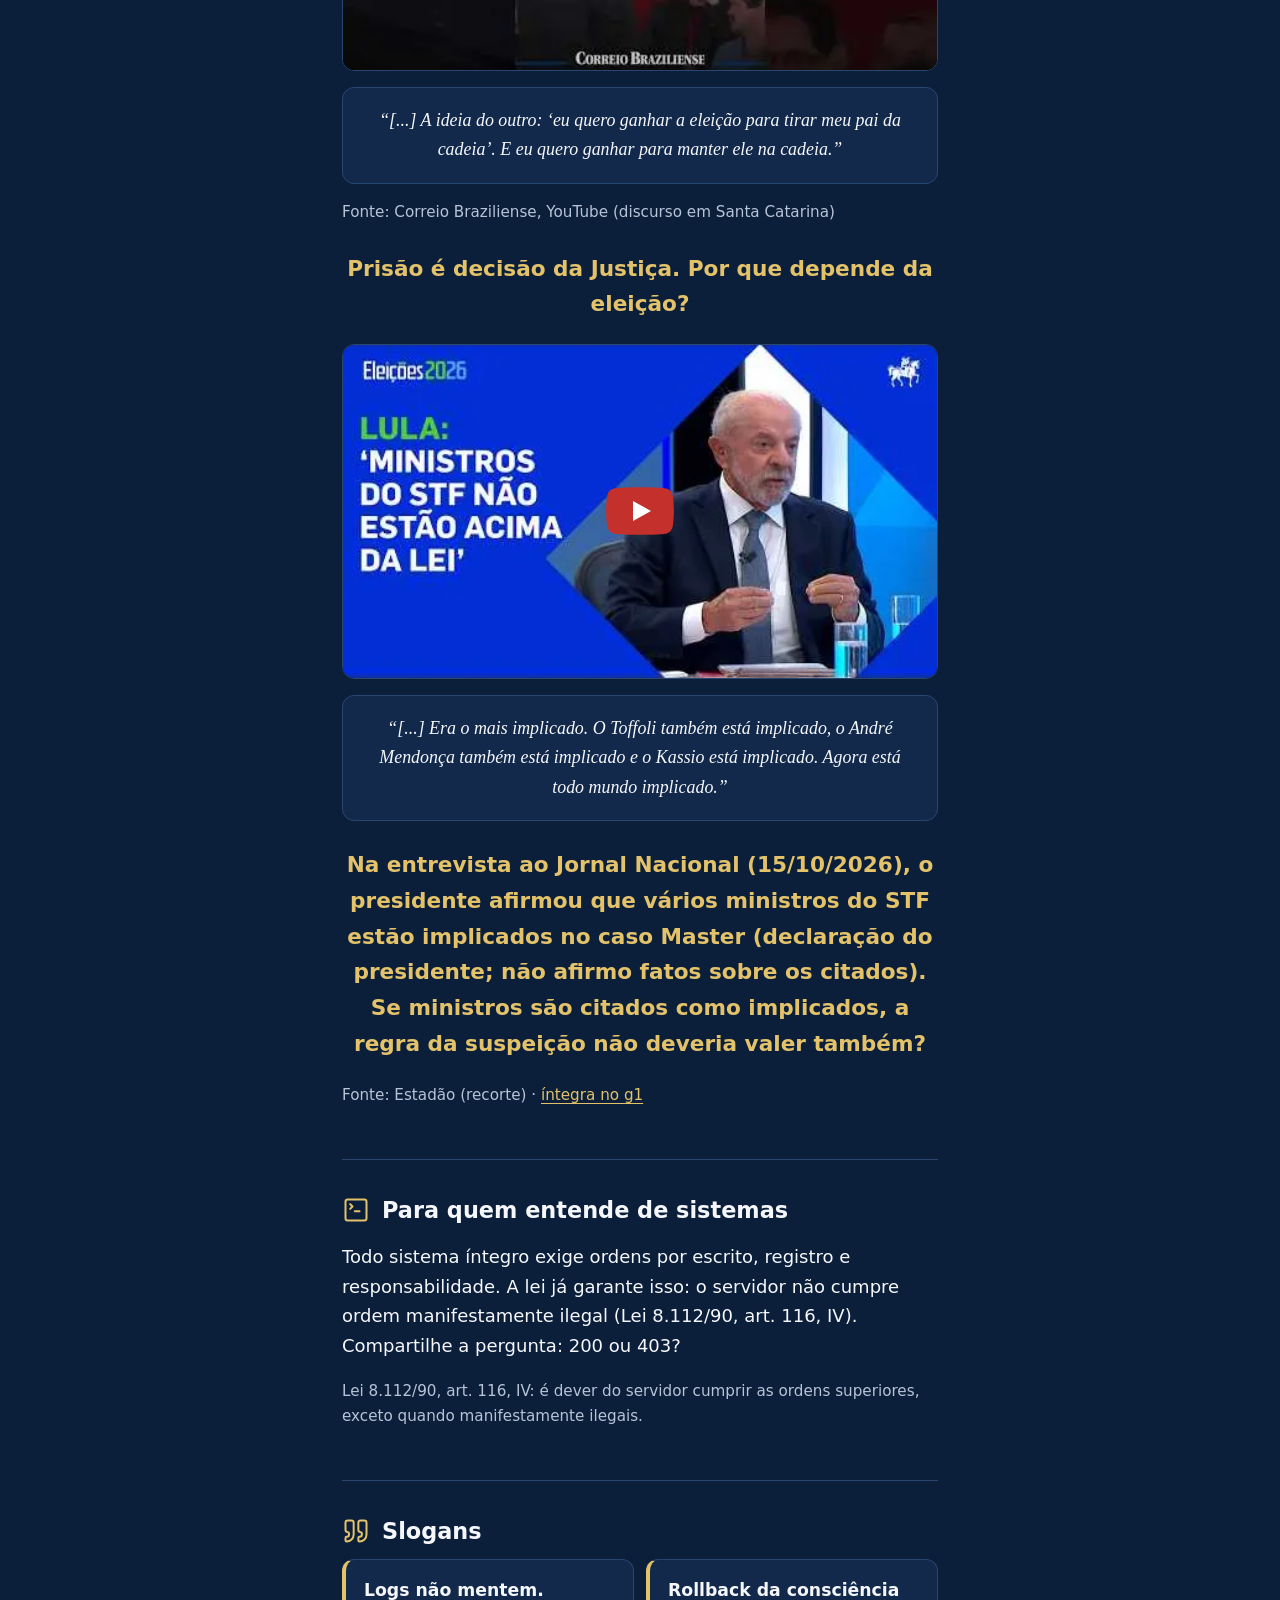
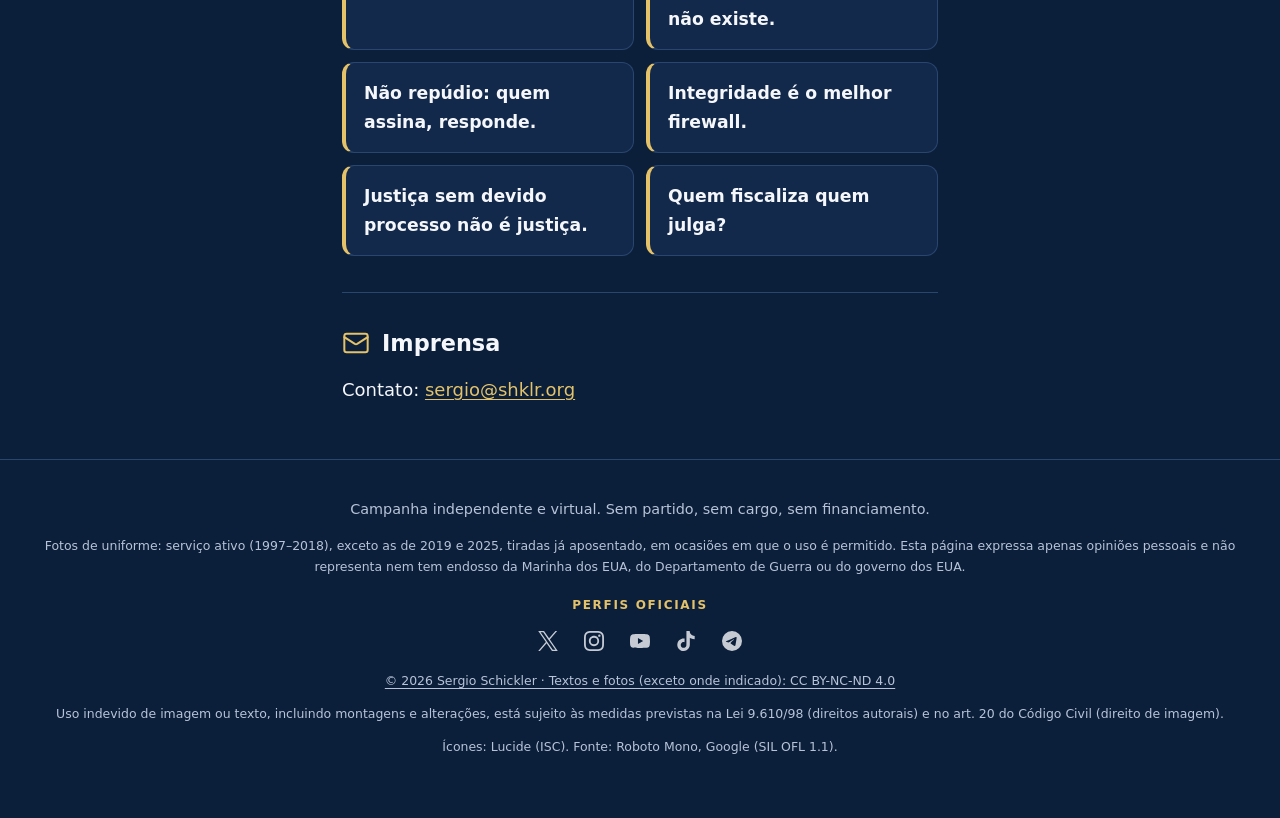
==== commit 8413d29e: "Disclaimer: Department of War only" ====
--- a/index.html
+++ b/index.html
@@ -241,7 +241,7 @@
 <p data-html data-pt="Contato: &lt;a href=&quot;mailto:sergio@shklr.org&quot;&gt;sergio@shklr.org&lt;/a&gt;" data-en="Contact: &lt;a href=&quot;mailto:sergio@shklr.org&quot;&gt;sergio@shklr.org&lt;/a&gt;">Contato: <a href="mailto:sergio@shklr.org">sergio@shklr.org</a></p>
 </section>
 </main>
-<footer><p data-pt="Campanha independente e virtual. Sem partido, sem cargo, sem financiamento." data-en="Independent, virtual campaign. No party, no office, no funding.">Campanha independente e virtual. Sem partido, sem cargo, sem financiamento.</p><p class="lic" data-pt="Fotos de uniforme: serviço ativo (1997–2018), exceto as de 2019 e 2025, tiradas já aposentado, em ocasiões em que o uso é permitido. Esta página expressa apenas opiniões pessoais e não representa nem tem endosso da Marinha dos EUA, do Departamento de Defesa (Departamento de Guerra) ou do governo dos EUA." data-en="Uniform photos: active service (1997–2018), except those from 2019 and 2025, taken in retirement on occasions when wear is permitted. This page reflects personal views only and is not endorsed by the U.S. Navy, the Department of Defense (Department of War), or the U.S. Government.">Fotos de uniforme: serviço ativo (1997–2018), exceto as de 2019 e 2025, tiradas já aposentado, em ocasiões em que o uso é permitido. Esta página expressa apenas opiniões pessoais e não representa nem tem endosso da Marinha dos EUA, do Departamento de Defesa (Departamento de Guerra) ou do governo dos EUA.</p><div class="social"><p class="social-h" data-pt="Perfis oficiais" data-en="Official profiles">Perfis oficiais</p><div class="social-row"><a href="https://x.com/sergioshklr" rel="me noopener" target="_blank" aria-label="X (@sergioshklr)" title="X"><svg viewBox="0 0 24 24" aria-hidden="true" focusable="false"><path d="M14.234 10.162 22.977 0h-2.072l-7.591 8.824L7.251 0H.258l9.168 13.343L.258 24H2.33l8.016-9.318L16.749 24h6.993zm-2.837 3.299-.929-1.329L3.076 1.56h3.182l5.965 8.532.929 1.329 7.754 11.09h-3.182z"/></svg></a><a href="https://www.instagram.com/sergio.shklr" rel="me noopener" target="_blank" aria-label="Instagram (@sergio.shklr)" title="Instagram"><svg viewBox="0 0 24 24" aria-hidden="true" focusable="false"><path d="M7.0301.084c-1.2768.0602-2.1487.264-2.911.5634-.7888.3075-1.4575.72-2.1228 1.3877-.6652.6677-1.075 1.3368-1.3802 2.127-.2954.7638-.4956 1.6365-.552 2.914-.0564 1.2775-.0689 1.6882-.0626 4.947.0062 3.2586.0206 3.6671.0825 4.9473.061 1.2765.264 2.1482.5635 2.9107.308.7889.72 1.4573 1.388 2.1228.6679.6655 1.3365 1.0743 2.1285 1.38.7632.295 1.6361.4961 2.9134.552 1.2773.056 1.6884.069 4.9462.0627 3.2578-.0062 3.668-.0207 4.9478-.0814 1.28-.0607 2.147-.2652 2.9098-.5633.7889-.3086 1.4578-.72 2.1228-1.3881.665-.6682 1.0745-1.3378 1.3795-2.1284.2957-.7632.4966-1.636.552-2.9124.056-1.2809.0692-1.6898.063-4.948-.0063-3.2583-.021-3.6668-.0817-4.9465-.0607-1.2797-.264-2.1487-.5633-2.9117-.3084-.7889-.72-1.4568-1.3876-2.1228C21.2982 1.33 20.628.9208 19.8378.6165 19.074.321 18.2017.1197 16.9244.0645 15.6471.0093 15.236-.005 11.977.0014 8.718.0076 8.31.0215 7.0301.0839m.1402 21.6932c-1.17-.0509-1.8053-.2453-2.2287-.408-.5606-.216-.96-.4771-1.3819-.895-.422-.4178-.6811-.8186-.9-1.378-.1644-.4234-.3624-1.058-.4171-2.228-.0595-1.2645-.072-1.6442-.079-4.848-.007-3.2037.0053-3.583.0607-4.848.05-1.169.2456-1.805.408-2.2282.216-.5613.4762-.96.895-1.3816.4188-.4217.8184-.6814 1.3783-.9003.423-.1651 1.0575-.3614 2.227-.4171 1.2655-.06 1.6447-.072 4.848-.079 3.2033-.007 3.5835.005 4.8495.0608 1.169.0508 1.8053.2445 2.228.408.5608.216.96.4754 1.3816.895.4217.4194.6816.8176.9005 1.3787.1653.4217.3617 1.056.4169 2.2263.0602 1.2655.0739 1.645.0796 4.848.0058 3.203-.0055 3.5834-.061 4.848-.051 1.17-.245 1.8055-.408 2.2294-.216.5604-.4763.96-.8954 1.3814-.419.4215-.8181.6811-1.3783.9-.4224.1649-1.0577.3617-2.2262.4174-1.2656.0595-1.6448.072-4.8493.079-3.2045.007-3.5825-.006-4.848-.0608M16.953 5.5864A1.44 1.44 0 1 0 18.39 4.144a1.44 1.44 0 0 0-1.437 1.4424M5.8385 12.012c.0067 3.4032 2.7706 6.1557 6.173 6.1493 3.4026-.0065 6.157-2.7701 6.1506-6.1733-.0065-3.4032-2.771-6.1565-6.174-6.1498-3.403.0067-6.156 2.771-6.1496 6.1738M8 12.0077a4 4 0 1 1 4.008 3.9921A3.9996 3.9996 0 0 1 8 12.0077"/></svg></a><a href="https://www.youtube.com/@sergioshklr" rel="me noopener" target="_blank" aria-label="YouTube (@sergioshklr)" title="YouTube"><svg viewBox="0 0 24 24" aria-hidden="true" focusable="false"><path d="M23.498 6.186a3.016 3.016 0 0 0-2.122-2.136C19.505 3.545 12 3.545 12 3.545s-7.505 0-9.377.505A3.017 3.017 0 0 0 .502 6.186C0 8.07 0 12 0 12s0 3.93.502 5.814a3.016 3.016 0 0 0 2.122 2.136c1.871.505 9.376.505 9.376.505s7.505 0 9.377-.505a3.015 3.015 0 0 0 2.122-2.136C24 15.93 24 12 24 12s0-3.93-.502-5.814zM9.545 15.568V8.432L15.818 12l-6.273 3.568z"/></svg></a><a href="https://www.tiktok.com/@sergioshklr" rel="me noopener" target="_blank" aria-label="TikTok (@sergioshklr)" title="TikTok"><svg viewBox="0 0 24 24" aria-hidden="true" focusable="false"><path d="M12.525.02c1.31-.02 2.61-.01 3.91-.02.08 1.53.63 3.09 1.75 4.17 1.12 1.11 2.7 1.62 4.24 1.79v4.03c-1.44-.05-2.89-.35-4.2-.97-.57-.26-1.1-.59-1.62-.93-.01 2.92.01 5.84-.02 8.75-.08 1.4-.54 2.79-1.35 3.94-1.31 1.92-3.58 3.17-5.91 3.21-1.43.08-2.86-.31-4.08-1.03-2.02-1.19-3.44-3.37-3.65-5.71-.02-.5-.03-1-.01-1.49.18-1.9 1.12-3.72 2.58-4.96 1.66-1.44 3.98-2.13 6.15-1.72.02 1.48-.04 2.96-.04 4.44-.99-.32-2.15-.23-3.02.37-.63.41-1.11 1.04-1.36 1.75-.21.51-.15 1.07-.14 1.61.24 1.64 1.82 3.02 3.5 2.87 1.12-.01 2.19-.66 2.77-1.61.19-.33.4-.67.41-1.06.1-1.79.06-3.57.07-5.36.01-4.03-.01-8.05.02-12.07z"/></svg></a><a href="https://t.me/sergioshklr" rel="me noopener" target="_blank" aria-label="Telegram (@sergioshklr)" title="Telegram"><svg viewBox="0 0 24 24" aria-hidden="true" focusable="false"><path d="M11.944 0A12 12 0 0 0 0 12a12 12 0 0 0 12 12 12 12 0 0 0 12-12A12 12 0 0 0 12 0a12 12 0 0 0-.056 0zm4.962 7.224c.1-.002.321.023.465.14a.506.506 0 0 1 .171.325c.016.093.036.306.02.472-.18 1.898-.962 6.502-1.36 8.627-.168.9-.499 1.201-.82 1.23-.696.065-1.225-.46-1.9-.902-1.056-.693-1.653-1.124-2.678-1.8-1.185-.78-.417-1.21.258-1.91.177-.184 3.247-2.977 3.307-3.23.007-.032.014-.15-.056-.212s-.174-.041-.249-.024c-.106.024-1.793 1.14-5.061 3.345-.48.33-.913.49-1.302.48-.428-.008-1.252-.241-1.865-.44-.752-.245-1.349-.374-1.297-.789.027-.216.325-.437.893-.663 3.498-1.524 5.83-2.529 6.998-3.014 3.332-1.386 4.025-1.627 4.476-1.635z"/></svg></a></div></div><p class="lic"><a href="https://creativecommons.org/licenses/by-nc-nd/4.0/" rel="license noopener"><span data-pt="© 2026 Sergio Schickler · Textos e fotos (exceto onde indicado): CC BY-NC-ND 4.0" data-en="© 2026 Sergio Schickler · Text and photos (unless otherwise noted): CC BY-NC-ND 4.0">© 2026 Sergio Schickler · Textos e fotos (exceto onde indicado): CC BY-NC-ND 4.0</span></a></p><p class="lic" data-pt="Uso indevido de imagem ou texto, incluindo montagens e alterações, está sujeito às medidas previstas na Lei 9.610/98 (direitos autorais) e no art. 20 do Código Civil (direito de imagem)." data-en="Misuse of images or text, including edits or alterations, may be subject to legal action under Brazilian copyright law (Law 9.610/98) and image rights (Civil Code, art. 20).">Uso indevido de imagem ou texto, incluindo montagens e alterações, está sujeito às medidas previstas na Lei 9.610/98 (direitos autorais) e no art. 20 do Código Civil (direito de imagem).</p><p class="lic" data-pt="Ícones: Lucide (ISC). Fonte: Roboto Mono, Google (SIL OFL 1.1)." data-en="Icons: Lucide (ISC). Font: Roboto Mono, Google (SIL OFL 1.1).">Ícones: Lucide (ISC). Fonte: Roboto Mono, Google (SIL OFL 1.1).</p></footer>
+<footer><p data-pt="Campanha independente e virtual. Sem partido, sem cargo, sem financiamento." data-en="Independent, virtual campaign. No party, no office, no funding.">Campanha independente e virtual. Sem partido, sem cargo, sem financiamento.</p><p class="lic" data-pt="Fotos de uniforme: serviço ativo (1997–2018), exceto as de 2019 e 2025, tiradas já aposentado, em ocasiões em que o uso é permitido. Esta página expressa apenas opiniões pessoais e não representa nem tem endosso da Marinha dos EUA, do Departamento de Guerra ou do governo dos EUA." data-en="Uniform photos: active service (1997–2018), except those from 2019 and 2025, taken in retirement on occasions when wear is permitted. This page reflects personal views only and is not endorsed by the U.S. Navy, the Department of War, or the U.S. Government.">Fotos de uniforme: serviço ativo (1997–2018), exceto as de 2019 e 2025, tiradas já aposentado, em ocasiões em que o uso é permitido. Esta página expressa apenas opiniões pessoais e não representa nem tem endosso da Marinha dos EUA, do Departamento de Guerra ou do governo dos EUA.</p><div class="social"><p class="social-h" data-pt="Perfis oficiais" data-en="Official profiles">Perfis oficiais</p><div class="social-row"><a href="https://x.com/sergioshklr" rel="me noopener" target="_blank" aria-label="X (@sergioshklr)" title="X"><svg viewBox="0 0 24 24" aria-hidden="true" focusable="false"><path d="M14.234 10.162 22.977 0h-2.072l-7.591 8.824L7.251 0H.258l9.168 13.343L.258 24H2.33l8.016-9.318L16.749 24h6.993zm-2.837 3.299-.929-1.329L3.076 1.56h3.182l5.965 8.532.929 1.329 7.754 11.09h-3.182z"/></svg></a><a href="https://www.instagram.com/sergio.shklr" rel="me noopener" target="_blank" aria-label="Instagram (@sergio.shklr)" title="Instagram"><svg viewBox="0 0 24 24" aria-hidden="true" focusable="false"><path d="M7.0301.084c-1.2768.0602-2.1487.264-2.911.5634-.7888.3075-1.4575.72-2.1228 1.3877-.6652.6677-1.075 1.3368-1.3802 2.127-.2954.7638-.4956 1.6365-.552 2.914-.0564 1.2775-.0689 1.6882-.0626 4.947.0062 3.2586.0206 3.6671.0825 4.9473.061 1.2765.264 2.1482.5635 2.9107.308.7889.72 1.4573 1.388 2.1228.6679.6655 1.3365 1.0743 2.1285 1.38.7632.295 1.6361.4961 2.9134.552 1.2773.056 1.6884.069 4.9462.0627 3.2578-.0062 3.668-.0207 4.9478-.0814 1.28-.0607 2.147-.2652 2.9098-.5633.7889-.3086 1.4578-.72 2.1228-1.3881.665-.6682 1.0745-1.3378 1.3795-2.1284.2957-.7632.4966-1.636.552-2.9124.056-1.2809.0692-1.6898.063-4.948-.0063-3.2583-.021-3.6668-.0817-4.9465-.0607-1.2797-.264-2.1487-.5633-2.9117-.3084-.7889-.72-1.4568-1.3876-2.1228C21.2982 1.33 20.628.9208 19.8378.6165 19.074.321 18.2017.1197 16.9244.0645 15.6471.0093 15.236-.005 11.977.0014 8.718.0076 8.31.0215 7.0301.0839m.1402 21.6932c-1.17-.0509-1.8053-.2453-2.2287-.408-.5606-.216-.96-.4771-1.3819-.895-.422-.4178-.6811-.8186-.9-1.378-.1644-.4234-.3624-1.058-.4171-2.228-.0595-1.2645-.072-1.6442-.079-4.848-.007-3.2037.0053-3.583.0607-4.848.05-1.169.2456-1.805.408-2.2282.216-.5613.4762-.96.895-1.3816.4188-.4217.8184-.6814 1.3783-.9003.423-.1651 1.0575-.3614 2.227-.4171 1.2655-.06 1.6447-.072 4.848-.079 3.2033-.007 3.5835.005 4.8495.0608 1.169.0508 1.8053.2445 2.228.408.5608.216.96.4754 1.3816.895.4217.4194.6816.8176.9005 1.3787.1653.4217.3617 1.056.4169 2.2263.0602 1.2655.0739 1.645.0796 4.848.0058 3.203-.0055 3.5834-.061 4.848-.051 1.17-.245 1.8055-.408 2.2294-.216.5604-.4763.96-.8954 1.3814-.419.4215-.8181.6811-1.3783.9-.4224.1649-1.0577.3617-2.2262.4174-1.2656.0595-1.6448.072-4.8493.079-3.2045.007-3.5825-.006-4.848-.0608M16.953 5.5864A1.44 1.44 0 1 0 18.39 4.144a1.44 1.44 0 0 0-1.437 1.4424M5.8385 12.012c.0067 3.4032 2.7706 6.1557 6.173 6.1493 3.4026-.0065 6.157-2.7701 6.1506-6.1733-.0065-3.4032-2.771-6.1565-6.174-6.1498-3.403.0067-6.156 2.771-6.1496 6.1738M8 12.0077a4 4 0 1 1 4.008 3.9921A3.9996 3.9996 0 0 1 8 12.0077"/></svg></a><a href="https://www.youtube.com/@sergioshklr" rel="me noopener" target="_blank" aria-label="YouTube (@sergioshklr)" title="YouTube"><svg viewBox="0 0 24 24" aria-hidden="true" focusable="false"><path d="M23.498 6.186a3.016 3.016 0 0 0-2.122-2.136C19.505 3.545 12 3.545 12 3.545s-7.505 0-9.377.505A3.017 3.017 0 0 0 .502 6.186C0 8.07 0 12 0 12s0 3.93.502 5.814a3.016 3.016 0 0 0 2.122 2.136c1.871.505 9.376.505 9.376.505s7.505 0 9.377-.505a3.015 3.015 0 0 0 2.122-2.136C24 15.93 24 12 24 12s0-3.93-.502-5.814zM9.545 15.568V8.432L15.818 12l-6.273 3.568z"/></svg></a><a href="https://www.tiktok.com/@sergioshklr" rel="me noopener" target="_blank" aria-label="TikTok (@sergioshklr)" title="TikTok"><svg viewBox="0 0 24 24" aria-hidden="true" focusable="false"><path d="M12.525.02c1.31-.02 2.61-.01 3.91-.02.08 1.53.63 3.09 1.75 4.17 1.12 1.11 2.7 1.62 4.24 1.79v4.03c-1.44-.05-2.89-.35-4.2-.97-.57-.26-1.1-.59-1.62-.93-.01 2.92.01 5.84-.02 8.75-.08 1.4-.54 2.79-1.35 3.94-1.31 1.92-3.58 3.17-5.91 3.21-1.43.08-2.86-.31-4.08-1.03-2.02-1.19-3.44-3.37-3.65-5.71-.02-.5-.03-1-.01-1.49.18-1.9 1.12-3.72 2.58-4.96 1.66-1.44 3.98-2.13 6.15-1.72.02 1.48-.04 2.96-.04 4.44-.99-.32-2.15-.23-3.02.37-.63.41-1.11 1.04-1.36 1.75-.21.51-.15 1.07-.14 1.61.24 1.64 1.82 3.02 3.5 2.87 1.12-.01 2.19-.66 2.77-1.61.19-.33.4-.67.41-1.06.1-1.79.06-3.57.07-5.36.01-4.03-.01-8.05.02-12.07z"/></svg></a><a href="https://t.me/sergioshklr" rel="me noopener" target="_blank" aria-label="Telegram (@sergioshklr)" title="Telegram"><svg viewBox="0 0 24 24" aria-hidden="true" focusable="false"><path d="M11.944 0A12 12 0 0 0 0 12a12 12 0 0 0 12 12 12 12 0 0 0 12-12A12 12 0 0 0 12 0a12 12 0 0 0-.056 0zm4.962 7.224c.1-.002.321.023.465.14a.506.506 0 0 1 .171.325c.016.093.036.306.02.472-.18 1.898-.962 6.502-1.36 8.627-.168.9-.499 1.201-.82 1.23-.696.065-1.225-.46-1.9-.902-1.056-.693-1.653-1.124-2.678-1.8-1.185-.78-.417-1.21.258-1.91.177-.184 3.247-2.977 3.307-3.23.007-.032.014-.15-.056-.212s-.174-.041-.249-.024c-.106.024-1.793 1.14-5.061 3.345-.48.33-.913.49-1.302.48-.428-.008-1.252-.241-1.865-.44-.752-.245-1.349-.374-1.297-.789.027-.216.325-.437.893-.663 3.498-1.524 5.83-2.529 6.998-3.014 3.332-1.386 4.025-1.627 4.476-1.635z"/></svg></a></div></div><p class="lic"><a href="https://creativecommons.org/licenses/by-nc-nd/4.0/" rel="license noopener"><span data-pt="© 2026 Sergio Schickler · Textos e fotos (exceto onde indicado): CC BY-NC-ND 4.0" data-en="© 2026 Sergio Schickler · Text and photos (unless otherwise noted): CC BY-NC-ND 4.0">© 2026 Sergio Schickler · Textos e fotos (exceto onde indicado): CC BY-NC-ND 4.0</span></a></p><p class="lic" data-pt="Uso indevido de imagem ou texto, incluindo montagens e alterações, está sujeito às medidas previstas na Lei 9.610/98 (direitos autorais) e no art. 20 do Código Civil (direito de imagem)." data-en="Misuse of images or text, including edits or alterations, may be subject to legal action under Brazilian copyright law (Law 9.610/98) and image rights (Civil Code, art. 20).">Uso indevido de imagem ou texto, incluindo montagens e alterações, está sujeito às medidas previstas na Lei 9.610/98 (direitos autorais) e no art. 20 do Código Civil (direito de imagem).</p><p class="lic" data-pt="Ícones: Lucide (ISC). Fonte: Roboto Mono, Google (SIL OFL 1.1)." data-en="Icons: Lucide (ISC). Font: Roboto Mono, Google (SIL OFL 1.1).">Ícones: Lucide (ISC). Fonte: Roboto Mono, Google (SIL OFL 1.1).</p></footer>
 
 <script>
 (function(){
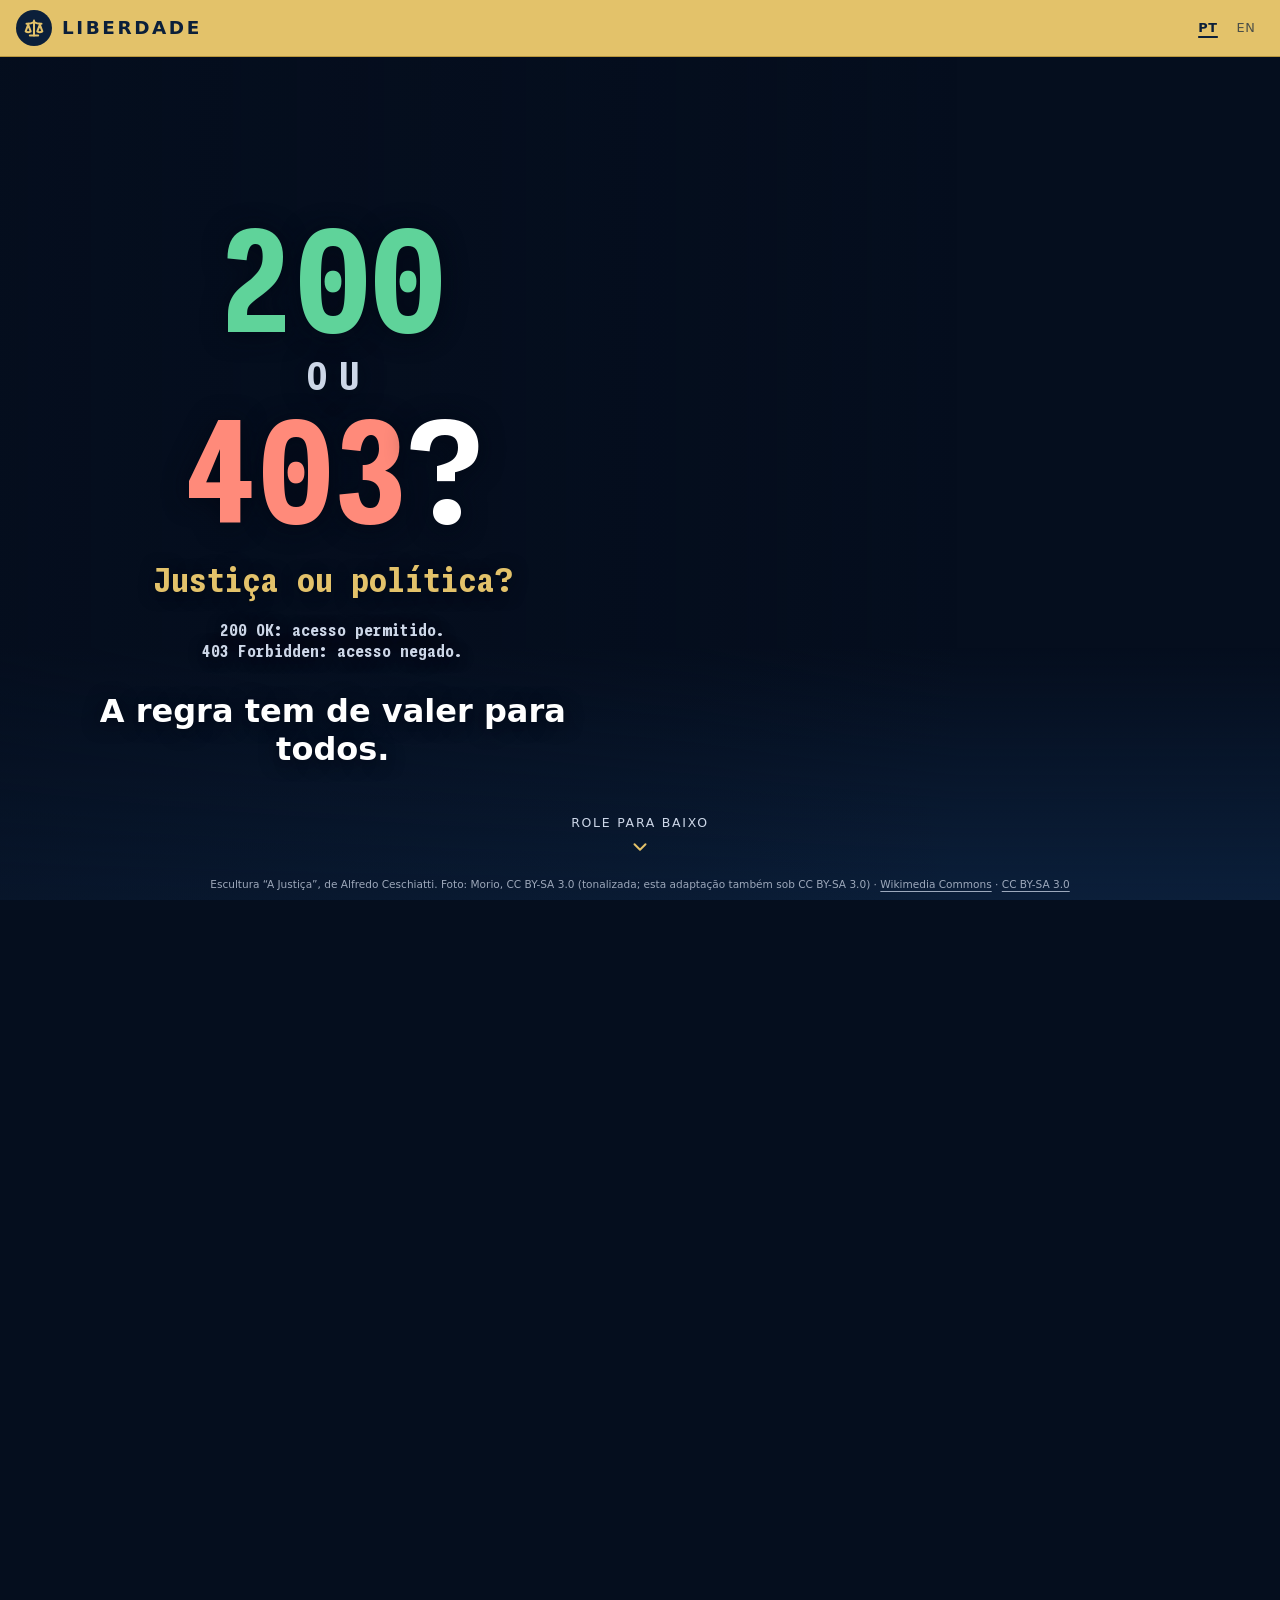
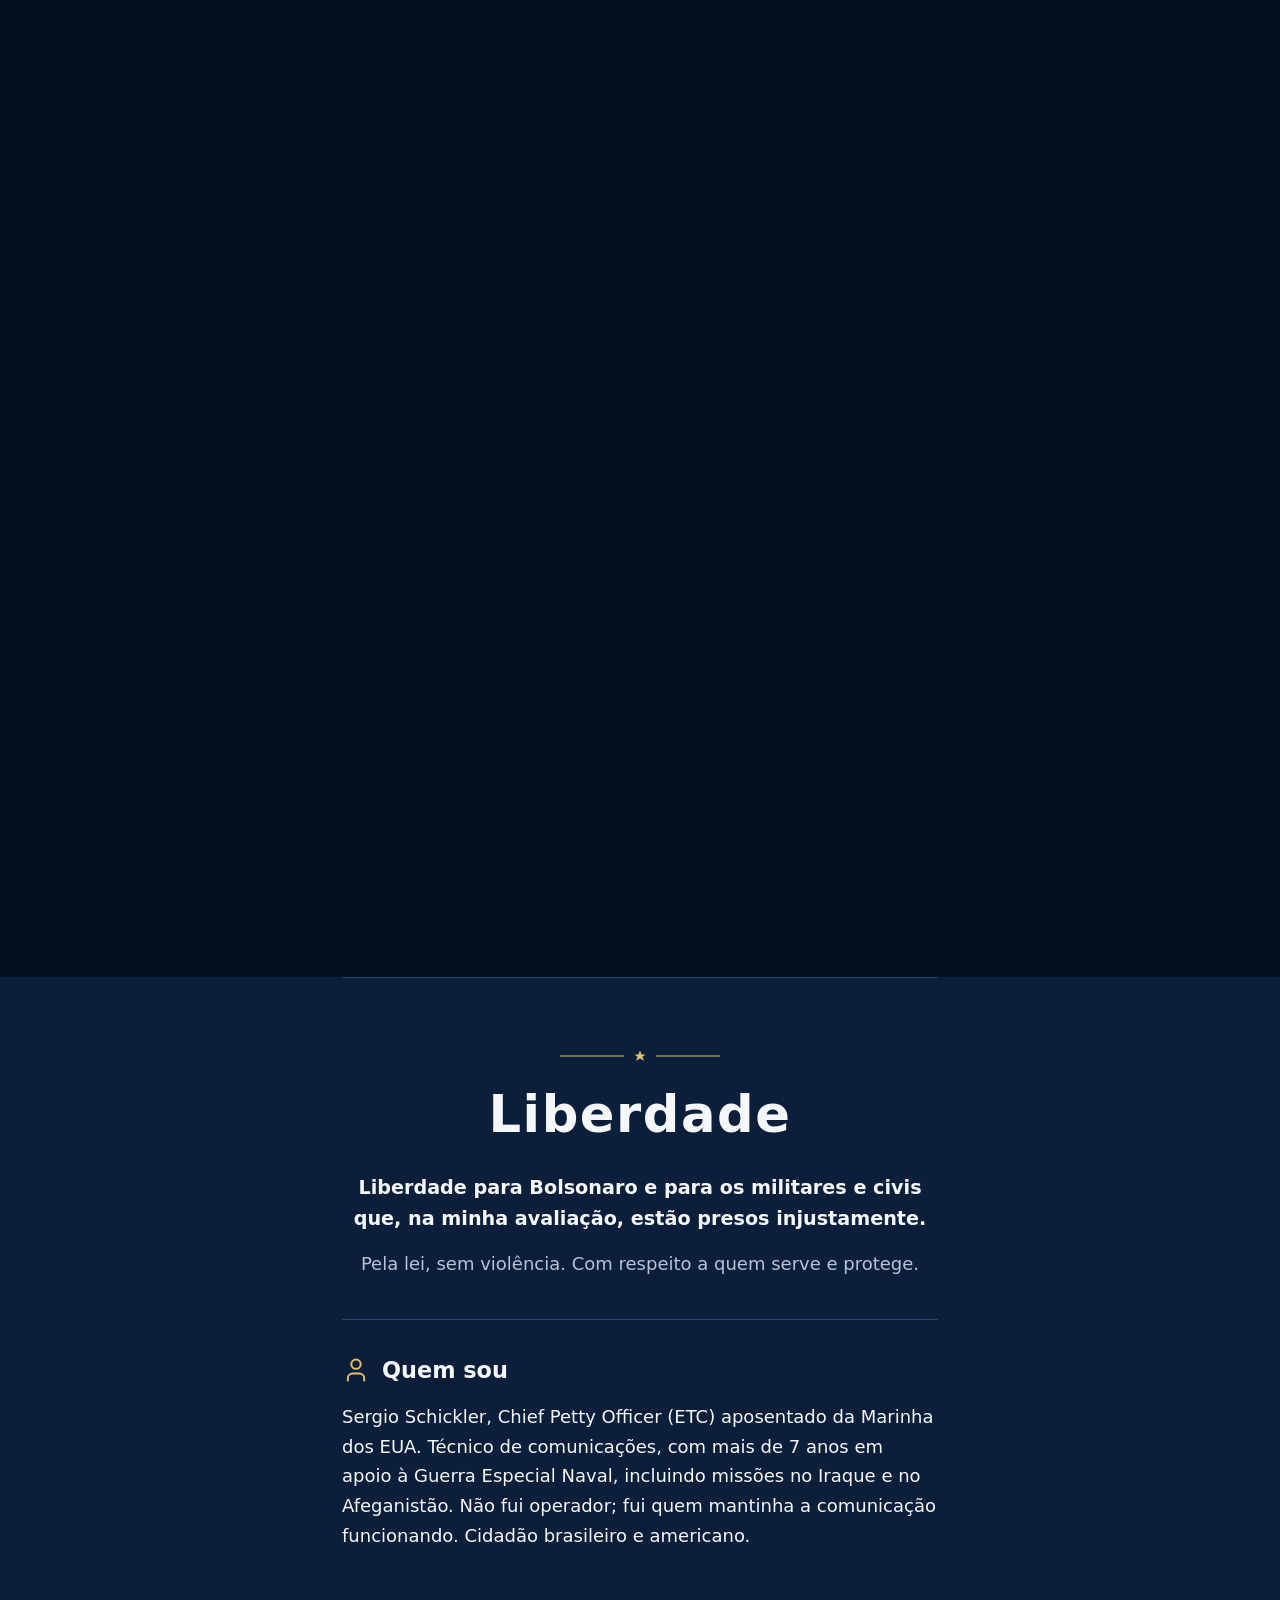
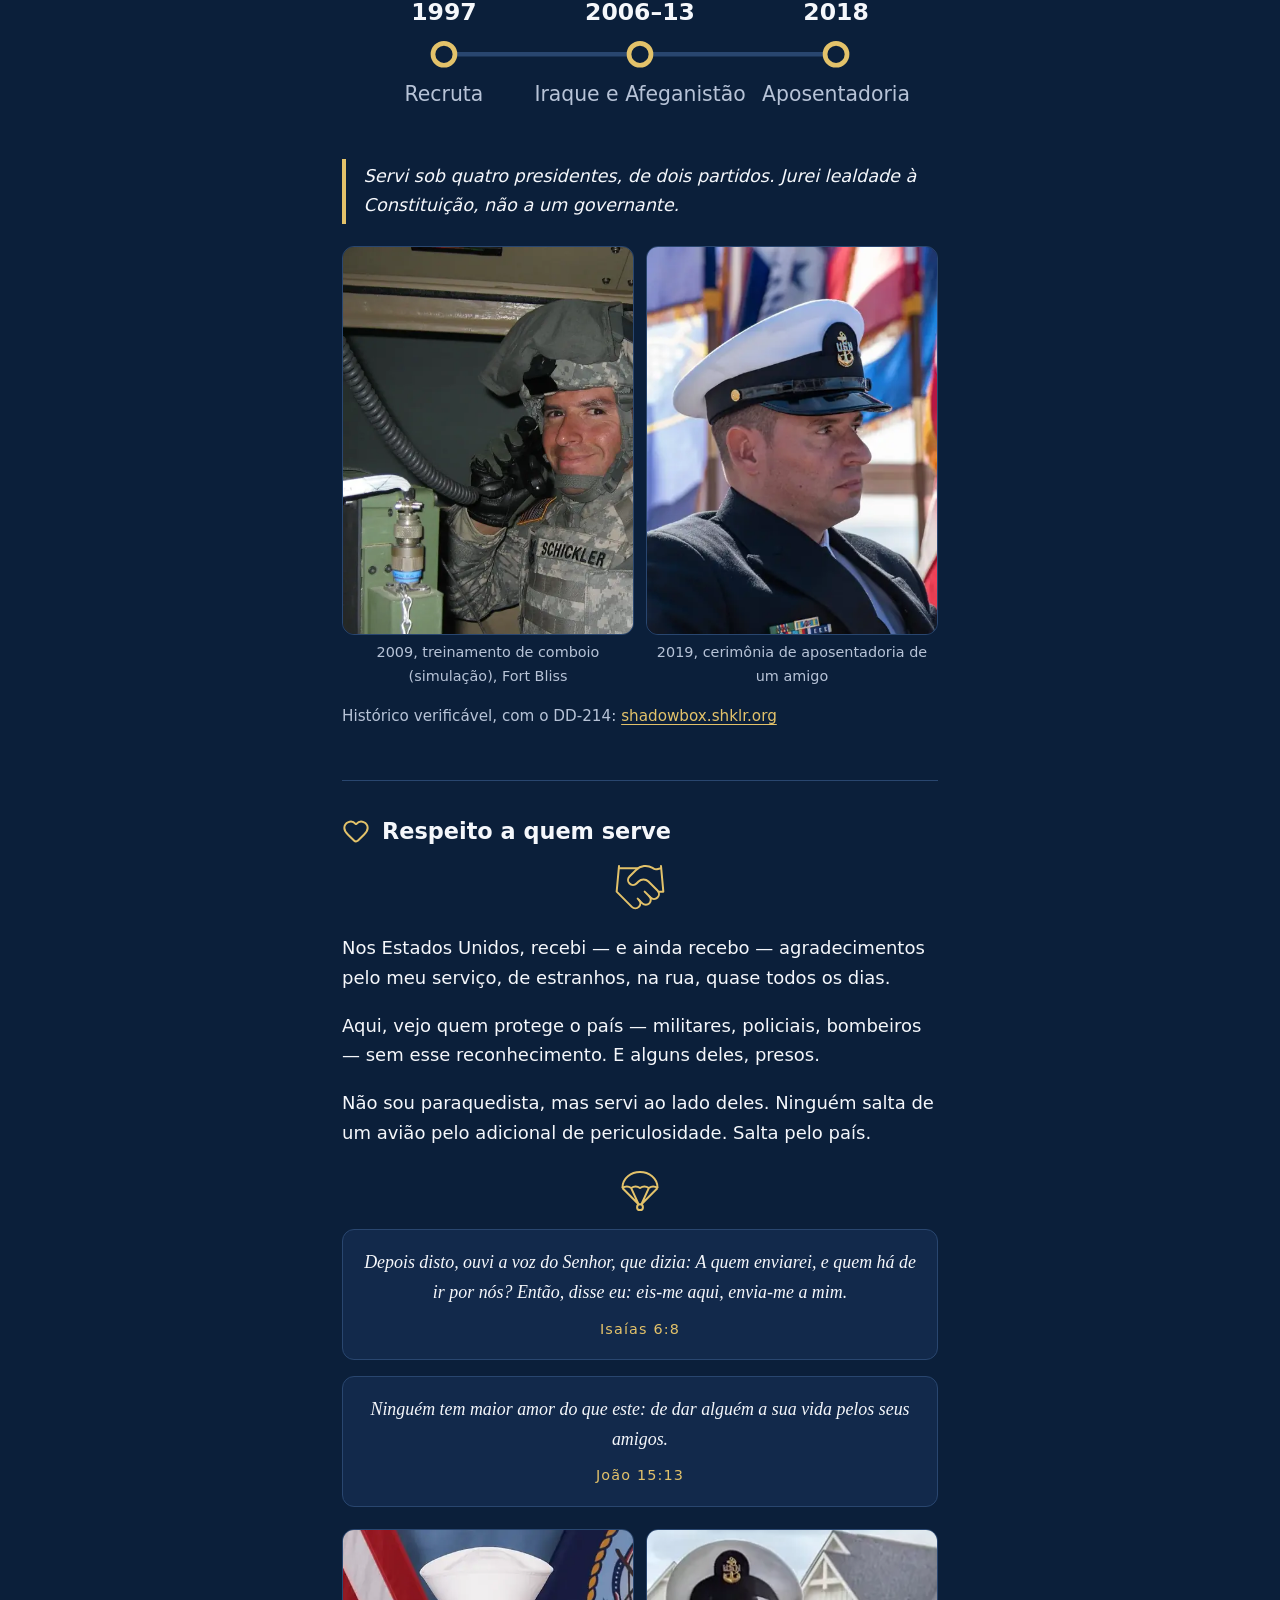
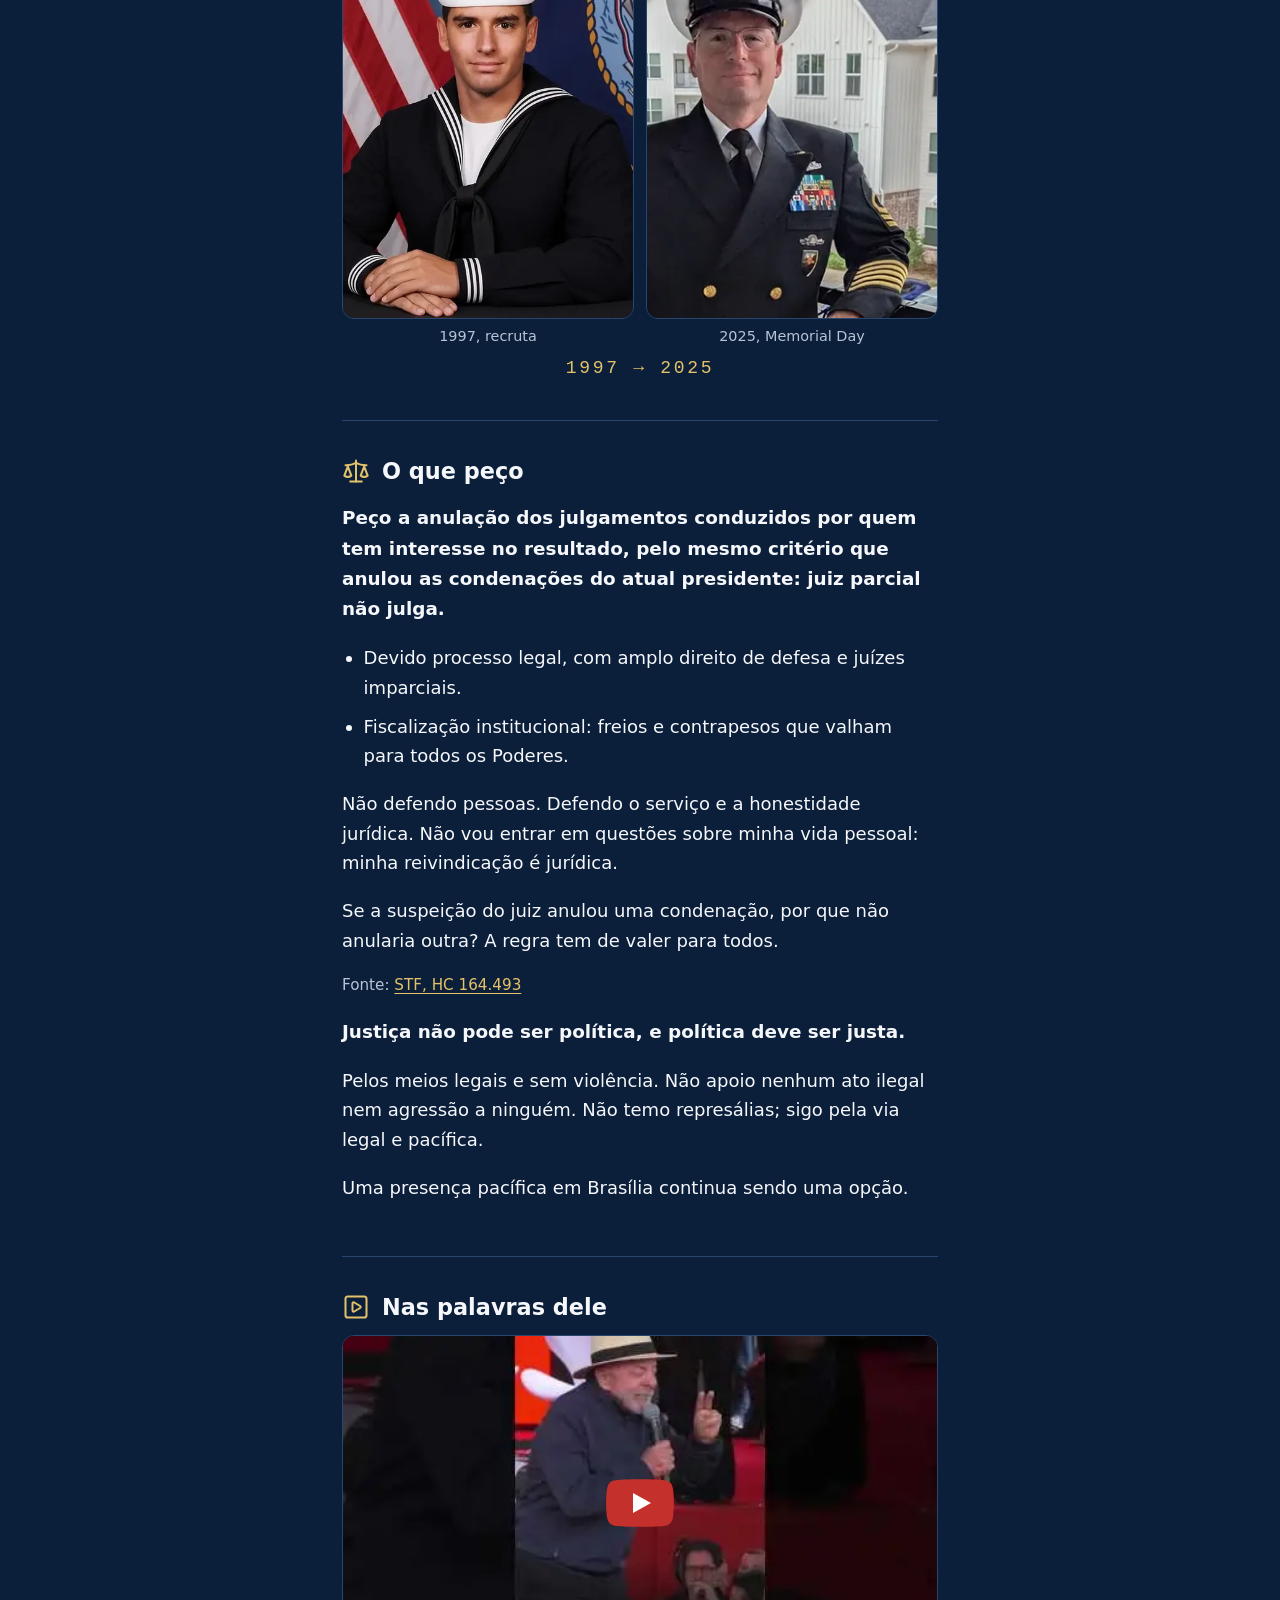
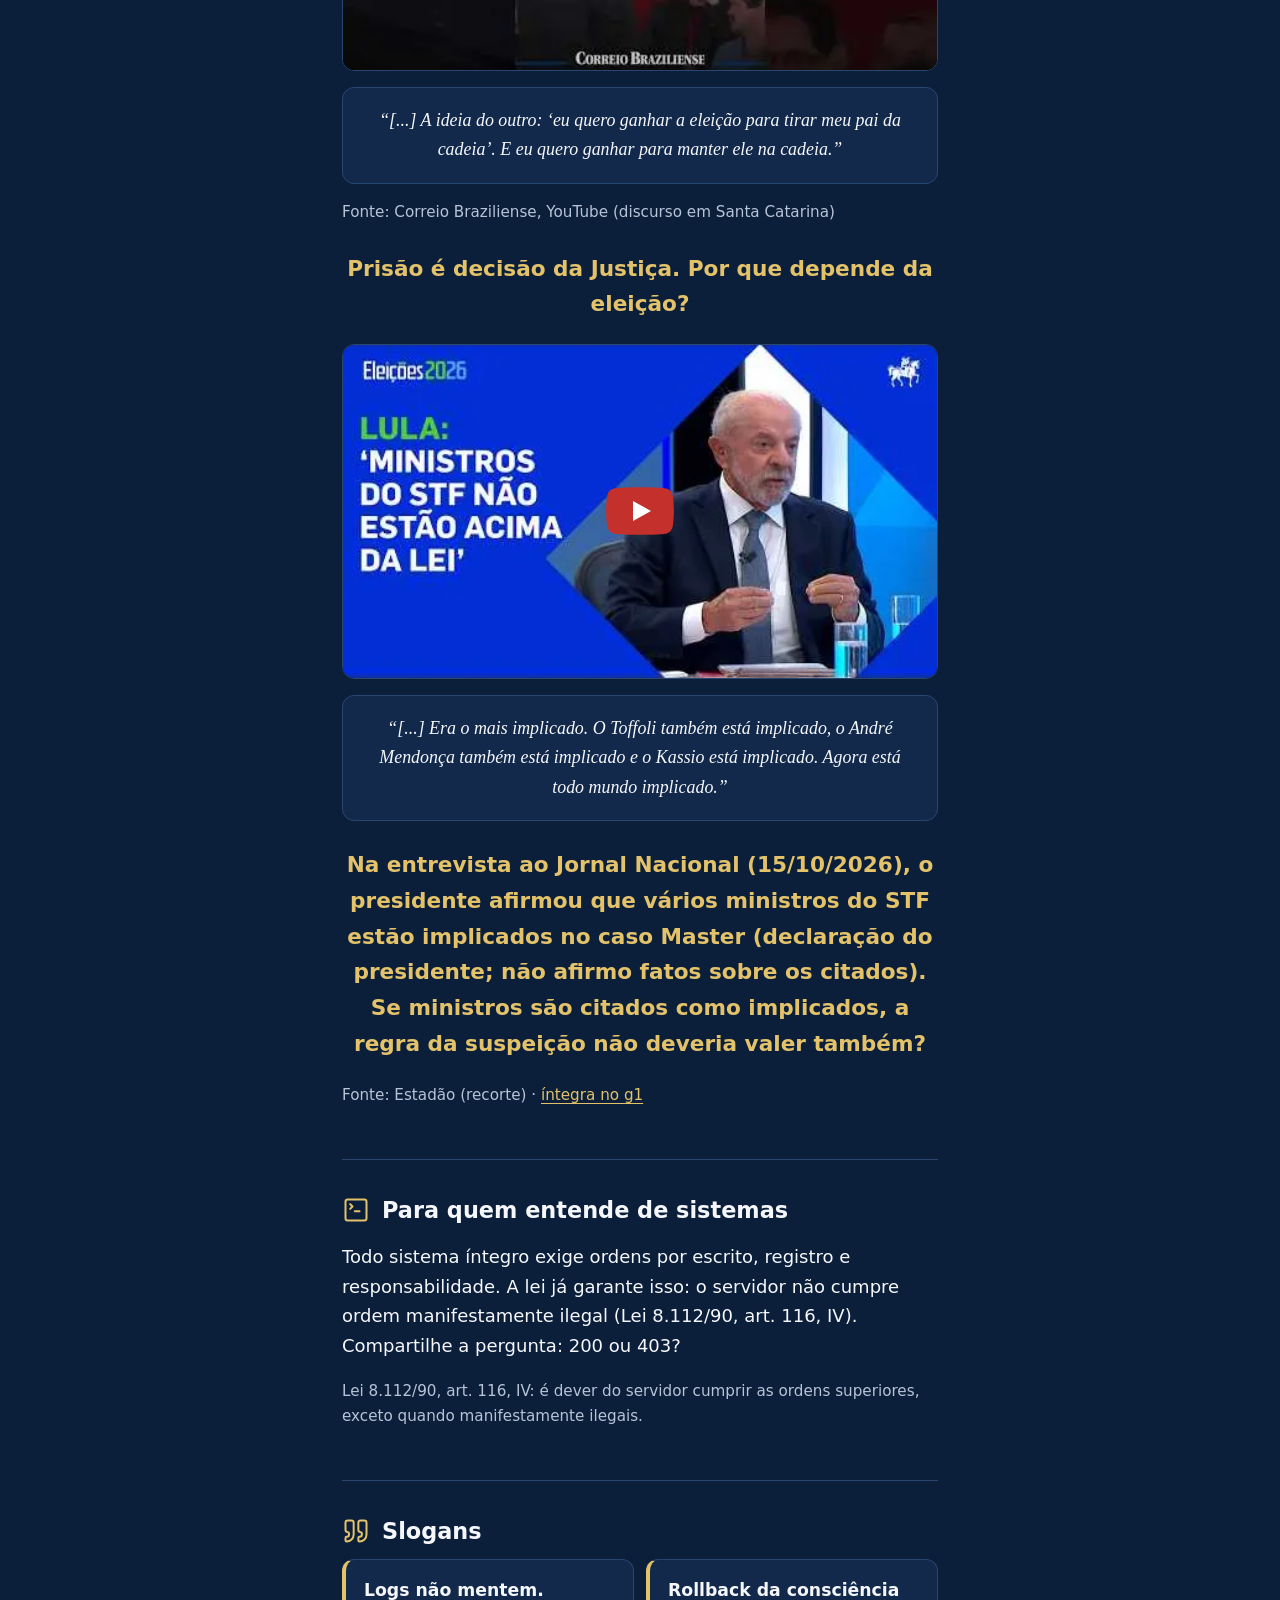
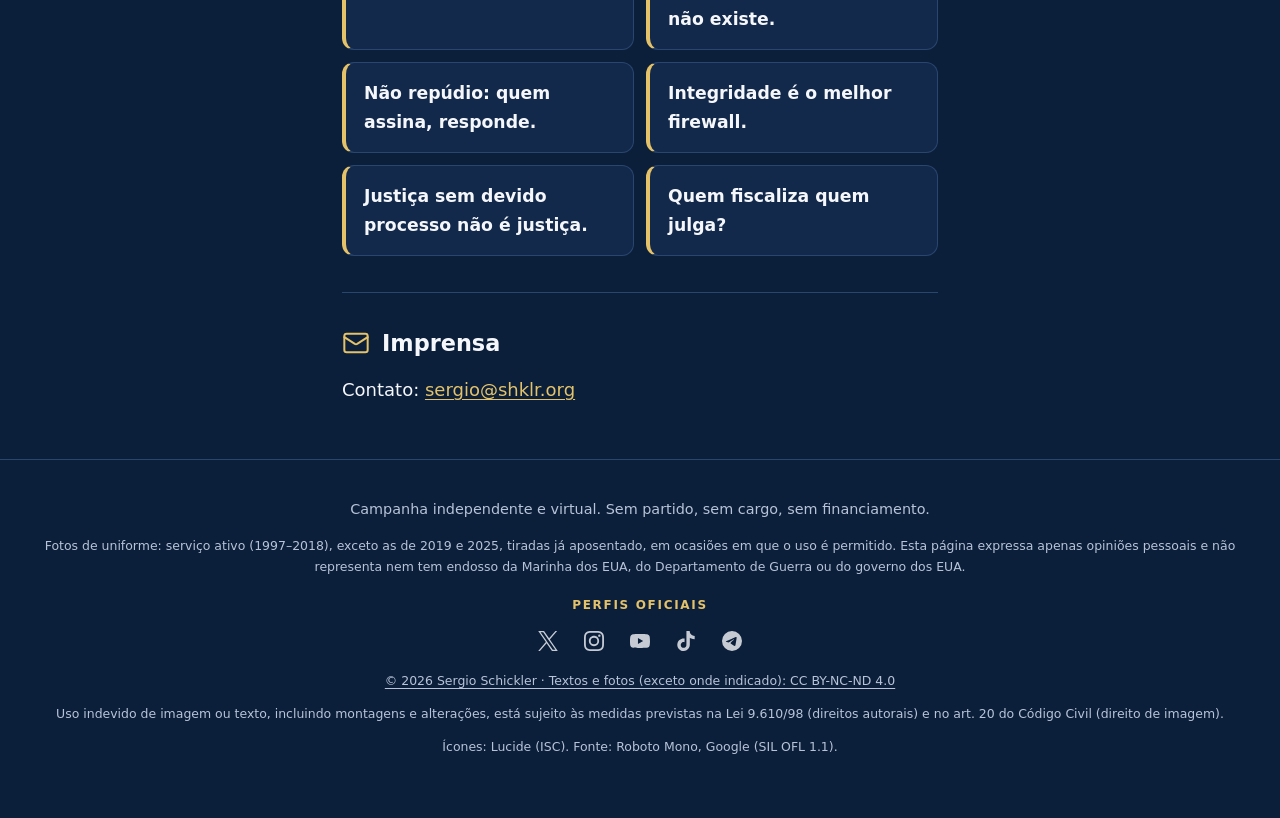
==== commit 3a10a5f8: "Apply the final SHKLR brand kit (gold single mode) - favicon.svg/.ico, apple-touch, icon-192/512 fro" ====
--- a/index.html
+++ b/index.html
@@ -3,7 +3,7 @@
 <head>
 <meta charset="utf-8">
 <meta name="viewport" content="width=device-width,initial-scale=1,viewport-fit=cover">
-<meta name="theme-color" content="#0b1f3a">
+<meta name="theme-color" content="#e3c26a">
 <title>Liberdade — 200 ou 403? Justiça ou política?</title>
 <meta name="description" content="A regra tem de valer para todos. Liberdade, devido processo e respeito a quem serve, pela via legal e sem violência.">
 <meta property="og:type" content="website">
@@ -13,28 +13,28 @@
 <meta property="og:url" content="https://liberdade.shklr.org/">
 <meta property="og:locale" content="pt_BR">
 <meta property="og:locale:alternate" content="en_US">
-<meta property="og:image" content="https://liberdade.shklr.org/og.jpg?v=3">
+<meta property="og:image" content="https://liberdade.shklr.org/og.jpg?v=4">
 <meta property="og:image:type" content="image/jpeg">
 <meta property="og:image:width" content="1200">
 <meta property="og:image:height" content="630">
-<meta property="og:image:alt" content="200 ou 403? Justiça ou política? A regra tem de valer para todos. Estátua A Justiça, em Brasília.">
+<meta property="og:image:alt" content="LIBERDADE: balança em azul-marinho sobre dourado. A regra tem de valer para todos.">
 <meta name="twitter:card" content="summary_large_image">
 <meta name="twitter:title" content="Liberdade — 200 ou 403? Justiça ou política?">
 <meta name="twitter:description" content="A regra tem de valer para todos. Liberdade, devido processo e respeito a quem serve, pela via legal e sem violência.">
-<meta name="twitter:image" content="https://liberdade.shklr.org/og.jpg?v=3">
-<meta name="twitter:image:alt" content="200 ou 403? Justiça ou política? A regra tem de valer para todos. Estátua A Justiça, em Brasília.">
+<meta name="twitter:image" content="https://liberdade.shklr.org/og.jpg?v=4">
+<meta name="twitter:image:alt" content="LIBERDADE: balança em azul-marinho sobre dourado. A regra tem de valer para todos.">
 <meta name="twitter:site" content="@sergioshklr">
 <meta name="twitter:creator" content="@sergioshklr">
 <link rel="icon" href="/favicon.svg" type="image/svg+xml">
 <link rel="icon" href="/favicon.ico" sizes="16x16 32x32 48x48">
 <link rel="apple-touch-icon" href="/apple-touch-icon.png">
 <link rel="manifest" href="/site.webmanifest">
-<link rel="preload" href="/fonts/roboto-mono-700.woff2" as="font" type="font/woff2" crossorigin>
+<link rel="preload" href="/fonts/SHKLRMonoNarrow[wght].woff2" as="font" type="font/woff2" crossorigin>
 <link rel="canonical" href="https://liberdade.shklr.org/">
 <script>if(!(window.matchMedia&&matchMedia('(prefers-reduced-motion: reduce)').matches))document.documentElement.classList.add('anim')</script>
 <style>
-@font-face{font-family:"Roboto Mono Site";src:url("/fonts/roboto-mono-700.woff2") format("woff2");font-weight:700;font-style:normal;font-display:swap}
-:root{--mono:"Roboto Mono Site","Roboto Mono",ui-monospace,Menlo,Consolas,monospace}
+@font-face{font-family:"SHKLR Mono Narrow";src:url("/fonts/SHKLRMonoNarrow[wght].woff2") format("woff2");font-weight:200 800;font-style:normal;font-display:swap}
+:root{--mono:"SHKLR Mono Narrow","Monaspace Neon",ui-monospace,Menlo,Consolas,monospace}
 :root{--navy:#0b1f3a;--navy2:#12294b;--line:#29466f;--txt:#f5f7fb;--mut:#b7c3d7;--gold:#e3c26a;--ok:#5fd39a;--no:#ff8a7a}
 *{box-sizing:border-box}html{-webkit-text-size-adjust:100%}
 body{margin:0;background:var(--navy);color:var(--txt);font:18px/1.65 system-ui,-apple-system,"Segoe UI",Roboto,Arial,sans-serif}
@@ -93,7 +93,7 @@
 .hand{display:block;width:56px;height:56px;margin:4px auto 14px;stroke:var(--gold);stroke-width:2}
 .chute{display:block;width:44px;margin:22px auto 4px;fill:none;stroke:var(--gold);stroke-width:2;stroke-linejoin:round}
 .verse{margin:16px 0;padding:18px 20px;background:var(--navy2);border:1px solid var(--line);border-radius:12px;text-align:center}
-.verse p{margin:0;font-family:Georgia,"Times New Roman",serif;font-style:italic;font-size:1.12rem}
+.verse p{margin:0;font-family:ui-serif,Georgia,Cambria,"Times New Roman",serif;font-style:italic;font-size:1.12rem}
 .verse cite{display:block;margin-top:10px;color:var(--gold);font-style:normal;font-size:.9rem;letter-spacing:.08em}
 .yt{position:relative;aspect-ratio:16/9;border-radius:12px;overflow:hidden;border:1px solid var(--line);background:#000}
 .yt iframe,.ytb{position:absolute;inset:0;width:100%;height:100%;border:0}
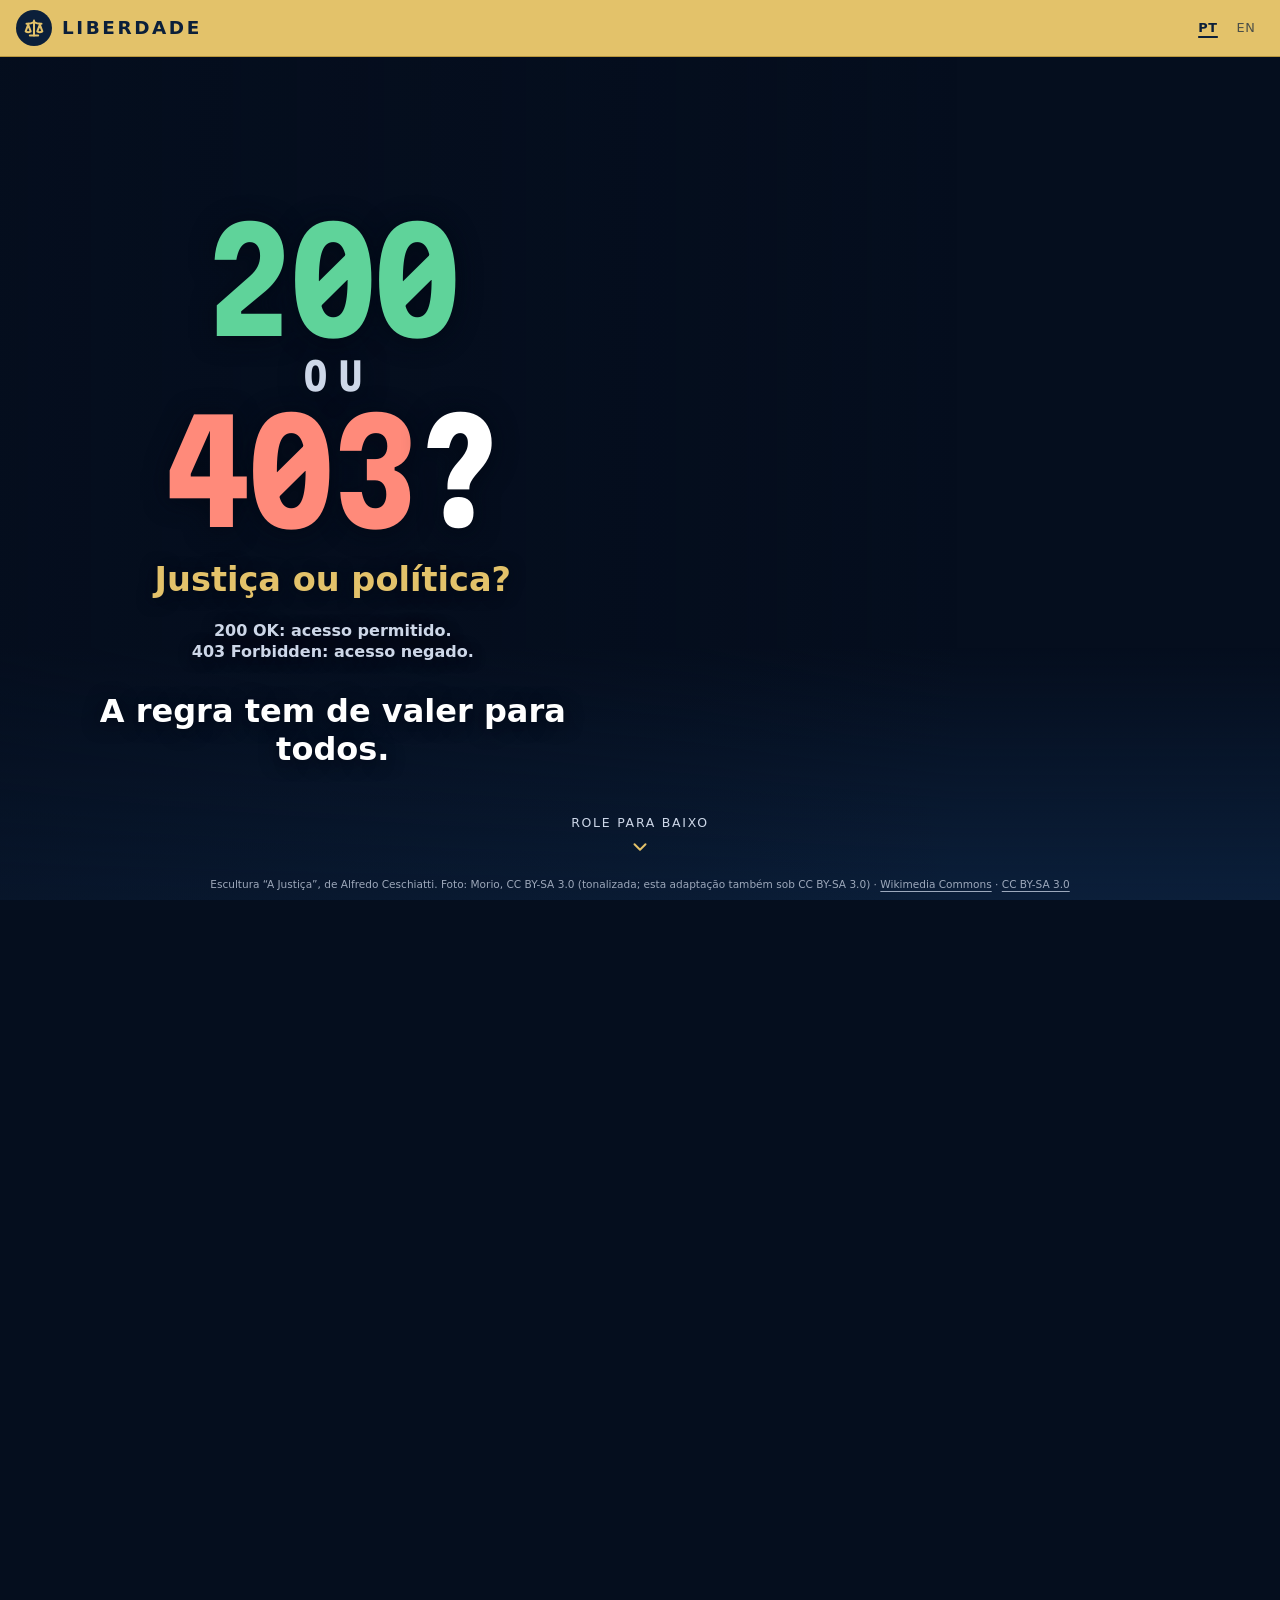
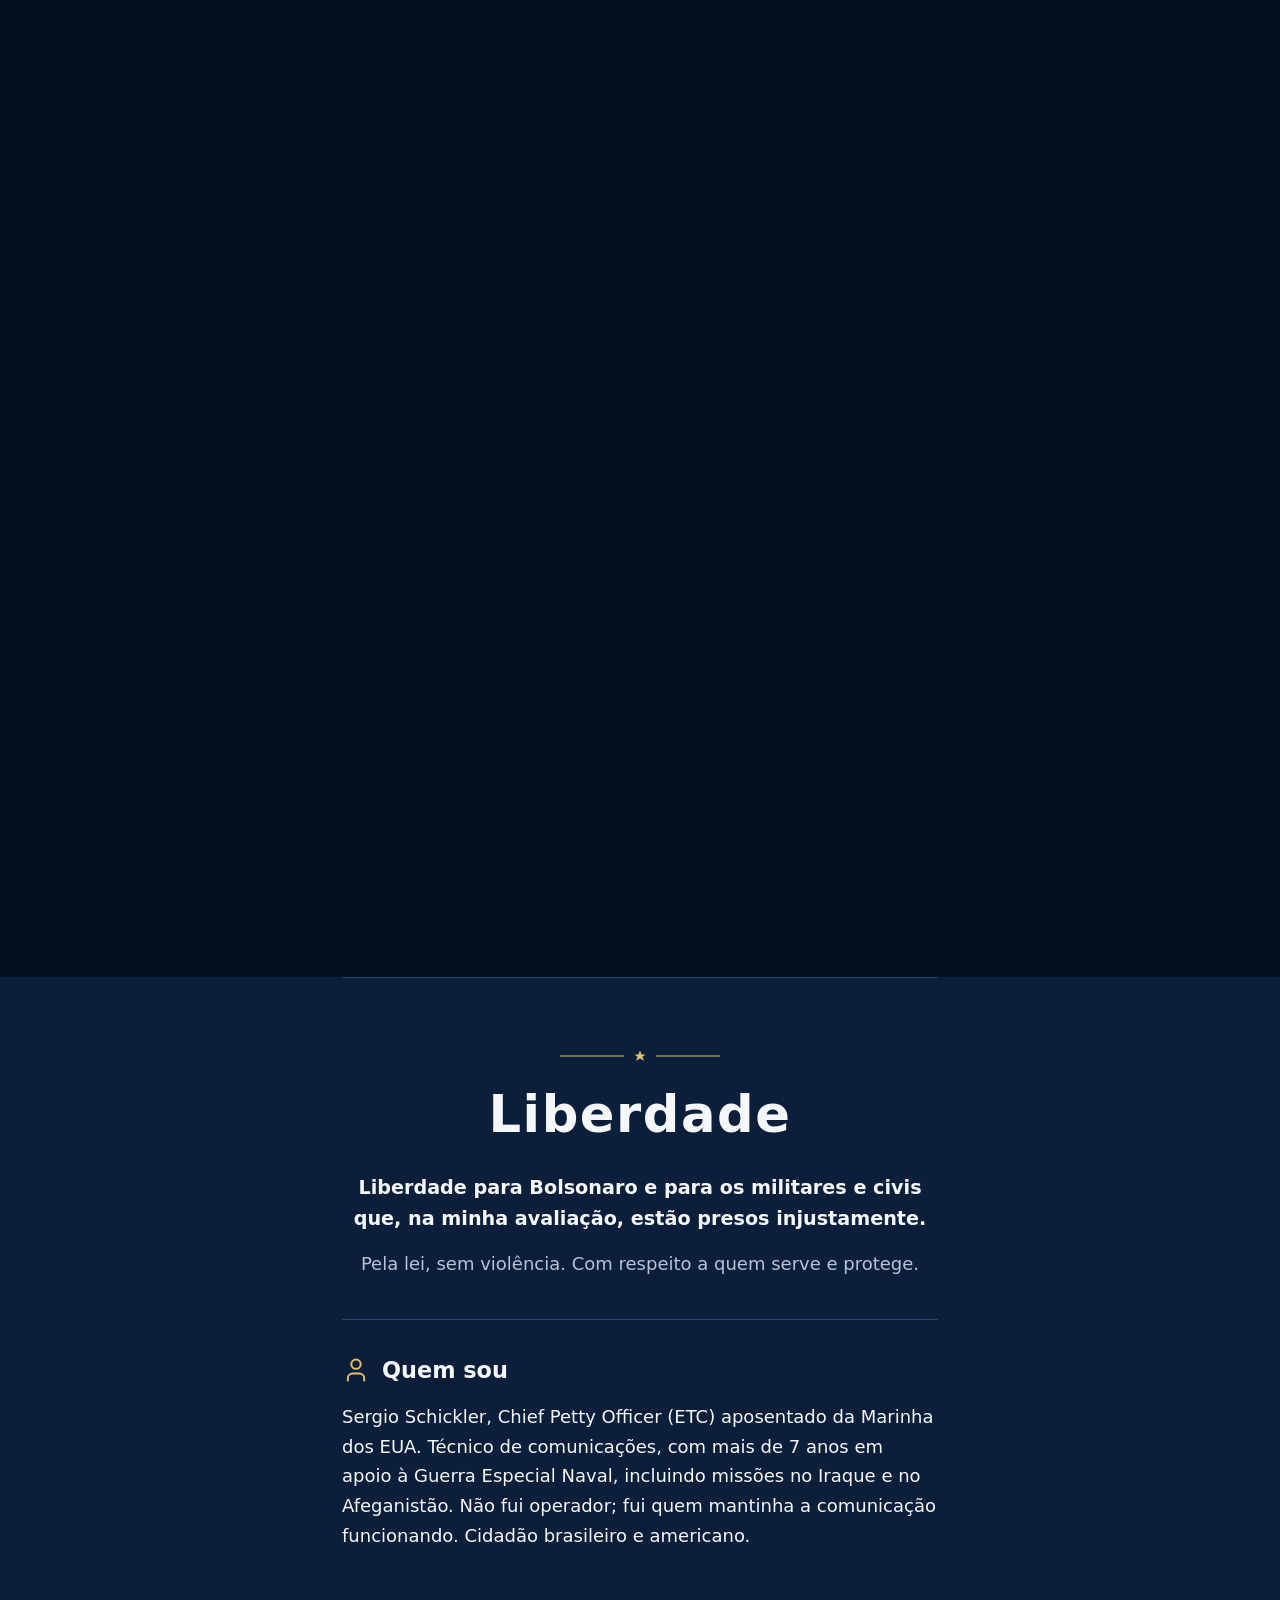
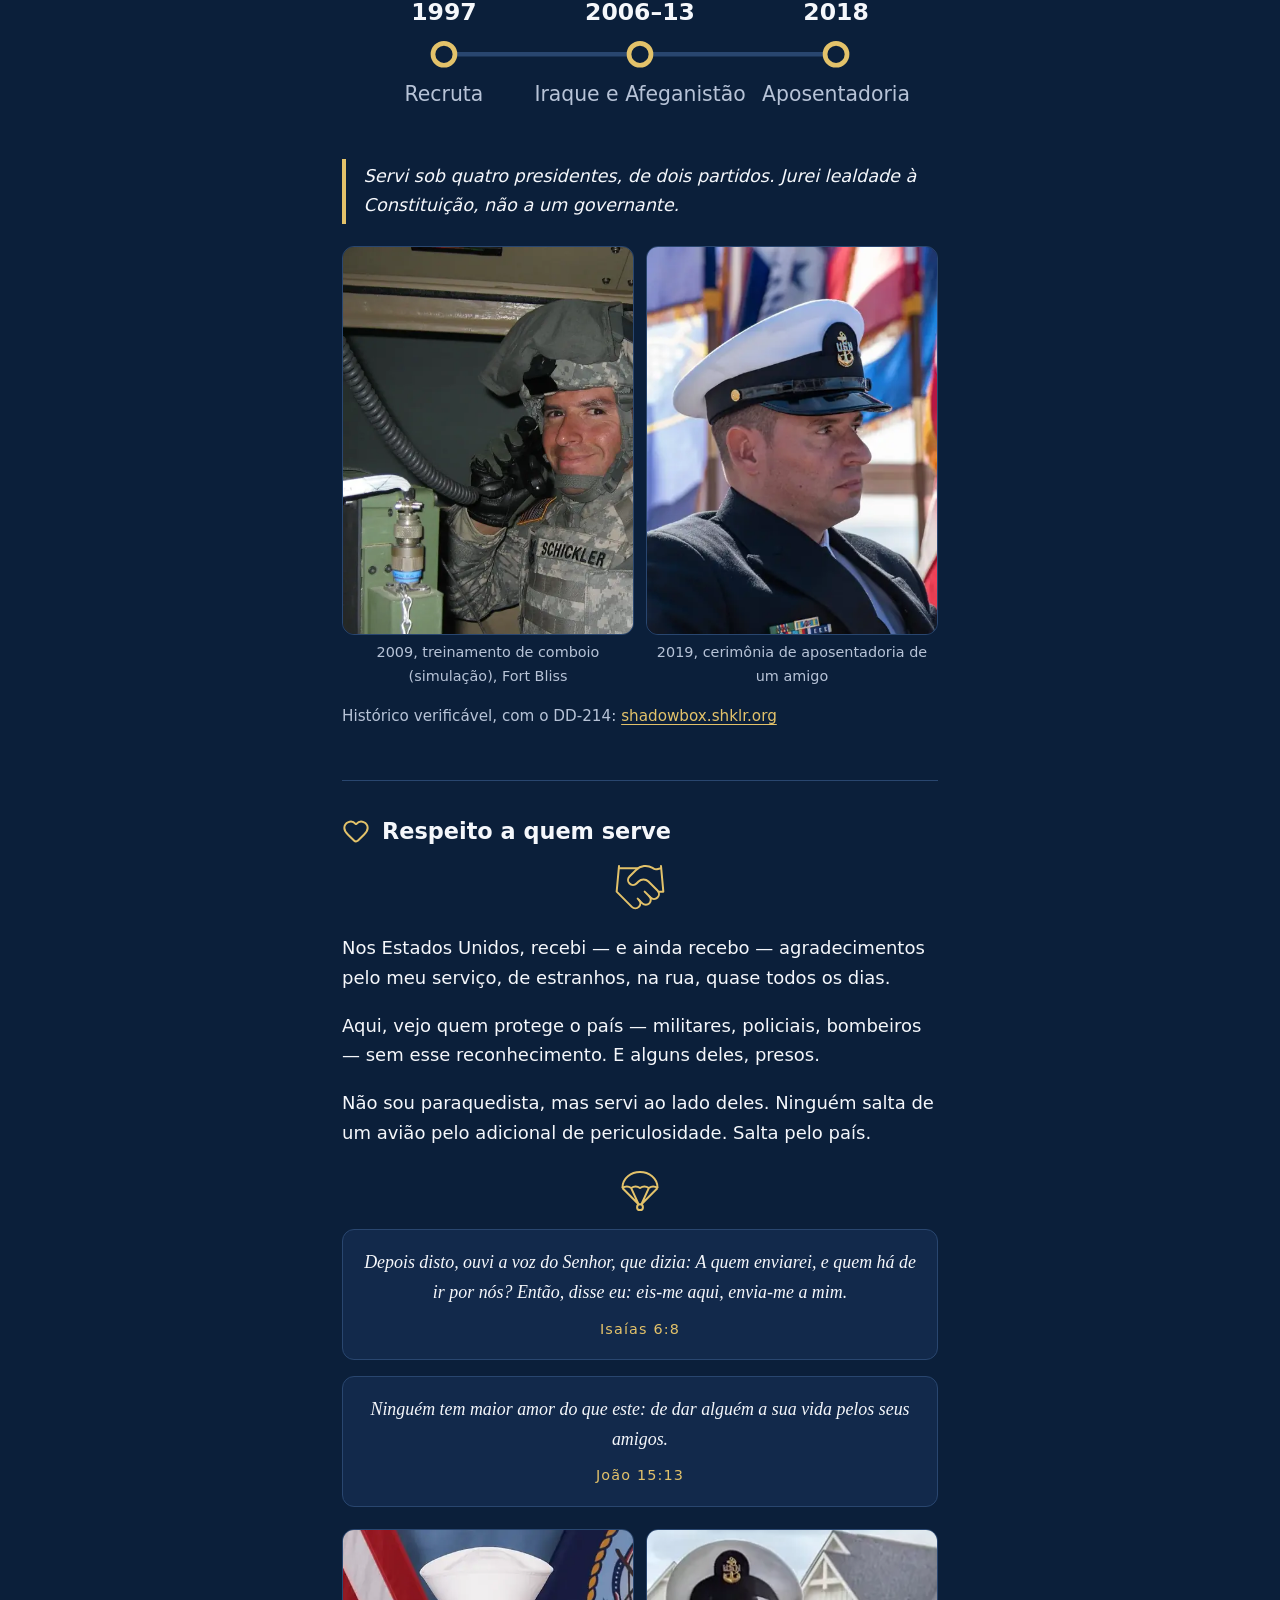
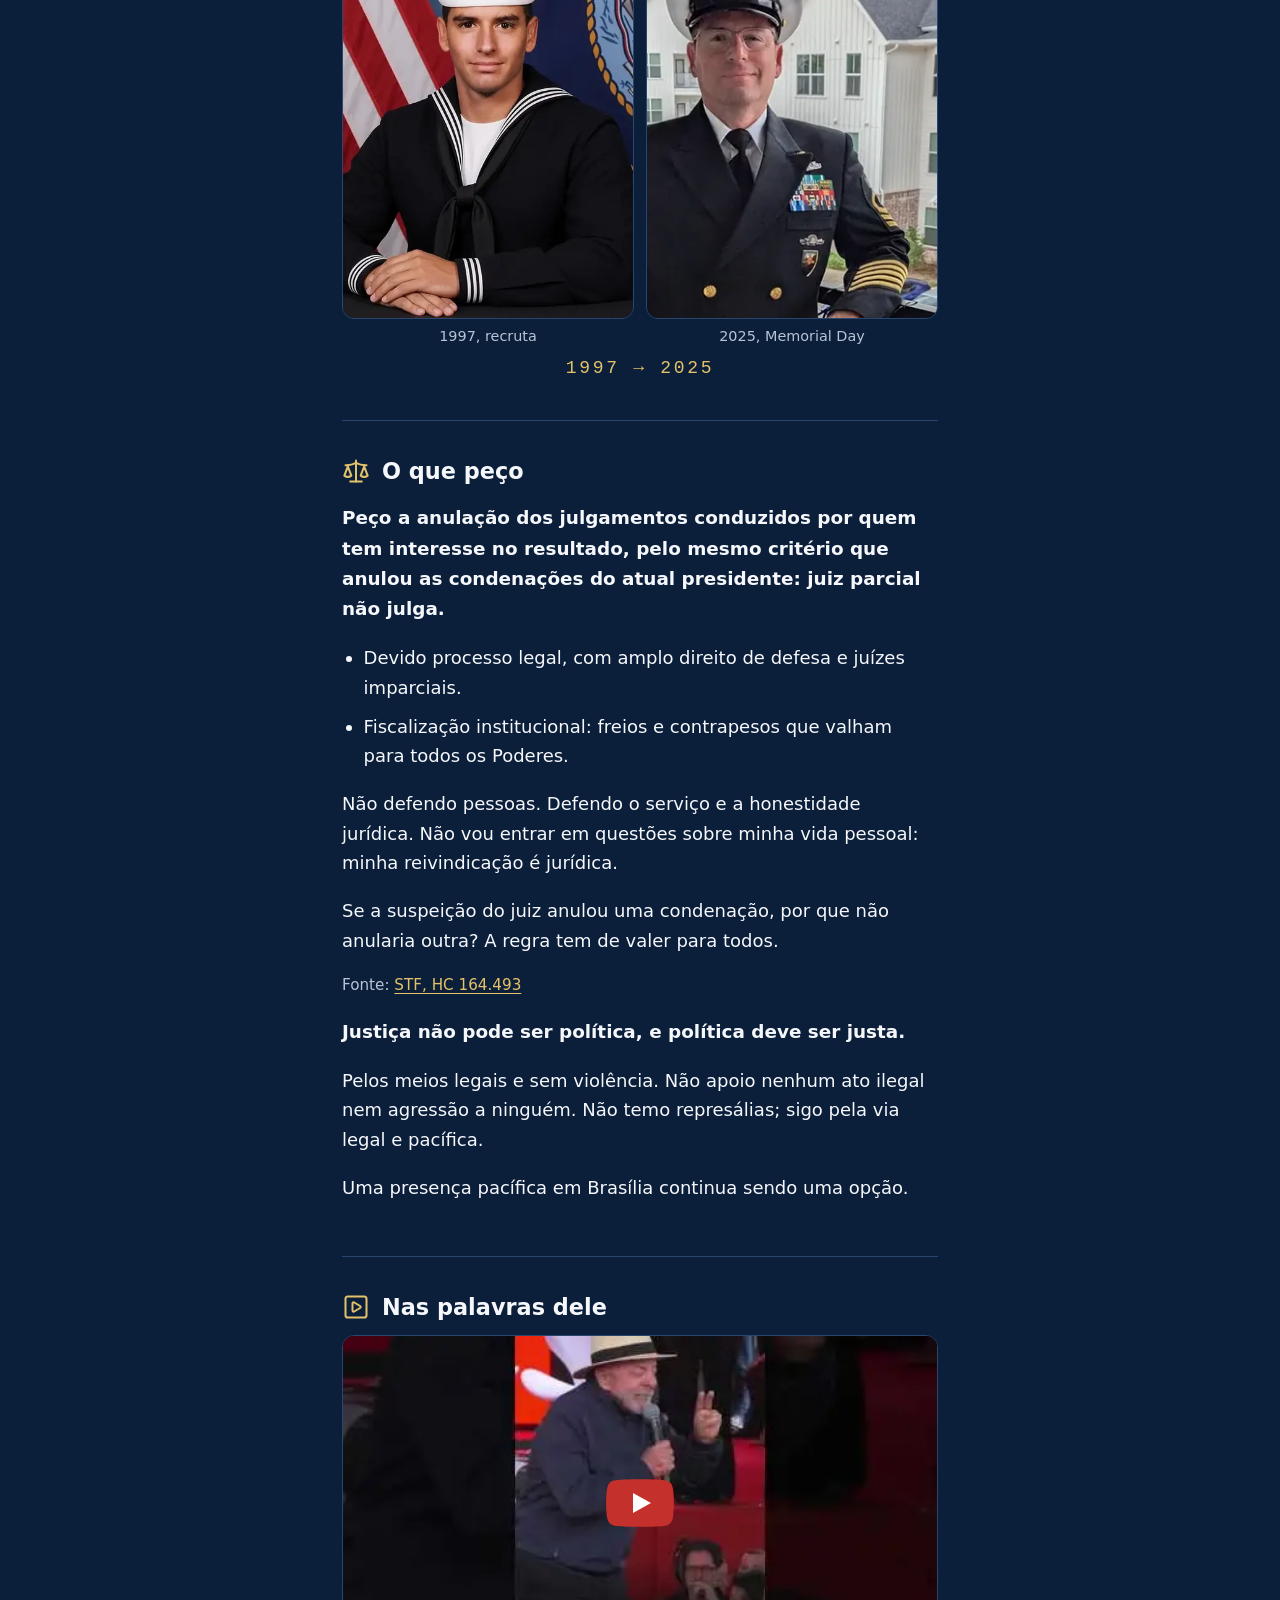
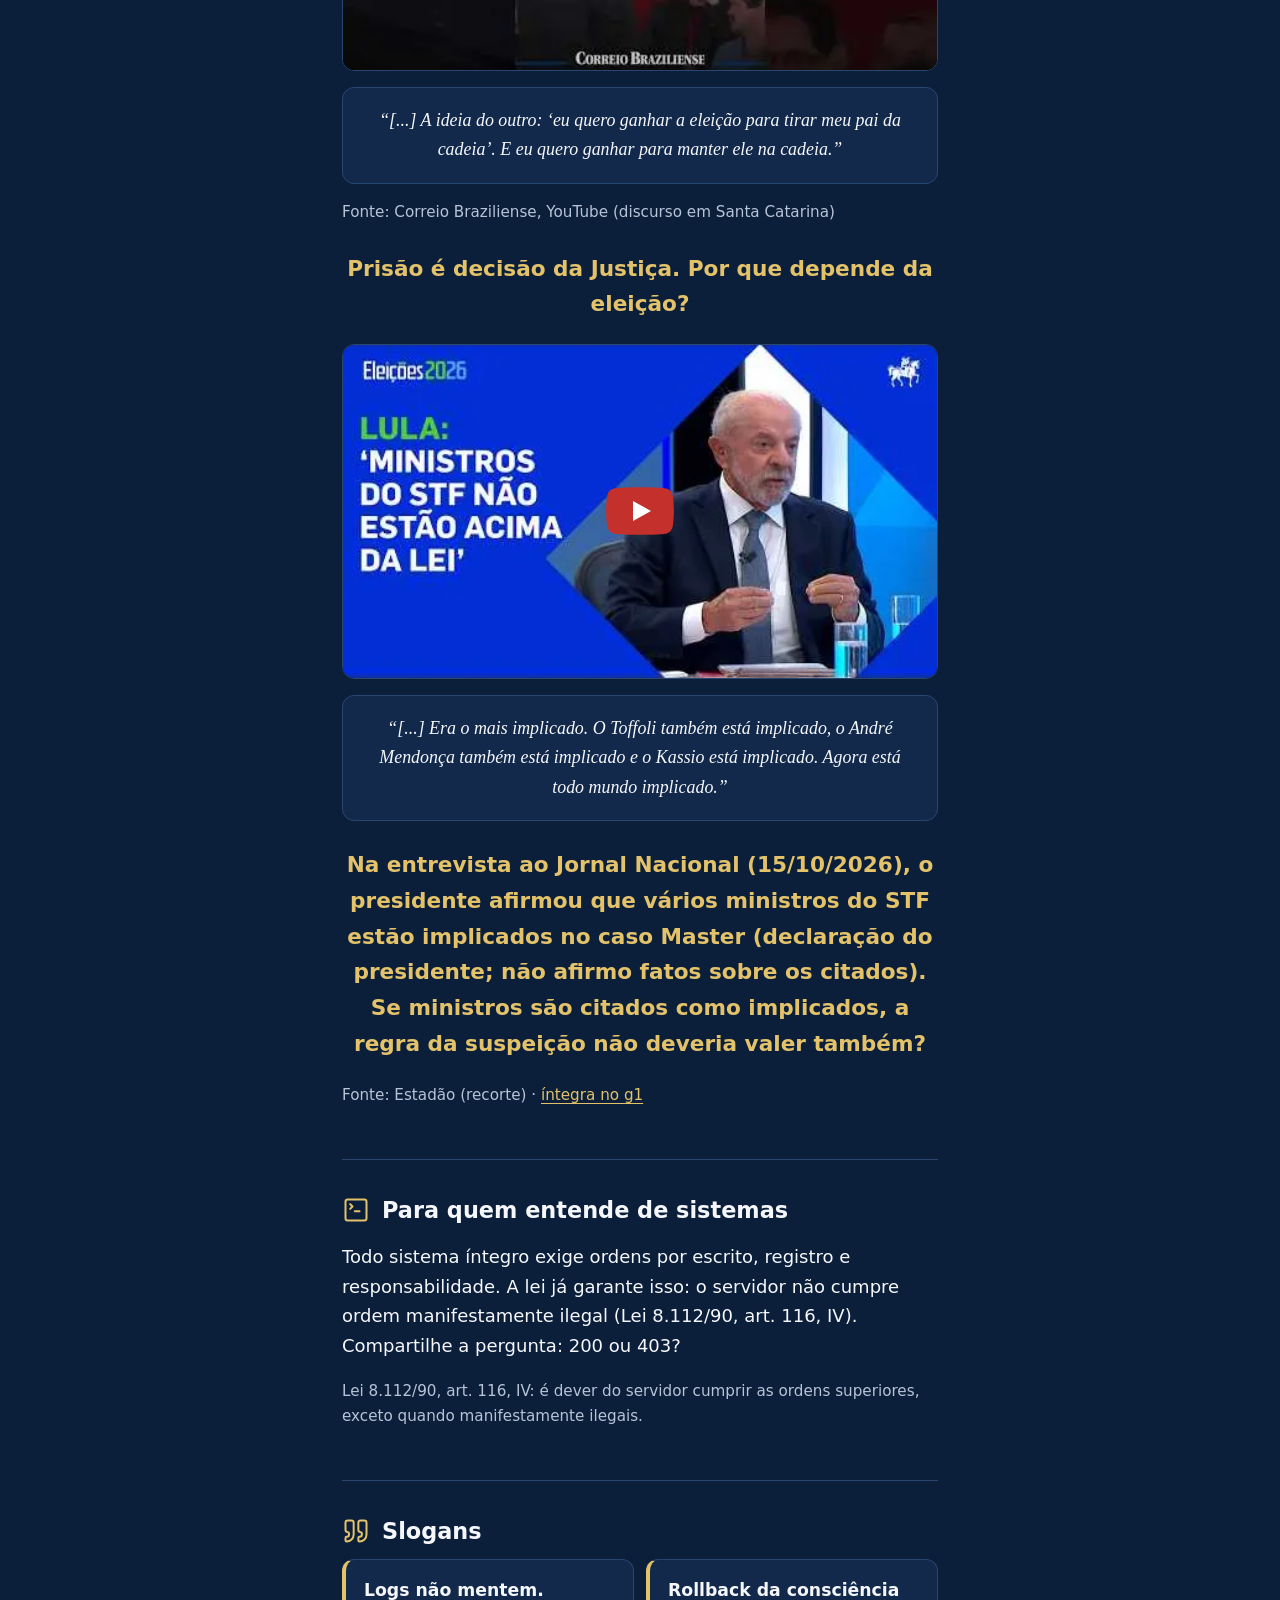
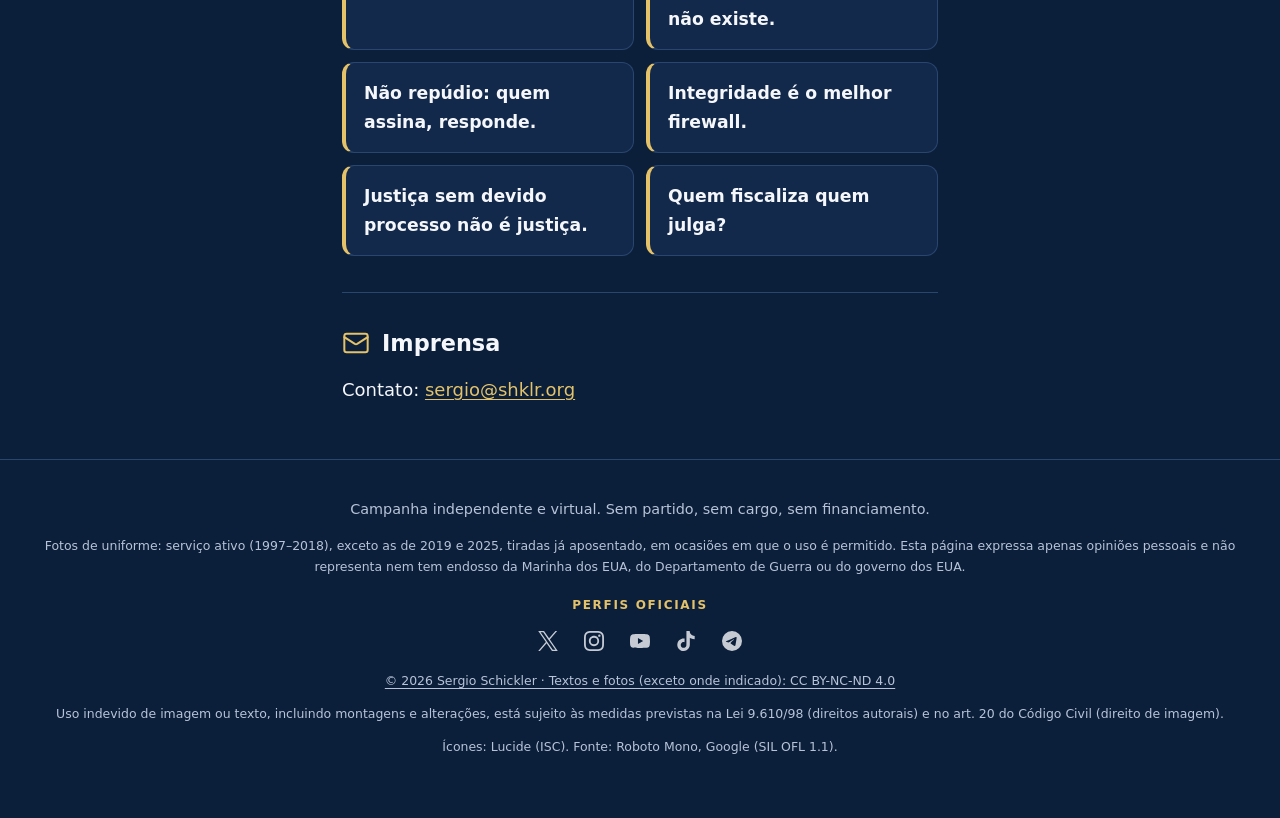
==== commit a6307aa5: "Brand kit rev 4: Chief icon revision + brand/UI font split - Icons: stroke 2 (FILMS/REMOTE 1.5), gre" ====
--- a/index.html
+++ b/index.html
@@ -7,13 +7,13 @@
 <title>Liberdade — 200 ou 403? Justiça ou política?</title>
 <meta name="description" content="A regra tem de valer para todos. Liberdade, devido processo e respeito a quem serve, pela via legal e sem violência.">
 <meta property="og:type" content="website">
-<meta property="og:site_name" content="Liberdade">
+<meta property="og:site_name" content="LIBERDADE">
 <meta property="og:title" content="Liberdade — 200 ou 403? Justiça ou política?">
 <meta property="og:description" content="A regra tem de valer para todos. Liberdade, devido processo e respeito a quem serve, pela via legal e sem violência.">
 <meta property="og:url" content="https://liberdade.shklr.org/">
 <meta property="og:locale" content="pt_BR">
 <meta property="og:locale:alternate" content="en_US">
-<meta property="og:image" content="https://liberdade.shklr.org/og.jpg?v=4">
+<meta property="og:image" content="https://liberdade.shklr.org/og.jpg?v=6">
 <meta property="og:image:type" content="image/jpeg">
 <meta property="og:image:width" content="1200">
 <meta property="og:image:height" content="630">
@@ -21,20 +21,28 @@
 <meta name="twitter:card" content="summary_large_image">
 <meta name="twitter:title" content="Liberdade — 200 ou 403? Justiça ou política?">
 <meta name="twitter:description" content="A regra tem de valer para todos. Liberdade, devido processo e respeito a quem serve, pela via legal e sem violência.">
-<meta name="twitter:image" content="https://liberdade.shklr.org/og.jpg?v=4">
+<meta name="twitter:image" content="https://liberdade.shklr.org/x-card.png">
 <meta name="twitter:image:alt" content="LIBERDADE: balança em azul-marinho sobre dourado. A regra tem de valer para todos.">
 <meta name="twitter:site" content="@sergioshklr">
 <meta name="twitter:creator" content="@sergioshklr">
 <link rel="icon" href="/favicon.svg" type="image/svg+xml">
 <link rel="icon" href="/favicon.ico" sizes="16x16 32x32 48x48">
-<link rel="apple-touch-icon" href="/apple-touch-icon.png">
+<link rel="apple-touch-icon" href="/apple-touch-icon.png" sizes="180x180">
+<link rel="apple-touch-startup-image" href="/splash/splash-iphone-se-750x1334.png" media="(device-width: 375px) and (device-height: 667px) and (-webkit-device-pixel-ratio: 2) and (orientation: portrait)">
+<link rel="apple-touch-startup-image" href="/splash/splash-iphone-13-14-1170x2532.png" media="(device-width: 390px) and (device-height: 844px) and (-webkit-device-pixel-ratio: 3) and (orientation: portrait)">
+<link rel="apple-touch-startup-image" href="/splash/splash-iphone-15-16-1179x2556.png" media="(device-width: 393px) and (device-height: 852px) and (-webkit-device-pixel-ratio: 3) and (orientation: portrait)">
+<link rel="apple-touch-startup-image" href="/splash/splash-iphone-16-pro-max-1320x2868.png" media="(device-width: 440px) and (device-height: 956px) and (-webkit-device-pixel-ratio: 3) and (orientation: portrait)">
+<link rel="apple-touch-startup-image" href="/splash/splash-ipad-air-11-1640x2360.png" media="(device-width: 820px) and (device-height: 1180px) and (-webkit-device-pixel-ratio: 2) and (orientation: portrait)">
+<meta name="apple-mobile-web-app-title" content="LIBERDADE">
+<meta name="apple-mobile-web-app-capable" content="yes">
+<meta name="mobile-web-app-capable" content="yes">
 <link rel="manifest" href="/site.webmanifest">
-<link rel="preload" href="/fonts/SHKLRMonoNarrow[wght].woff2" as="font" type="font/woff2" crossorigin>
+<link rel="preload" href="/fonts/MartianMono-Condensed[wght].woff2" as="font" type="font/woff2" crossorigin>
 <link rel="canonical" href="https://liberdade.shklr.org/">
 <script>if(!(window.matchMedia&&matchMedia('(prefers-reduced-motion: reduce)').matches))document.documentElement.classList.add('anim')</script>
 <style>
-@font-face{font-family:"SHKLR Mono Narrow";src:url("/fonts/SHKLRMonoNarrow[wght].woff2") format("woff2");font-weight:200 800;font-style:normal;font-display:swap}
-:root{--mono:"SHKLR Mono Narrow","Monaspace Neon",ui-monospace,Menlo,Consolas,monospace}
+@font-face{font-family:"Martian Mono";src:url("/fonts/MartianMono-Condensed[wght].woff2") format("woff2");font-weight:100 800;font-style:normal;font-display:swap;}
+:root{--font-brand:"Martian Mono",ui-monospace,monospace;--font-ui:system-ui,-apple-system,"Segoe UI",Roboto,"Helvetica Neue",Arial,sans-serif;--mono:var(--font-brand)}
 :root{--navy:#0b1f3a;--navy2:#12294b;--line:#29466f;--txt:#f5f7fb;--mut:#b7c3d7;--gold:#e3c26a;--ok:#5fd39a;--no:#ff8a7a}
 *{box-sizing:border-box}html{-webkit-text-size-adjust:100%}
 body{margin:0;background:var(--navy);color:var(--txt);font:18px/1.65 system-ui,-apple-system,"Segoe UI",Roboto,Arial,sans-serif}
@@ -124,10 +132,10 @@
 .intro .no{color:var(--no);font-size:clamp(4.5rem,28vw,9rem)}
 .intro .q{color:#fff}
 .intro .rule{margin:1.2em auto 0;max-width:22ch;font-size:clamp(1.3rem,5.6vw,2rem);font-weight:800;line-height:1.2;color:#fff;text-shadow:0 2px 18px rgba(2,8,20,.9)}
-.intro .legend{margin:1.1em auto 0;max-width:34ch;font-family:var(--mono);font-weight:700;color:#cdd7e8;text-shadow:0 2px 14px rgba(2,8,20,.95)}
+.intro .legend{margin:1.1em auto 0;max-width:34ch;font-family:var(--font-ui);font-weight:700;color:#cdd7e8;text-shadow:0 2px 14px rgba(2,8,20,.95)}
 .intro .legend p{margin:0}
 .intro .lg1{font-size:clamp(.8rem,3.3vw,1rem);line-height:1.35}
-.intro .jp{margin:.7em auto 0;font-family:var(--mono);font-weight:700;font-size:clamp(1.25rem,6.2vw,2.1rem);line-height:1.15;color:var(--gold,#e8c35a);text-shadow:0 2px 16px rgba(2,8,20,.95)}
+.intro .jp{margin:.7em auto 0;font-family:var(--font-ui);font-weight:700;font-size:clamp(1.25rem,6.2vw,2.1rem);line-height:1.15;color:var(--gold,#e8c35a);text-shadow:0 2px 16px rgba(2,8,20,.95)}
 .intro .rule{margin-top:.9em!important}
 .intro .s{display:block}
 .anim .intro .s:not(.s1){opacity:0;transform:translate3d(0,22px,0);transition:opacity .6s ease,transform .6s ease}
